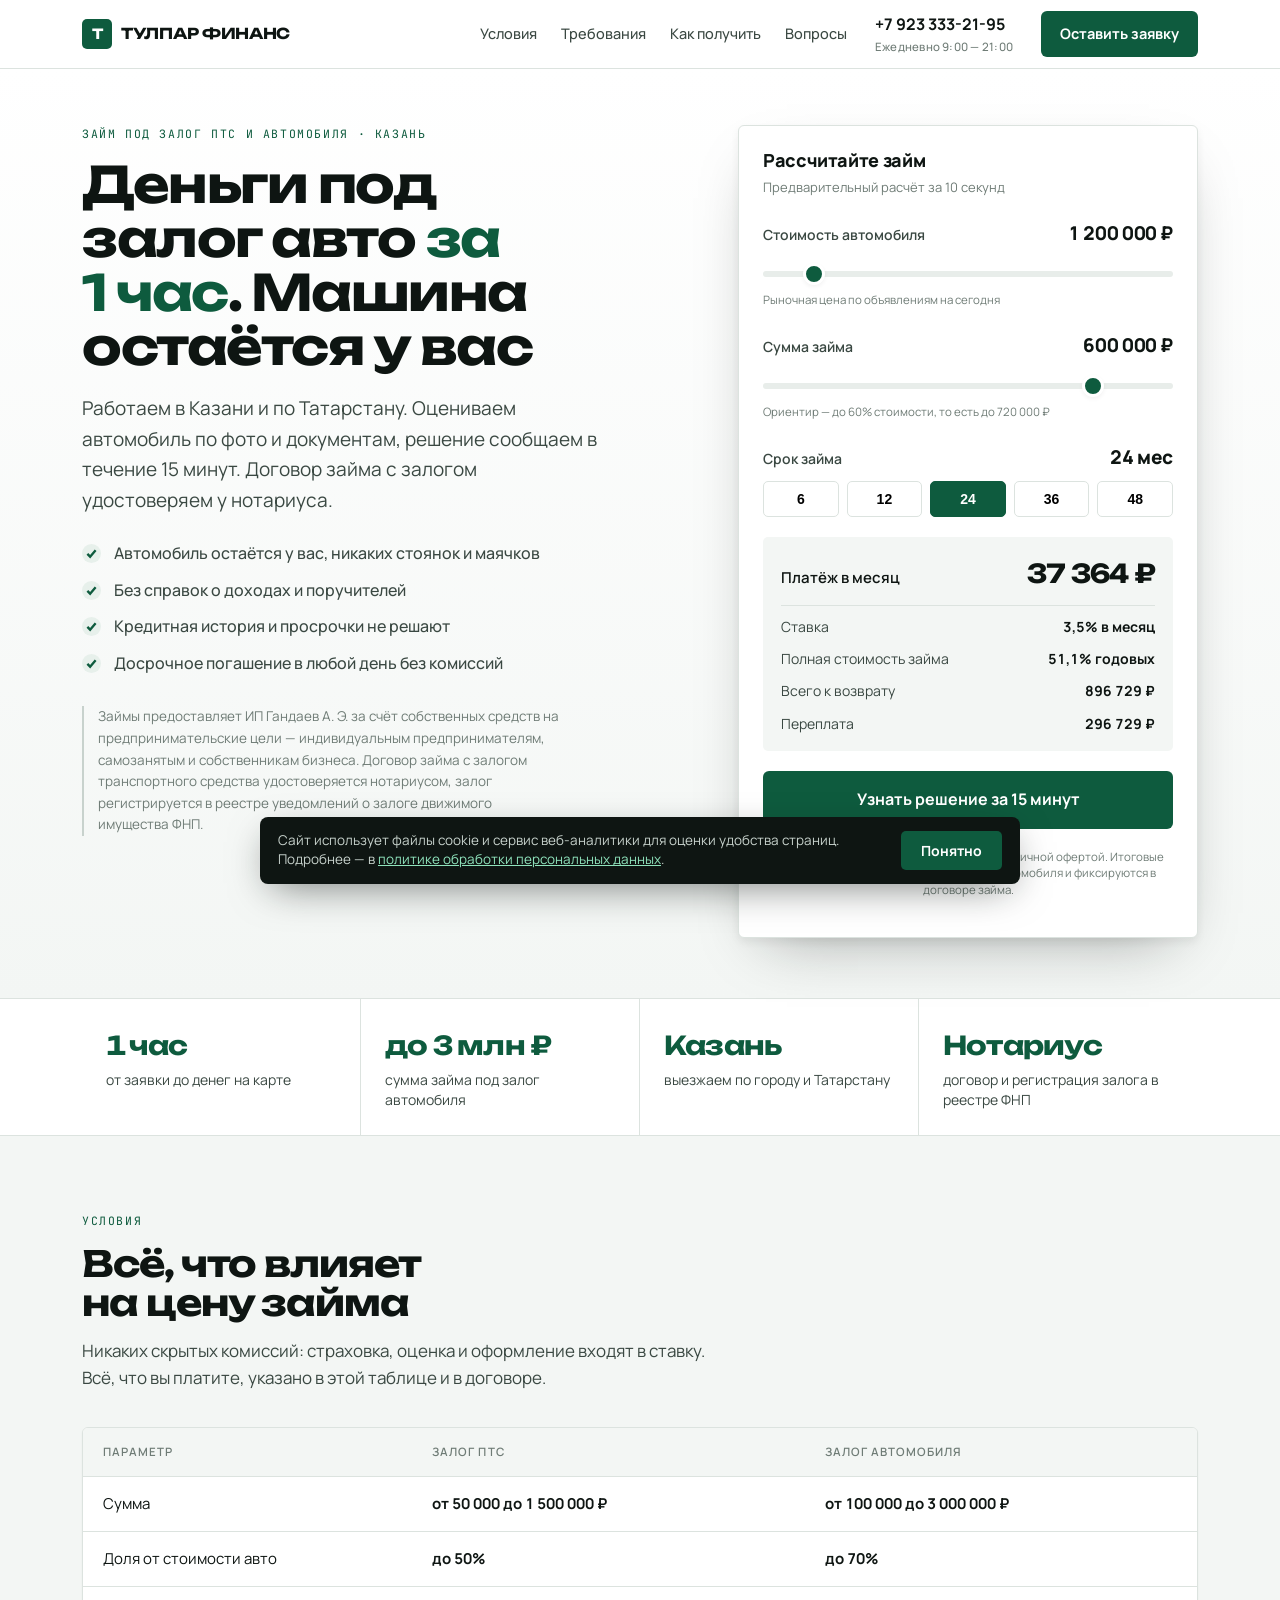
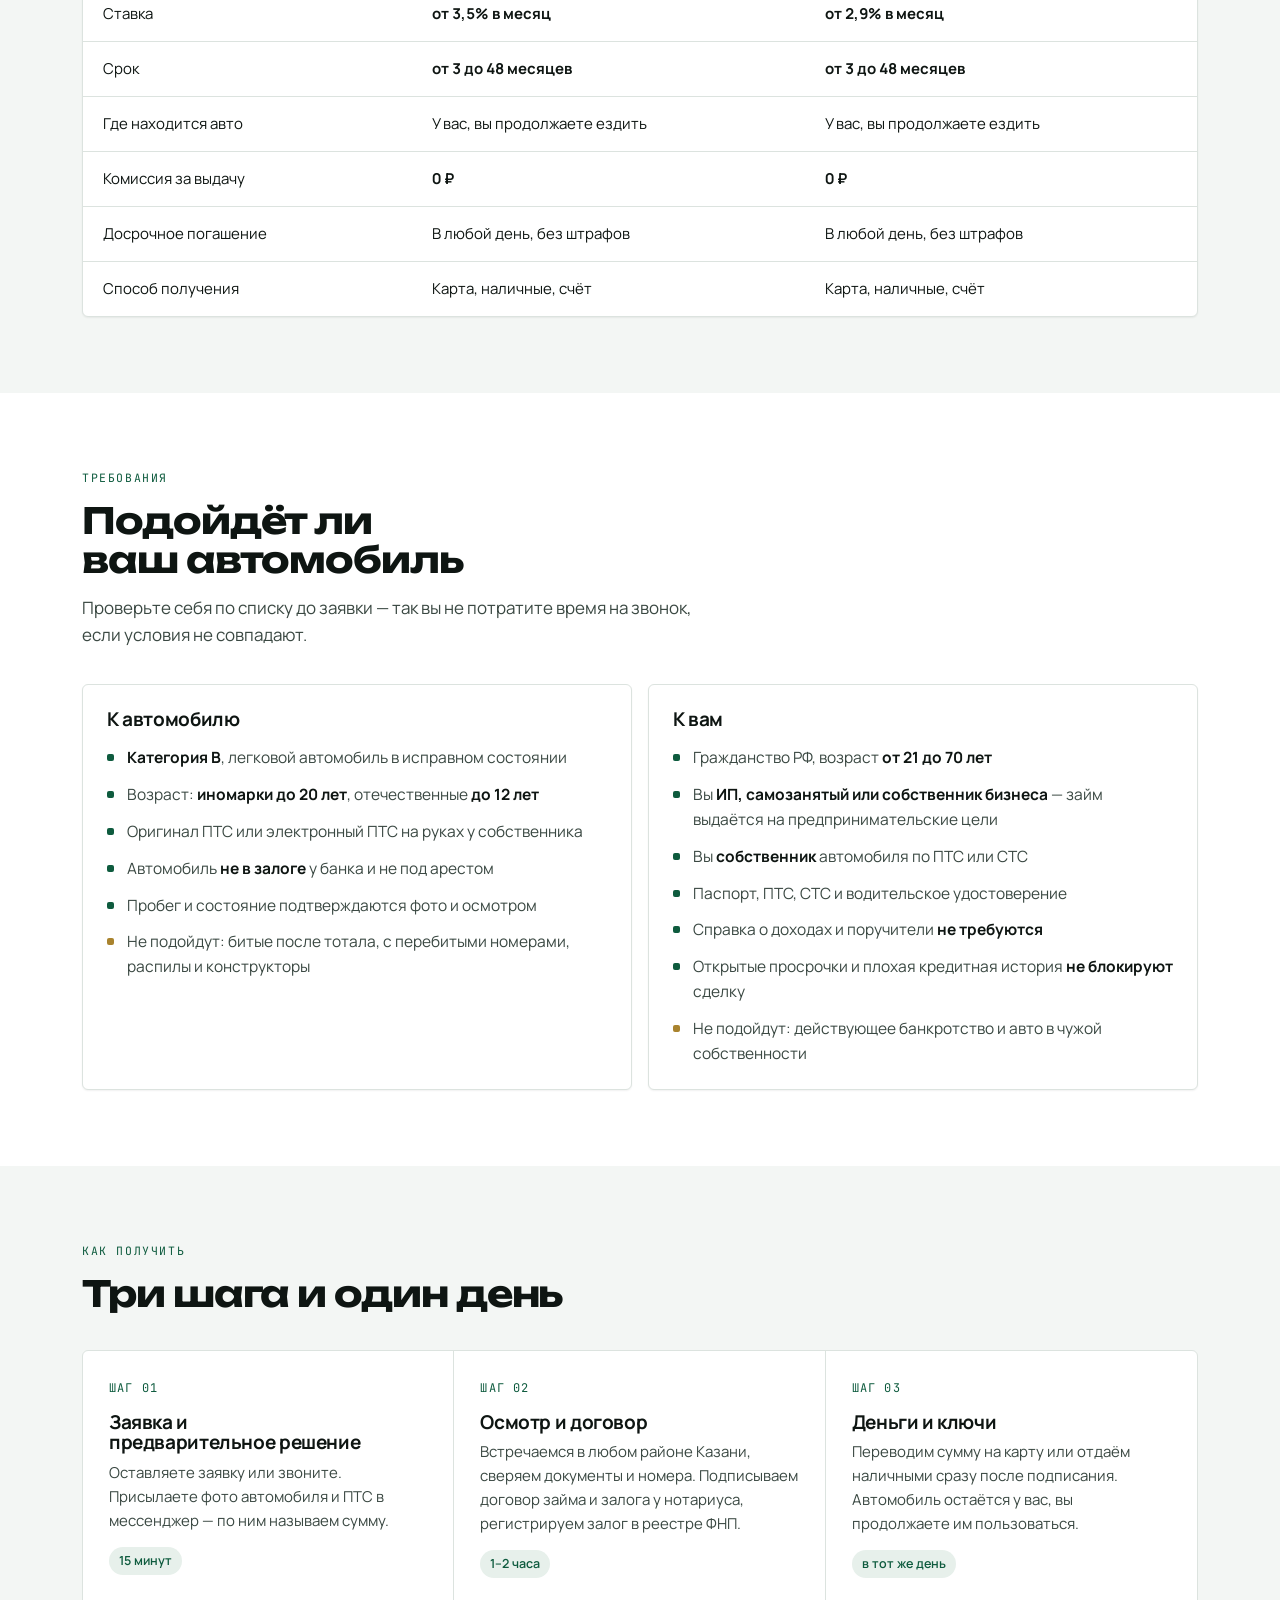
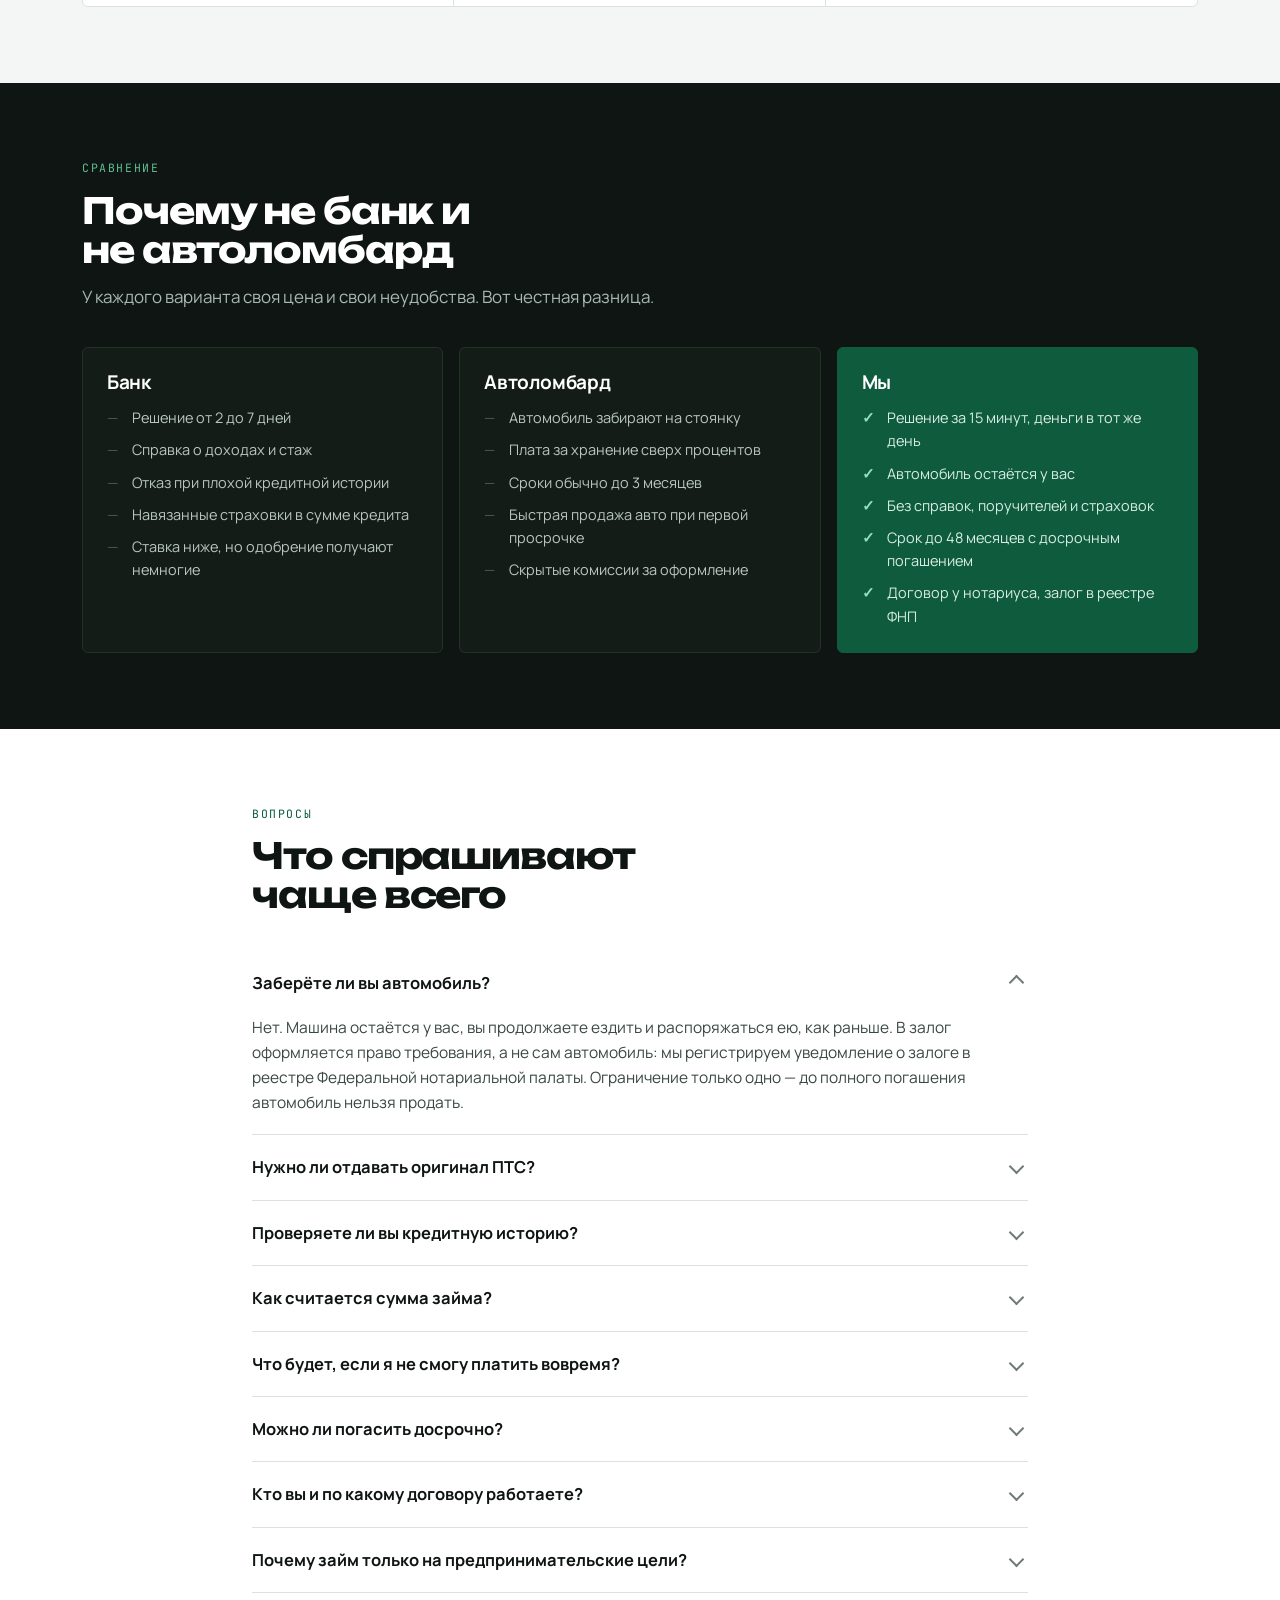
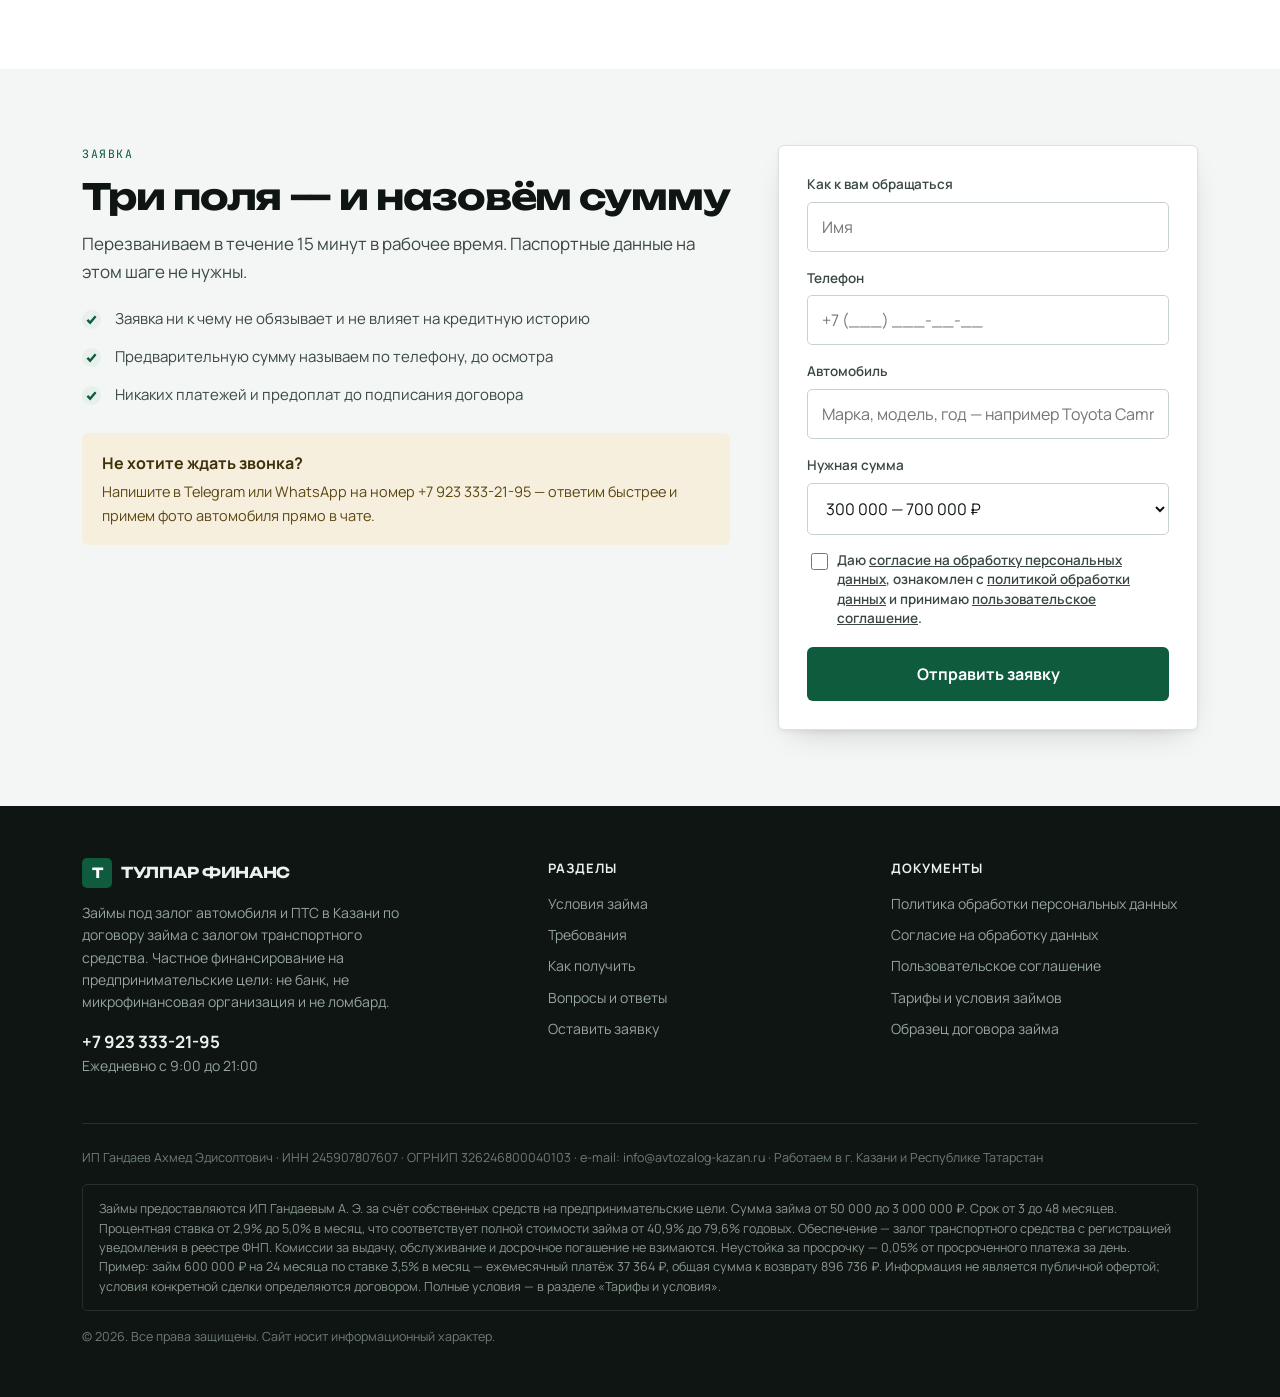
==== index.html @ 2bebad7e "Обновить форму обратного звонка" ====
<!DOCTYPE html>
<html lang="ru">
<head>
<meta charset="utf-8">
<meta name="viewport" content="width=device-width, initial-scale=1">
<title>Займ под залог авто и ПТС в Казани — деньги за 1 час | Тулпар Финанс</title>
<meta name="description" content="Займ под залог автомобиля и ПТС в Казани до 3 000 000 ₽ за 1 час. Машина остаётся у вас, без справок и поручителей, договор у нотариуса, залог в реестре ФНП.">
<meta property="og:title" content="Займ под залог авто и ПТС в Казани — деньги за 1 час">
<meta property="og:description" content="До 3 000 000 ₽ за час под залог автомобиля. Машина остаётся у вас. Договор у нотариуса, залог в реестре ФНП.">
<meta property="og:type" content="website">
<meta property="og:locale" content="ru_RU">
<meta property="og:url" content="https://avtozalog-kazan.ru/">
<link rel="canonical" href="https://avtozalog-kazan.ru/">
<link rel="icon" href="/favicon.ico" sizes="32x32">
<link rel="icon" href="/favicon.svg" type="image/svg+xml">
<link rel="apple-touch-icon" href="/apple-touch-icon.png">
<meta name="theme-color" content="#0E5B3E">
<meta property="og:site_name" content="Тулпар Финанс">
<meta property="og:image" content="https://avtozalog-kazan.ru/og.png">
<meta property="og:image:width" content="1200">
<meta property="og:image:height" content="630">
<meta property="og:image:alt" content="Займ под залог авто в Казани за 1 час">
<meta name="twitter:card" content="summary_large_image">
<link rel="preconnect" href="https://fonts.googleapis.com">
<link rel="preconnect" href="https://fonts.gstatic.com" crossorigin>
<link rel="stylesheet" href="https://fonts.googleapis.com/css2?family=Unbounded:wght@600;700&family=Manrope:wght@400;500;600;700;800&family=JetBrains+Mono:wght@400;500&display=swap">

<!-- Yandex.Metrika counter: считаем только боевой домен, демо на GitHub Pages статистику не портит -->
<script type="text/javascript">
  var METRIKA_ID = 112739731;
  if (/(^|\.)avtozalog-kazan\.ru$/.test(location.hostname)) {
    (function(m,e,t,r,i,k,a){
        m[i]=m[i]||function(){(m[i].a=m[i].a||[]).push(arguments)};
        m[i].l=1*new Date();
        for (var j = 0; j < document.scripts.length; j++) {if (document.scripts[j].src === r) { return; }}
        k=e.createElement(t),a=e.getElementsByTagName(t)[0],k.async=1,k.src=r,a.parentNode.insertBefore(k,a)
    })(window, document,'script','https://mc.yandex.ru/metrika/tag.js?id=112739731', 'ym');

    ym(112739731, 'init', {ssr:true, webvisor:true, clickmap:true, ecommerce:"dataLayer", referrer: document.referrer, url: location.href, accurateTrackBounce:true, trackLinks:true});
  }
</script>
<!-- /Yandex.Metrika counter -->

<style>
:root{
  --white:#FFFFFF;
  --paper:#F3F6F4;
  --paper-2:#E8EDEA;
  --ink:#0E1512;
  --ink-2:#3A4842;
  --muted:#6F7C76;
  --line:#DCE3DF;
  --line-2:#C8D2CD;
  --green:#0E5B3E;
  --green-hi:#12764F;
  --green-wash:#E7F0EB;
  --brass:#A9832E;
  --brass-wash:#F6EFDD;
  --radius:6px;
  --shadow-s:0 1px 2px rgba(14,21,18,.06);
  --shadow-m:0 2px 4px rgba(14,21,18,.05),0 12px 32px -16px rgba(14,21,18,.25);
  --shadow-l:0 4px 8px rgba(14,21,18,.06),0 24px 60px -28px rgba(14,21,18,.4);
}
*{box-sizing:border-box}
html{scroll-behavior:smooth}
body{
  margin:0;background:var(--white);color:var(--ink);
  font-family:"Manrope",-apple-system,"Segoe UI",Roboto,sans-serif;
  font-size:17px;line-height:1.6;-webkit-font-smoothing:antialiased;
}
h1,h2,h3{font-family:"Unbounded","Manrope",sans-serif;font-weight:700;letter-spacing:-.03em;line-height:1.08;margin:0;text-wrap:balance}
h1{font-size:clamp(30px,4.6vw,50px)}
h2{font-size:clamp(24px,3.2vw,36px)}
h3{font-size:19px;letter-spacing:-.02em;font-family:"Manrope",sans-serif;font-weight:700}
p{margin:0 0 14px}
a{color:inherit}
img{max-width:100%}
.wrap{max-width:1160px;margin:0 auto;padding:0 22px}
.num{font-variant-numeric:tabular-nums}
.eyebrow{
  font-family:"JetBrains Mono",monospace;font-size:11.5px;letter-spacing:.14em;
  text-transform:uppercase;color:var(--green);display:block;margin-bottom:14px;
}
.btn{
  display:inline-flex;align-items:center;justify-content:center;gap:8px;
  font-family:"Manrope",sans-serif;font-weight:700;font-size:16px;
  padding:15px 26px;border-radius:var(--radius);border:1px solid transparent;
  cursor:pointer;text-decoration:none;transition:background .16s,transform .12s,border-color .16s;
}
.btn-primary{background:var(--green);color:#fff}
.btn-primary:hover{background:var(--green-hi)}
.btn-primary:active{transform:translateY(1px)}
.btn-ghost{background:transparent;color:var(--ink);border-color:var(--line-2)}
.btn-ghost:hover{border-color:var(--ink);background:var(--paper)}
.btn-sm{padding:10px 18px;font-size:14.5px}
:focus-visible{outline:2px solid var(--green);outline-offset:3px;border-radius:3px}

/* ---------- header ---------- */
header{
  position:sticky;top:0;z-index:50;background:rgba(255,255,255,.92);
  backdrop-filter:blur(10px);border-bottom:1px solid var(--line);
}
.nav{display:flex;align-items:center;gap:28px;height:68px}
.logo{display:flex;align-items:center;gap:9px;margin-right:auto;text-decoration:none}
.logo-mark{
  width:30px;height:30px;border-radius:5px;background:var(--green);
  display:grid;place-items:center;color:#fff;font-family:"Unbounded",sans-serif;
  font-size:14px;font-weight:700;
}
.logo-text{font-family:"Unbounded",sans-serif;font-size:15px;font-weight:700;letter-spacing:-.02em}
.nav-links{display:flex;gap:24px;font-size:14.5px;font-weight:500;color:var(--ink-2)}
.nav-links a{text-decoration:none}
.nav-links a:hover{color:var(--green)}
.nav-phone{font-weight:700;font-size:16px;text-decoration:none;white-space:nowrap}
.nav-phone small{display:block;font-weight:500;font-size:11.5px;color:var(--muted);letter-spacing:.02em}

/* ---------- hero ---------- */
.hero{padding:56px 0 60px;background:linear-gradient(180deg,var(--white) 0%,var(--paper) 100%)}
.hero-grid{display:grid;grid-template-columns:1fr 460px;gap:56px;align-items:start}
.hero h1{margin-bottom:20px}
.hero h1 em{font-style:normal;color:var(--green)}
.hero-lede{font-size:19px;color:var(--ink-2);max-width:520px;margin-bottom:26px}
.hero-points{list-style:none;padding:0;margin:0 0 30px;display:flex;flex-direction:column;gap:11px}
.hero-points li{display:grid;grid-template-columns:22px 1fr;gap:10px;font-size:16px;font-weight:500;color:var(--ink-2)}
.check{
  width:19px;height:19px;border-radius:50%;background:var(--green-wash);
  display:grid;place-items:center;margin-top:3px;
}
.check svg{width:11px;height:11px;stroke:var(--green);stroke-width:2.6;fill:none}
.hero-note{
  font-size:13.5px;color:var(--muted);border-left:2px solid var(--line-2);
  padding-left:14px;max-width:480px;
}

/* ---------- calculator ---------- */
.calc{
  background:var(--white);border:1px solid var(--line);border-radius:var(--radius);
  box-shadow:var(--shadow-l);overflow:hidden;
}
.calc-head{padding:20px 24px 0}
.calc-title{font-family:"Manrope",sans-serif;font-weight:800;font-size:18px;letter-spacing:-.02em}
.calc-sub{font-size:13px;color:var(--muted);margin:2px 0 0}
.calc-body{padding:20px 24px 24px;display:flex;flex-direction:column;gap:20px}
.field-top{display:flex;justify-content:space-between;align-items:baseline;margin-bottom:9px}
.field-label{font-size:14px;font-weight:600;color:var(--ink-2)}
.field-val{font-family:"Manrope",sans-serif;font-weight:800;font-size:19px;letter-spacing:-.02em}
.field-hint{font-size:11.5px;color:var(--muted);margin-top:7px;display:block}
input[type=range]{
  -webkit-appearance:none;appearance:none;width:100%;height:6px;border-radius:3px;
  background:var(--paper-2);outline:none;margin:0;cursor:pointer;
}
input[type=range]::-webkit-slider-thumb{
  -webkit-appearance:none;width:22px;height:22px;border-radius:50%;
  background:var(--green);border:3px solid #fff;box-shadow:var(--shadow-m);cursor:grab;
}
input[type=range]::-moz-range-thumb{
  width:22px;height:22px;border-radius:50%;background:var(--green);
  border:3px solid #fff;box-shadow:var(--shadow-m);cursor:grab;
}
.terms{display:flex;gap:8px}
.term{
  flex:1;padding:9px 4px;text-align:center;font-size:14px;font-weight:600;
  border:1px solid var(--line);border-radius:5px;background:var(--white);
  cursor:pointer;transition:.14s;font-variant-numeric:tabular-nums;
}
.term:hover{border-color:var(--line-2)}
.term[aria-pressed="true"]{background:var(--green);border-color:var(--green);color:#fff}
.calc-result{
  background:var(--paper);border-radius:5px;padding:16px 18px;
  display:flex;flex-direction:column;gap:10px;
}
.res-row{display:flex;justify-content:space-between;align-items:baseline;font-size:14px;color:var(--ink-2)}
.res-row b{font-weight:700;color:var(--ink);font-variant-numeric:tabular-nums}
.res-main{padding-bottom:10px;border-bottom:1px solid var(--line);font-size:15px;font-weight:600;color:var(--ink)}
.res-main b{font-family:"Unbounded",sans-serif;font-size:26px;letter-spacing:-.03em}
.calc .btn{width:100%}
.calc-legal{font-size:11.5px;line-height:1.45;color:var(--muted);text-align:center}
.calc-legal a{color:var(--muted)}

/* ---------- trust strip ---------- */
.trust{border-top:1px solid var(--line);border-bottom:1px solid var(--line);background:var(--white)}
.trust-grid{display:grid;grid-template-columns:repeat(4,1fr);}
.trust-item{padding:26px 24px;border-right:1px solid var(--line)}
.trust-item:last-child{border-right:none}
.trust-item b{
  display:block;font-family:"Unbounded",sans-serif;font-size:26px;font-weight:700;
  letter-spacing:-.03em;color:var(--green);margin-bottom:4px;font-variant-numeric:tabular-nums;
}
.trust-item span{font-size:14px;color:var(--ink-2);line-height:1.4;display:block}

/* ---------- sections ---------- */
section{padding:76px 0}
.sec-head{max-width:640px;margin-bottom:36px}
.sec-head p{font-size:17px;color:var(--ink-2);margin:14px 0 0}
.grid{display:grid;gap:16px}
.g3{grid-template-columns:repeat(3,1fr)}
.g2{grid-template-columns:repeat(2,1fr)}
.card{
  background:var(--white);border:1px solid var(--line);border-radius:var(--radius);
  padding:24px;box-shadow:var(--shadow-s);
}
.card p:last-child{margin-bottom:0}
.card p{font-size:15px;color:var(--ink-2)}

/* conditions table */
.cond{background:var(--paper)}
.table-wrap{overflow-x:auto;background:var(--white);border:1px solid var(--line);border-radius:var(--radius);box-shadow:var(--shadow-s)}
table{border-collapse:collapse;width:100%;min-width:600px;font-size:15px}
th,td{text-align:left;padding:15px 20px;border-bottom:1px solid var(--line)}
th{font-size:11.5px;letter-spacing:.09em;text-transform:uppercase;color:var(--muted);font-weight:600;background:var(--paper)}
tr:last-child td{border-bottom:none}
td b{font-weight:700;font-variant-numeric:tabular-nums}

/* requirements */
.req-list{list-style:none;padding:0;margin:0;display:flex;flex-direction:column;gap:12px;font-size:15.5px;color:var(--ink-2)}
.req-list li{position:relative;padding-left:20px}
.req-list li::before{content:"";position:absolute;left:0;top:9px;width:7px;height:7px;background:var(--green);border-radius:2px}
.req-list li.no::before{background:var(--brass)}
.req-list strong{color:var(--ink);font-weight:700}

/* steps */
.steps{display:grid;grid-template-columns:repeat(3,1fr);gap:0;border:1px solid var(--line);border-radius:var(--radius);overflow:hidden;background:var(--white)}
.step{padding:28px 26px;border-right:1px solid var(--line);position:relative}
.step:last-child{border-right:none}
.step-n{
  font-family:"JetBrains Mono",monospace;font-size:12px;color:var(--green);
  letter-spacing:.1em;margin-bottom:14px;display:block;
}
.step h3{margin-bottom:8px}
.step p{font-size:15px;color:var(--ink-2);margin:0}
.step-time{
  display:inline-block;margin-top:14px;font-size:12.5px;font-weight:600;
  background:var(--green-wash);color:var(--green);padding:4px 10px;border-radius:99px;
}

/* comparison */
.compare{background:var(--ink);color:#EAF0EC}
.compare h2{color:#fff}
.compare .sec-head p{color:#A9B8B1}
.compare .eyebrow{color:#5FBF92}
.cmp-grid{display:grid;grid-template-columns:repeat(3,1fr);gap:16px}
.cmp{border:1px solid #253029;border-radius:var(--radius);padding:24px;background:#141C18}
.cmp.us{background:var(--green);border-color:var(--green)}
.cmp h3{margin-bottom:14px;color:#fff}
.cmp ul{list-style:none;padding:0;margin:0;display:flex;flex-direction:column;gap:9px;font-size:14.5px;color:#B9C7C0}
.cmp.us ul{color:#D8EDE3}
.cmp li{display:grid;grid-template-columns:16px 1fr;gap:9px}
.cmp li::before{content:"—";color:#4A5A52}
.cmp.us li::before{content:"✓";color:#8FE3BC;font-weight:700}

/* faq */
details{border-bottom:1px solid var(--line);padding:0}
details summary{
  cursor:pointer;list-style:none;padding:19px 40px 19px 0;position:relative;
  font-weight:700;font-size:16.5px;
}
details summary::-webkit-details-marker{display:none}
details summary::after{
  content:"";position:absolute;right:6px;top:26px;width:9px;height:9px;
  border-right:2px solid var(--muted);border-bottom:2px solid var(--muted);
  transform:rotate(45deg);transition:transform .2s;
}
details[open] summary::after{transform:rotate(-135deg)}
details .answer{padding:0 40px 20px 0;font-size:15.5px;color:var(--ink-2)}
details .answer p:last-child{margin-bottom:0}

/* form */
.apply{background:var(--paper)}
.form-grid{display:grid;grid-template-columns:1fr 420px;gap:48px;align-items:start}
.form-card{background:var(--white);border:1px solid var(--line);border-radius:var(--radius);padding:28px;box-shadow:var(--shadow-m)}
.form-card .row{display:flex;flex-direction:column;gap:6px;margin-bottom:16px}
.form-card label{font-size:13.5px;font-weight:600;color:var(--ink-2)}
.form-card input[type=text],.form-card input[type=tel],.form-card select{
  font-family:"Manrope",sans-serif;font-size:16px;padding:13px 14px;
  border:1px solid var(--line-2);border-radius:5px;background:var(--white);color:var(--ink);width:100%;
}
.form-card input:focus,.form-card select:focus{border-color:var(--green);outline:none;box-shadow:0 0 0 3px var(--green-wash)}
.consent{display:grid;grid-template-columns:20px 1fr;gap:10px;align-items:start;font-size:12.5px;color:var(--muted);line-height:1.45;margin:4px 0 18px}
.consent input{width:17px;height:17px;margin-top:2px;accent-color:var(--green)}
.consent a{color:var(--ink-2)}
.form-card .btn{width:100%}
.form-status{font-size:14px;font-weight:600;color:var(--green);margin-top:14px;display:none}
.form-side ul{list-style:none;padding:0;margin:22px 0 0;display:flex;flex-direction:column;gap:14px}
.form-side li{display:grid;grid-template-columns:22px 1fr;gap:11px;font-size:15px;color:var(--ink-2)}
.callback{
  margin-top:26px;padding:18px 20px;background:var(--brass-wash);
  border-radius:var(--radius);font-size:14.5px;color:#5C4611;
}
.callback b{display:block;font-size:16px;color:#3F3009;margin-bottom:4px}

/* footer */
footer{background:var(--ink);color:#96A59D;padding:52px 0 40px;font-size:14px}
.foot-grid{display:grid;grid-template-columns:1.4fr 1fr 1fr;gap:36px;padding-bottom:32px;border-bottom:1px solid #253029}
footer h4{font-family:"Manrope",sans-serif;font-size:13px;text-transform:uppercase;letter-spacing:.08em;color:#EAF0EC;margin:0 0 14px;font-weight:700}
footer a{color:#96A59D;text-decoration:none}
footer a:hover{color:#fff}
.foot-links{display:flex;flex-direction:column;gap:9px}
.foot-legal{padding-top:24px;font-size:12.5px;line-height:1.6;color:#6E7D76}
.foot-legal p{margin:0 0 10px}
.psk{
  margin-top:16px;padding:14px 16px;border:1px solid #253029;border-radius:5px;
  font-size:12.5px;color:#8A998F;line-height:1.55;
}

/* cookie notice */
.cookie{
  position:fixed;left:16px;right:16px;bottom:16px;z-index:70;display:none;
  gap:16px;align-items:center;background:var(--ink);color:#C7D2CC;
  padding:14px 18px;border-radius:8px;font-size:13.5px;line-height:1.45;
  box-shadow:0 12px 40px -12px rgba(14,21,18,.6);max-width:760px;margin:0 auto;
}
.cookie.show{display:flex}
.cookie a{color:#8FE3BC}
.cookie button{
  flex-shrink:0;background:var(--green);color:#fff;border:none;border-radius:5px;
  padding:10px 20px;font-family:"Manrope",sans-serif;font-weight:700;font-size:14px;cursor:pointer;
}
.cookie button:hover{background:var(--green-hi)}

/* mobile sticky bar */
.mobile-bar{
  position:fixed;left:0;right:0;bottom:0;z-index:60;display:none;
  gap:10px;padding:10px 14px calc(10px + env(safe-area-inset-bottom));
  background:rgba(255,255,255,.96);backdrop-filter:blur(10px);border-top:1px solid var(--line);
}
.mobile-bar .btn{flex:1;padding:14px 10px;font-size:15px}

/* reveal */
.rv{opacity:0;transform:translateY(14px);transition:opacity .5s ease,transform .5s ease}
.rv.in{opacity:1;transform:none}
@media (prefers-reduced-motion:reduce){
  .rv{opacity:1;transform:none;transition:none}
  html{scroll-behavior:auto}
}

@media (max-width:1000px){
  .hero-grid{grid-template-columns:1fr;gap:36px}
  .calc{max-width:520px}
  .form-grid{grid-template-columns:1fr;gap:32px}
  .trust-grid{grid-template-columns:repeat(2,1fr)}
  .trust-item:nth-child(2){border-right:none}
  .trust-item:nth-child(-n+2){border-bottom:1px solid var(--line)}
  .g3,.cmp-grid,.steps{grid-template-columns:1fr}
  .step{border-right:none;border-bottom:1px solid var(--line)}
  .step:last-child{border-bottom:none}
  .foot-grid{grid-template-columns:1fr;gap:26px}
}
@media (max-width:760px){
  body{font-size:16px;padding-bottom:74px}
  .nav-links{display:none}
  .nav .btn{display:none}
  section{padding:52px 0}
  .hero{padding:36px 0 44px}
  .g2{grid-template-columns:1fr}
  .mobile-bar{display:flex}
  .cookie{flex-direction:column;align-items:flex-start;gap:12px;bottom:88px;font-size:13px}
  .cookie button{width:100%}
  .nav-phone small{display:none}
  .res-main b{font-size:21px}
  .res-row{font-size:13.5px;gap:12px}
  .res-row b{white-space:nowrap}
  .res-main{font-size:14px}
  .field-val{font-size:17px}
  .calc-body{padding:18px 18px 22px}
}
</style>
</head>
<body>
<noscript><div><img src="https://mc.yandex.ru/watch/112739731" style="position:absolute; left:-9999px;" alt="" /></div></noscript>

<header>
  <div class="wrap nav">
    <a class="logo" href="#top">
      <span class="logo-mark">Т</span>
      <span class="logo-text">ТУЛПАР ФИНАНС</span>
    </a>
    <nav class="nav-links">
      <a href="#conditions">Условия</a>
      <a href="#requirements">Требования</a>
      <a href="#how">Как получить</a>
      <a href="#faq">Вопросы</a>
    </nav>
    <a class="nav-phone" href="tel:+79233332195">
      +7 923 333-21-95
      <small>Ежедневно 9:00 — 21:00</small>
    </a>
    <a class="btn btn-primary btn-sm" href="#apply">Оставить заявку</a>
  </div>
</header>

<main id="top">

<!-- ================= HERO + CALC ================= -->
<div class="hero">
  <div class="wrap hero-grid">
    <div>
      <span class="eyebrow">Займ под залог ПТС и автомобиля · Казань</span>
      <h1>Деньги под залог авто <em>за 1 час</em>. Машина остаётся у вас</h1>
      <p class="hero-lede">Работаем в Казани и по Татарстану. Оцениваем автомобиль по фото и документам, решение сообщаем в течение 15 минут. Договор займа с залогом удостоверяем у нотариуса.</p>
      <ul class="hero-points">
        <li><span class="check"><svg viewBox="0 0 12 12"><path d="M1.5 6.5 4.5 9.5 10.5 2.5"/></svg></span> Автомобиль остаётся у вас, никаких стоянок и маячков</li>
        <li><span class="check"><svg viewBox="0 0 12 12"><path d="M1.5 6.5 4.5 9.5 10.5 2.5"/></svg></span> Без справок о доходах и поручителей</li>
        <li><span class="check"><svg viewBox="0 0 12 12"><path d="M1.5 6.5 4.5 9.5 10.5 2.5"/></svg></span> Кредитная история и просрочки не решают</li>
        <li><span class="check"><svg viewBox="0 0 12 12"><path d="M1.5 6.5 4.5 9.5 10.5 2.5"/></svg></span> Досрочное погашение в любой день без комиссий</li>
      </ul>
      <p class="hero-note">Займы предоставляет ИП Гандаев А. Э. за счёт собственных средств на предпринимательские цели — индивидуальным предпринимателям, самозанятым и собственникам бизнеса. Договор займа с залогом транспортного средства удостоверяется нотариусом, залог регистрируется в реестре уведомлений о залоге движимого имущества ФНП.</p>
    </div>

    <!-- CALCULATOR -->
    <div class="calc" id="calc">
      <div class="calc-head">
        <div class="calc-title">Рассчитайте займ</div>
        <p class="calc-sub">Предварительный расчёт за 10 секунд</p>
      </div>
      <div class="calc-body">
        <div>
          <div class="field-top">
            <span class="field-label">Стоимость автомобиля</span>
            <span class="field-val num" id="carVal">1 200 000 ₽</span>
          </div>
          <input type="range" id="car" min="200000" max="10000000" step="50000" value="1200000"
                 aria-label="Стоимость автомобиля">
          <span class="field-hint">Рыночная цена по объявлениям на сегодня</span>
        </div>

        <div>
          <div class="field-top">
            <span class="field-label">Сумма займа</span>
            <span class="field-val num" id="sumVal">600 000 ₽</span>
          </div>
          <input type="range" id="sum" min="50000" max="720000" step="10000" value="600000"
                 aria-label="Сумма займа">
          <span class="field-hint" id="ltvHint">Ориентир — до 60% стоимости, то есть до 720 000 ₽</span>
        </div>

        <div>
          <div class="field-top">
            <span class="field-label">Срок займа</span>
            <span class="field-val num" id="termVal">24 мес</span>
          </div>
          <div class="terms" id="terms" role="group" aria-label="Срок займа">
            <button class="term" type="button" data-t="6" aria-pressed="false">6</button>
            <button class="term" type="button" data-t="12" aria-pressed="false">12</button>
            <button class="term" type="button" data-t="24" aria-pressed="true">24</button>
            <button class="term" type="button" data-t="36" aria-pressed="false">36</button>
            <button class="term" type="button" data-t="48" aria-pressed="false">48</button>
          </div>
        </div>

        <div class="calc-result">
          <div class="res-row res-main">
            <span>Платёж в месяц</span>
            <b class="num" id="payVal">— ₽</b>
          </div>
          <div class="res-row"><span>Ставка</span><b class="num" id="rateVal">— % в месяц</b></div>
          <div class="res-row"><span>Полная стоимость займа</span><b class="num" id="pskVal">— % годовых</b></div>
          <div class="res-row"><span>Всего к возврату</span><b class="num" id="totalVal">— ₽</b></div>
          <div class="res-row"><span>Переплата</span><b class="num" id="overVal">— ₽</b></div>
        </div>

        <a class="btn btn-primary" href="#apply">Узнать решение за 15 минут</a>
        <p class="calc-legal">Расчёт предварительный и не является публичной офертой. Итоговые условия определяются после осмотра автомобиля и фиксируются в договоре займа.</p>
      </div>
    </div>
  </div>
</div>

<!-- ================= TRUST ================= -->
<div class="trust">
  <div class="wrap">
    <div class="trust-grid">
      <div class="trust-item"><b>1 час</b><span>от заявки до денег на карте</span></div>
      <div class="trust-item"><b>до 3 млн ₽</b><span>сумма займа под залог автомобиля</span></div>
      <div class="trust-item"><b>Казань</b><span>выезжаем по городу и Татарстану</span></div>
      <div class="trust-item"><b>Нотариус</b><span>договор и регистрация залога в реестре ФНП</span></div>
    </div>
  </div>
</div>

<!-- ================= CONDITIONS ================= -->
<section class="cond" id="conditions">
  <div class="wrap">
    <div class="sec-head rv">
      <span class="eyebrow">Условия</span>
      <h2>Всё, что влияет на цену займа</h2>
      <p>Никаких скрытых комиссий: страховка, оценка и оформление входят в ставку. Всё, что вы платите, указано в этой таблице и в договоре.</p>
    </div>
    <div class="table-wrap rv">
      <table>
        <thead>
          <tr><th>Параметр</th><th>Залог ПТС</th><th>Залог автомобиля</th></tr>
        </thead>
        <tbody>
          <tr><td>Сумма</td><td><b>от 50 000 до 1 500 000 ₽</b></td><td><b>от 100 000 до 3 000 000 ₽</b></td></tr>
          <tr><td>Доля от стоимости авто</td><td><b>до 50%</b></td><td><b>до 70%</b></td></tr>
          <tr><td>Ставка</td><td><b>от 3,5% в месяц</b></td><td><b>от 2,9% в месяц</b></td></tr>
          <tr><td>Срок</td><td><b>от 3 до 48 месяцев</b></td><td><b>от 3 до 48 месяцев</b></td></tr>
          <tr><td>Где находится авто</td><td>У вас, вы продолжаете ездить</td><td>У вас, вы продолжаете ездить</td></tr>
          <tr><td>Комиссия за выдачу</td><td><b>0 ₽</b></td><td><b>0 ₽</b></td></tr>
          <tr><td>Досрочное погашение</td><td>В любой день, без штрафов</td><td>В любой день, без штрафов</td></tr>
          <tr><td>Способ получения</td><td>Карта, наличные, счёт</td><td>Карта, наличные, счёт</td></tr>
        </tbody>
      </table>
    </div>
  </div>
</section>

<!-- ================= REQUIREMENTS ================= -->
<section id="requirements">
  <div class="wrap">
    <div class="sec-head rv">
      <span class="eyebrow">Требования</span>
      <h2>Подойдёт ли ваш автомобиль</h2>
      <p>Проверьте себя по списку до заявки — так вы не потратите время на звонок, если условия не совпадают.</p>
    </div>
    <div class="grid g2">
      <div class="card rv">
        <h3 style="margin-bottom:16px">К автомобилю</h3>
        <ul class="req-list">
          <li><strong>Категория B</strong>, легковой автомобиль в исправном состоянии</li>
          <li>Возраст: <strong>иномарки до 20 лет</strong>, отечественные <strong>до 12 лет</strong></li>
          <li>Оригинал ПТС или электронный ПТС на руках у собственника</li>
          <li>Автомобиль <strong>не в залоге</strong> у банка и не под арестом</li>
          <li>Пробег и состояние подтверждаются фото и осмотром</li>
          <li class="no">Не подойдут: битые после тотала, с перебитыми номерами, распилы и конструкторы</li>
        </ul>
      </div>
      <div class="card rv">
        <h3 style="margin-bottom:16px">К вам</h3>
        <ul class="req-list">
          <li>Гражданство РФ, возраст <strong>от 21 до 70 лет</strong></li>
          <li>Вы <strong>ИП, самозанятый или собственник бизнеса</strong> — займ выдаётся на предпринимательские цели</li>
          <li>Вы <strong>собственник</strong> автомобиля по ПТС или СТС</li>
          <li>Паспорт, ПТС, СТС и водительское удостоверение</li>
          <li>Справка о доходах и поручители <strong>не требуются</strong></li>
          <li>Открытые просрочки и плохая кредитная история <strong>не блокируют</strong> сделку</li>
          <li class="no">Не подойдут: действующее банкротство и авто в чужой собственности</li>
        </ul>
      </div>
    </div>
  </div>
</section>

<!-- ================= HOW ================= -->
<section id="how" style="background:var(--paper)">
  <div class="wrap">
    <div class="sec-head rv">
      <span class="eyebrow">Как получить</span>
      <h2>Три шага и один день</h2>
    </div>
    <div class="steps rv">
      <div class="step">
        <span class="step-n">ШАГ 01</span>
        <h3>Заявка и предварительное решение</h3>
        <p>Оставляете заявку или звоните. Присылаете фото автомобиля и ПТС в мессенджер — по ним называем сумму.</p>
        <span class="step-time">15 минут</span>
      </div>
      <div class="step">
        <span class="step-n">ШАГ 02</span>
        <h3>Осмотр и договор</h3>
        <p>Встречаемся в любом районе Казани, сверяем документы и номера. Подписываем договор займа и залога у нотариуса, регистрируем залог в реестре ФНП.</p>
        <span class="step-time">1–2 часа</span>
      </div>
      <div class="step">
        <span class="step-n">ШАГ 03</span>
        <h3>Деньги и ключи</h3>
        <p>Переводим сумму на карту или отдаём наличными сразу после подписания. Автомобиль остаётся у вас, вы продолжаете им пользоваться.</p>
        <span class="step-time">в тот же день</span>
      </div>
    </div>
  </div>
</section>

<!-- ================= COMPARE ================= -->
<section class="compare">
  <div class="wrap">
    <div class="sec-head rv">
      <span class="eyebrow">Сравнение</span>
      <h2>Почему не банк и не автоломбард</h2>
      <p>У каждого варианта своя цена и свои неудобства. Вот честная разница.</p>
    </div>
    <div class="cmp-grid">
      <div class="cmp rv">
        <h3>Банк</h3>
        <ul>
          <li>Решение от 2 до 7 дней</li>
          <li>Справка о доходах и стаж</li>
          <li>Отказ при плохой кредитной истории</li>
          <li>Навязанные страховки в сумме кредита</li>
          <li>Ставка ниже, но одобрение получают немногие</li>
        </ul>
      </div>
      <div class="cmp rv">
        <h3>Автоломбард</h3>
        <ul>
          <li>Автомобиль забирают на стоянку</li>
          <li>Плата за хранение сверх процентов</li>
          <li>Сроки обычно до 3 месяцев</li>
          <li>Быстрая продажа авто при первой просрочке</li>
          <li>Скрытые комиссии за оформление</li>
        </ul>
      </div>
      <div class="cmp us rv">
        <h3>Мы</h3>
        <ul>
          <li>Решение за 15 минут, деньги в тот же день</li>
          <li>Автомобиль остаётся у вас</li>
          <li>Без справок, поручителей и страховок</li>
          <li>Срок до 48 месяцев с досрочным погашением</li>
          <li>Договор у нотариуса, залог в реестре ФНП</li>
        </ul>
      </div>
    </div>
  </div>
</section>

<!-- ================= FAQ ================= -->
<section id="faq">
  <div class="wrap" style="max-width:820px">
    <div class="sec-head rv">
      <span class="eyebrow">Вопросы</span>
      <h2>Что спрашивают чаще всего</h2>
    </div>
    <div class="rv">
      <details open>
        <summary>Заберёте ли вы автомобиль?</summary>
        <div class="answer"><p>Нет. Машина остаётся у вас, вы продолжаете ездить и распоряжаться ею, как раньше. В залог оформляется право требования, а не сам автомобиль: мы регистрируем уведомление о залоге в реестре Федеральной нотариальной палаты. Ограничение только одно — до полного погашения автомобиль нельзя продать.</p></div>
      </details>
      <details>
        <summary>Нужно ли отдавать оригинал ПТС?</summary>
        <div class="answer"><p>При займе под залог автомобиля ПТС остаётся у вас. При отдельном продукте «займ под залог ПТС» оригинал документа хранится у нас до погашения — это снижает ставку, но не мешает пользоваться машиной. Для электронного ПТС оригинал передавать не нужно вовсе.</p></div>
      </details>
      <details>
        <summary>Проверяете ли вы кредитную историю?</summary>
        <div class="answer"><p>Смотрим, но решение принимает не история, а автомобиль. Действующие просрочки, отказы банков и закрытое банкротство не мешают получить займ. Отказываем только при текущей процедуре банкротства и при обременениях на самой машине.</p></div>
      </details>
      <details>
        <summary>Как считается сумма займа?</summary>
        <div class="answer"><p>От рыночной стоимости автомобиля: до 70% при залоге авто и до 50% при залоге ПТС. Стоимость определяем по объявлениям на аналогичные машины с поправкой на пробег, состояние и ликвидность модели. Итоговую сумму называем после осмотра.</p></div>
      </details>
      <details>
        <summary>Что будет, если я не смогу платить вовремя?</summary>
        <div class="answer"><p>Позвоните до даты платежа — мы отсрочим платёж или пересоберём график. Изъятие и продажа автомобиля — крайняя мера, к которой мы переходим только через суд и только при полном отказе от общения. Все условия по просрочке прописаны в договоре, скрытых штрафов нет.</p></div>
      </details>
      <details>
        <summary>Можно ли погасить досрочно?</summary>
        <div class="answer"><p>Да, в любой день и без комиссий. Проценты пересчитываются на фактическое количество дней пользования деньгами, переплата уменьшается. После погашения снимаем залог из реестра ФНП в течение трёх рабочих дней.</p></div>
      </details>
      <details>
        <summary>Кто вы и по какому договору работаете?</summary>
        <div class="answer"><p>Займы выдаёт ИП Гандаев Ахмед Эдисолтович, ИНН 245907807607, за счёт собственных средств. Мы не банк, не микрофинансовая организация и не ломбард. Сделка оформляется договором займа с залогом транспортного средства по Гражданскому кодексу, удостоверяется нотариусом, залог вносится в открытый реестр ФНП. <a href="dogovor.html">Образец договора</a> выложен на сайте — прочитайте его до заявки.</p></div>
      </details>
      <details>
        <summary>Почему займ только на предпринимательские цели?</summary>
        <div class="answer"><p>Потребительские займы вправе выдавать только банки, МФО, ломбарды и кредитные кооперативы — это требование 353-ФЗ. Мы работаем как частный инвестор в статусе ИП и финансируем предпринимательские нужды: пополнение оборотных средств, закупку товара, кассовый разрыв. Поэтому заёмщик должен быть ИП, самозанятым или собственником бизнеса, а цель займа указывается в договоре.</p></div>
      </details>
    </div>
  </div>
</section>

<!-- ================= APPLY ================= -->
<section class="apply" id="apply">
  <div class="wrap">
    <div class="form-grid">
      <div class="form-side rv">
        <span class="eyebrow">Заявка</span>
        <h2>Три поля — и назовём сумму</h2>
        <p style="font-size:17px;color:var(--ink-2);margin-top:14px">Перезваниваем в течение 15 минут в рабочее время. Паспортные данные на этом шаге не нужны.</p>
        <ul>
          <li><span class="check"><svg viewBox="0 0 12 12"><path d="M1.5 6.5 4.5 9.5 10.5 2.5"/></svg></span> Заявка ни к чему не обязывает и не влияет на кредитную историю</li>
          <li><span class="check"><svg viewBox="0 0 12 12"><path d="M1.5 6.5 4.5 9.5 10.5 2.5"/></svg></span> Предварительную сумму называем по телефону, до осмотра</li>
          <li><span class="check"><svg viewBox="0 0 12 12"><path d="M1.5 6.5 4.5 9.5 10.5 2.5"/></svg></span> Никаких платежей и предоплат до подписания договора</li>
        </ul>
        <div class="callback">
          <b>Не хотите ждать звонка?</b>
          Напишите в Telegram или WhatsApp на номер +7 923 333-21-95 — ответим быстрее и примем фото автомобиля прямо в чате.
        </div>
      </div>

      <form class="form-card rv" id="leadForm" novalidate>
        <div class="row">
          <label for="fname">Как к вам обращаться</label>
          <input type="text" id="fname" name="name" placeholder="Имя" autocomplete="given-name" required>
        </div>
        <div class="row">
          <label for="fphone">Телефон</label>
          <input type="tel" id="fphone" name="phone" placeholder="+7 (___) ___-__-__" autocomplete="tel" required>
        </div>
        <div class="row">
          <label for="fcar">Автомобиль</label>
          <input type="text" id="fcar" name="car" placeholder="Марка, модель, год — например Toyota Camry 2018">
        </div>
        <div class="row">
          <label for="fsum">Нужная сумма</label>
          <select id="fsum" name="amount">
            <option>до 300 000 ₽</option>
            <option selected>300 000 — 700 000 ₽</option>
            <option>700 000 — 1 500 000 ₽</option>
            <option>свыше 1 500 000 ₽</option>
          </select>
        </div>
        <input type="text" name="company" tabindex="-1" autocomplete="off" aria-hidden="true"
               style="position:absolute;left:-9999px;opacity:0;height:0;width:0">
        <label class="consent">
          <input type="checkbox" id="fconsent" name="consent" value="1" required>
          <span>Даю <a href="consent.html" target="_blank" rel="noopener">согласие на обработку персональных данных</a>, ознакомлен с <a href="privacy.html" target="_blank" rel="noopener">политикой обработки данных</a> и принимаю <a href="terms.html" target="_blank" rel="noopener">пользовательское соглашение</a>.</span>
        </label>
        <button class="btn btn-primary" type="submit">Отправить заявку</button>
        <p class="form-status" id="formStatus">Заявка отправлена. Перезвоним в течение 15 минут в рабочее время.</p>
      </form>
    </div>
  </div>
</section>

</main>

<footer>
  <div class="wrap">
    <div class="foot-grid">
      <div>
        <a class="logo" href="#top" style="margin-bottom:14px">
          <span class="logo-mark">Т</span>
          <span class="logo-text" style="color:#EAF0EC">ТУЛПАР ФИНАНС</span>
        </a>
        <p style="max-width:320px;margin-top:12px">Займы под залог автомобиля и ПТС в Казани по договору займа с залогом транспортного средства. Частное финансирование на предпринимательские цели: не банк, не микрофинансовая организация и не ломбард.</p>
        <p style="margin-top:14px"><a href="tel:+79233332195" style="color:#EAF0EC;font-weight:700;font-size:17px">+7 923 333-21-95</a><br>Ежедневно с 9:00 до 21:00</p>
      </div>
      <div>
        <h4>Разделы</h4>
        <div class="foot-links">
          <a href="#conditions">Условия займа</a>
          <a href="#requirements">Требования</a>
          <a href="#how">Как получить</a>
          <a href="#faq">Вопросы и ответы</a>
          <a href="#apply">Оставить заявку</a>
        </div>
      </div>
      <div>
        <h4>Документы</h4>
        <div class="foot-links">
          <a href="privacy.html">Политика обработки персональных данных</a>
          <a href="consent.html">Согласие на обработку данных</a>
          <a href="terms.html">Пользовательское соглашение</a>
          <a href="tariffs.html">Тарифы и условия займов</a>
          <a href="dogovor.html">Образец договора займа</a>
        </div>
      </div>
    </div>

    <div class="foot-legal">
      <p>
        ИП Гандаев Ахмед Эдисолтович · ИНН 245907807607 · ОГРНИП 326246800040103 ·
        e-mail: info@avtozalog-kazan.ru · Работаем в г. Казани и Республике Татарстан
      </p>
      <div class="psk">
        Займы предоставляются ИП Гандаевым А. Э. за счёт собственных средств на предпринимательские цели. Сумма займа от 50 000 до 3 000 000 ₽. Срок от 3 до 48 месяцев. Процентная ставка от 2,9% до 5,0% в месяц, что соответствует полной стоимости займа от 40,9% до 79,6% годовых. Обеспечение — залог транспортного средства с регистрацией уведомления в реестре ФНП. Комиссии за выдачу, обслуживание и досрочное погашение не взимаются. Неустойка за просрочку — 0,05% от просроченного платежа за день. Пример: займ 600 000 ₽ на 24 месяца по ставке 3,5% в месяц — ежемесячный платёж 37 364 ₽, общая сумма к возврату 896 736 ₽. Информация не является публичной офертой; условия конкретной сделки определяются договором. Полные условия — в разделе <a href="tariffs.html" style="color:#8A998F">«Тарифы и условия»</a>.
      </div>
      <p style="margin-top:16px">© 2026. Все права защищены. Сайт носит информационный характер.</p>
    </div>
  </div>
</footer>

<div class="cookie" id="cookieBar">
  <span>Сайт использует файлы cookie и сервис веб-аналитики для оценки удобства страниц. Подробнее — в <a href="privacy.html">политике обработки персональных данных</a>.</span>
  <button type="button" id="cookieOk">Понятно</button>
</div>

<div class="mobile-bar">
  <a class="btn btn-ghost" href="tel:+79233332195">Позвонить</a>
  <a class="btn btn-primary" href="#apply">Заявка</a>
</div>

<script type="application/ld+json">
{
  "@context": "https://schema.org",
  "@type": "FAQPage",
  "mainEntity": [
    {
      "@type": "Question",
      "name": "Заберёте ли вы автомобиль?",
      "acceptedAnswer": {
        "@type": "Answer",
        "text": "Нет. Машина остаётся у вас, вы продолжаете ездить и распоряжаться ею, как раньше. В залог оформляется право требования, а не сам автомобиль: мы регистрируем уведомление о залоге в реестре Федеральной нотариальной палаты. Ограничение только одно — до полного погашения автомобиль нельзя продать."
      }
    },
    {
      "@type": "Question",
      "name": "Нужно ли отдавать оригинал ПТС?",
      "acceptedAnswer": {
        "@type": "Answer",
        "text": "При займе под залог автомобиля ПТС остаётся у вас. При отдельном продукте «займ под залог ПТС» оригинал документа хранится у нас до погашения — это снижает ставку, но не мешает пользоваться машиной. Для электронного ПТС оригинал передавать не нужно вовсе."
      }
    },
    {
      "@type": "Question",
      "name": "Проверяете ли вы кредитную историю?",
      "acceptedAnswer": {
        "@type": "Answer",
        "text": "Смотрим, но решение принимает не история, а автомобиль. Действующие просрочки, отказы банков и закрытое банкротство не мешают получить займ. Отказываем только при текущей процедуре банкротства и при обременениях на самой машине."
      }
    },
    {
      "@type": "Question",
      "name": "Как считается сумма займа?",
      "acceptedAnswer": {
        "@type": "Answer",
        "text": "От рыночной стоимости автомобиля: до 70% при залоге авто и до 50% при залоге ПТС. Стоимость определяем по объявлениям на аналогичные машины с поправкой на пробег, состояние и ликвидность модели. Итоговую сумму называем после осмотра."
      }
    },
    {
      "@type": "Question",
      "name": "Что будет, если я не смогу платить вовремя?",
      "acceptedAnswer": {
        "@type": "Answer",
        "text": "Позвоните до даты платежа — мы отсрочим платёж или пересоберём график. Изъятие и продажа автомобиля — крайняя мера, к которой мы переходим только через суд и только при полном отказе от общения. Все условия по просрочке прописаны в договоре, скрытых штрафов нет."
      }
    },
    {
      "@type": "Question",
      "name": "Можно ли погасить досрочно?",
      "acceptedAnswer": {
        "@type": "Answer",
        "text": "Да, в любой день и без комиссий. Проценты пересчитываются на фактическое количество дней пользования деньгами, переплата уменьшается. После погашения снимаем залог из реестра ФНП в течение трёх рабочих дней."
      }
    },
    {
      "@type": "Question",
      "name": "Кто вы и по какому договору работаете?",
      "acceptedAnswer": {
        "@type": "Answer",
        "text": "Займы выдаёт ИП Гандаев Ахмед Эдисолтович, ИНН 245907807607, за счёт собственных средств. Мы не банк, не микрофинансовая организация и не ломбард. Сделка оформляется договором займа с залогом транспортного средства по Гражданскому кодексу, удостоверяется нотариусом, залог вносится в открытый реестр ФНП. Образец договора выложен на сайте — прочитайте его до заявки."
      }
    },
    {
      "@type": "Question",
      "name": "Почему займ только на предпринимательские цели?",
      "acceptedAnswer": {
        "@type": "Answer",
        "text": "Потребительские займы вправе выдавать только банки, МФО, ломбарды и кредитные кооперативы — это требование 353-ФЗ. Мы работаем как частный инвестор в статусе ИП и финансируем предпринимательские нужды: пополнение оборотных средств, закупку товара, кассовый разрыв. Поэтому заёмщик должен быть ИП, самозанятым или собственником бизнеса, а цель займа указывается в договоре."
      }
    }
  ]
}
</script>
<script type="application/ld+json">
{
  "@context": "https://schema.org",
  "@type": "FinancialService",
  "name": "Тулпар Финанс",
  "description": "Займы под залог автомобиля и ПТС в Казани на предпринимательские цели",
  "url": "https://avtozalog-kazan.ru/",
  "telephone": "+7 923 333-21-95",
  "email": "info@avtozalog-kazan.ru",
  "areaServed": { "@type": "City", "name": "Казань" },
  "address": { "@type": "PostalAddress", "addressLocality": "Казань", "addressRegion": "Республика Татарстан", "addressCountry": "RU" },
  "openingHours": "Mo-Su 09:00-21:00",
  "priceRange": "от 2,9% в месяц"
}
</script>

<script>
(function(){
  var car   = document.getElementById('car');
  var sum   = document.getElementById('sum');
  var terms = document.getElementById('terms');
  var LTV   = 0.6, MAX = 3000000, MIN = 50000;
  var term  = 24;

  // неразрывный пробел перед знаком рубля, чтобы «₽» не уезжал на новую строку
  function fmt(n){ return Math.round(n).toLocaleString('ru-RU').replace(/,/g,' ') + ' ₽'; }

  // ставка зависит от суммы: чем крупнее займ, тем дешевле деньги
  function rateOf(s){
    if (s >= 1500000) return 2.9;
    if (s >= 700000)  return 3.2;
    if (s >= 300000)  return 3.5;
    return 3.9;
  }

  function annuity(s, i, n){
    if (i === 0) return s / n;
    var k = Math.pow(1 + i, n);
    return s * i * k / (k - 1);
  }

  function render(){
    var carPrice = +car.value;
    var cap = Math.min(MAX, Math.round(carPrice * LTV / 10000) * 10000);
    if (cap < MIN) cap = MIN;

    sum.max = cap;
    if (+sum.value > cap) sum.value = cap;

    var s = +sum.value;
    var r = rateOf(s);
    var i = r / 100;
    var pay = annuity(s, i, term);
    var total = pay * term;
    var psk = (Math.pow(1 + i, 12) - 1) * 100;

    document.getElementById('carVal').textContent  = fmt(carPrice);
    document.getElementById('sumVal').textContent  = fmt(s);
    document.getElementById('termVal').textContent = term + ' мес';
    document.getElementById('ltvHint').textContent = 'Ориентир — до 60% стоимости, то есть до ' + fmt(cap);
    document.getElementById('payVal').textContent  = fmt(pay);
    document.getElementById('rateVal').textContent = r.toFixed(1).replace('.', ',') + '% в месяц';
    document.getElementById('pskVal').textContent  = psk.toFixed(1).replace('.', ',') + '% годовых';
    document.getElementById('totalVal').textContent = fmt(total);
    document.getElementById('overVal').textContent  = fmt(total - s);
  }

  car.addEventListener('input', render);
  sum.addEventListener('input', render);

  terms.addEventListener('click', function(e){
    var b = e.target.closest('.term');
    if (!b) return;
    term = +b.dataset.t;
    terms.querySelectorAll('.term').forEach(function(x){
      x.setAttribute('aria-pressed', x === b ? 'true' : 'false');
    });
    render();
  });

  render();

  // ---- форма ----
  function goal(name){
    if (window.ym) ym(METRIKA_ID, 'reachGoal', name);
  }

  // звонок — отдельная цель: в нише половина обращений идёт по телефону
  document.addEventListener('click', function(e){
    if (e.target.closest('a[href^="tel:"]')) goal('phone');
  });

  var form = document.getElementById('leadForm');
  var status = document.getElementById('formStatus');

  form.addEventListener('submit', function(e){
    e.preventDefault();
    var phone = document.getElementById('fphone');
    var ok = document.getElementById('fconsent');
    if (!phone.value.trim()){ phone.focus(); phone.style.borderColor = '#A9832E'; return; }
    if (!ok.checked){ ok.focus(); return; }

    var btn = form.querySelector('button[type=submit]');
    btn.disabled = true;
    btn.textContent = 'Отправляем…';

    // Демо-режим: на GitHub Pages и при открытии файла с диска PHP нет,
    // поэтому заявка не отправляется — показываем это честно.
    var isDemo = location.protocol === 'file:' || /github\.io$/.test(location.hostname);
    if (isDemo) {
      status.style.color = '';
      status.textContent = 'Демо-версия: заявка никуда не отправлена. На рабочем сайте она уйдёт в Telegram за секунду.';
      status.style.display = 'block';
      btn.textContent = 'Проверено';
      return;
    }

    var data = new FormData(form);
    data.append('calc_sum',  document.getElementById('sumVal').textContent);
    data.append('calc_term', document.getElementById('termVal').textContent);
    data.append('calc_car',  document.getElementById('carVal').textContent);
    data.append('page', location.pathname + location.search);
    var qs = new URLSearchParams(location.search);
    ['utm_source','utm_medium','utm_campaign','utm_term','utm_content'].forEach(function(k){
      if (qs.get(k)) data.append(k, qs.get(k));
    });

    fetch('/send.php', {method:'POST', body:data})
      .then(function(r){ if(!r.ok) throw new Error(r.status); return r.json(); })
      .then(function(){
        status.style.color = '';
        status.textContent = 'Заявка отправлена. Перезвоним в течение 15 минут в рабочее время.';
        status.style.display = 'block';
        btn.textContent = 'Отправлено';
        goal('lead');
      })
      .catch(function(){
        status.style.color = '#A9832E';
        status.textContent = 'Не удалось отправить. Позвоните нам: +7 923 333-21-95';
        status.style.display = 'block';
        btn.disabled = false;
        btn.textContent = 'Отправить заявку';
      });
  });

  // маска телефона
  document.getElementById('fphone').addEventListener('input', function(e){
    var d = e.target.value.replace(/\D/g,'');
    if (!d.length){ e.target.value = ''; return; }
    // номер, набранный без +7 или 8 (сразу с 9), не теряет первую цифру
    d = (d[0] === '8' ? '7' + d.slice(1) : d[0] === '7' ? d : '7' + d).slice(0,11);
    var out = '+7';
    if (d.length > 1) out += ' (' + d.slice(1,4);
    if (d.length >= 5) out += ') ' + d.slice(4,7);
    if (d.length >= 8) out += '-' + d.slice(7,9);
    if (d.length >= 10) out += '-' + d.slice(9,11);
    e.target.value = out;
  });

  // ---- уведомление о cookie ----
  var bar = document.getElementById('cookieBar');
  try {
    if (!localStorage.getItem('cookieOk')) bar.classList.add('show');
  } catch(e) { bar.classList.add('show'); }
  document.getElementById('cookieOk').addEventListener('click', function(){
    bar.classList.remove('show');
    try { localStorage.setItem('cookieOk', '1'); } catch(e) {}
  });

  // ---- появление блоков ----
  if ('IntersectionObserver' in window){
    var io = new IntersectionObserver(function(entries){
      entries.forEach(function(en){
        if (en.isIntersecting){ en.target.classList.add('in'); io.unobserve(en.target); }
      });
    }, {rootMargin: '0px 0px -60px 0px'});
    document.querySelectorAll('.rv').forEach(function(el){ io.observe(el); });
  } else {
    document.querySelectorAll('.rv').forEach(function(el){ el.classList.add('in'); });
  }
})();
</script>
</body>
</html>
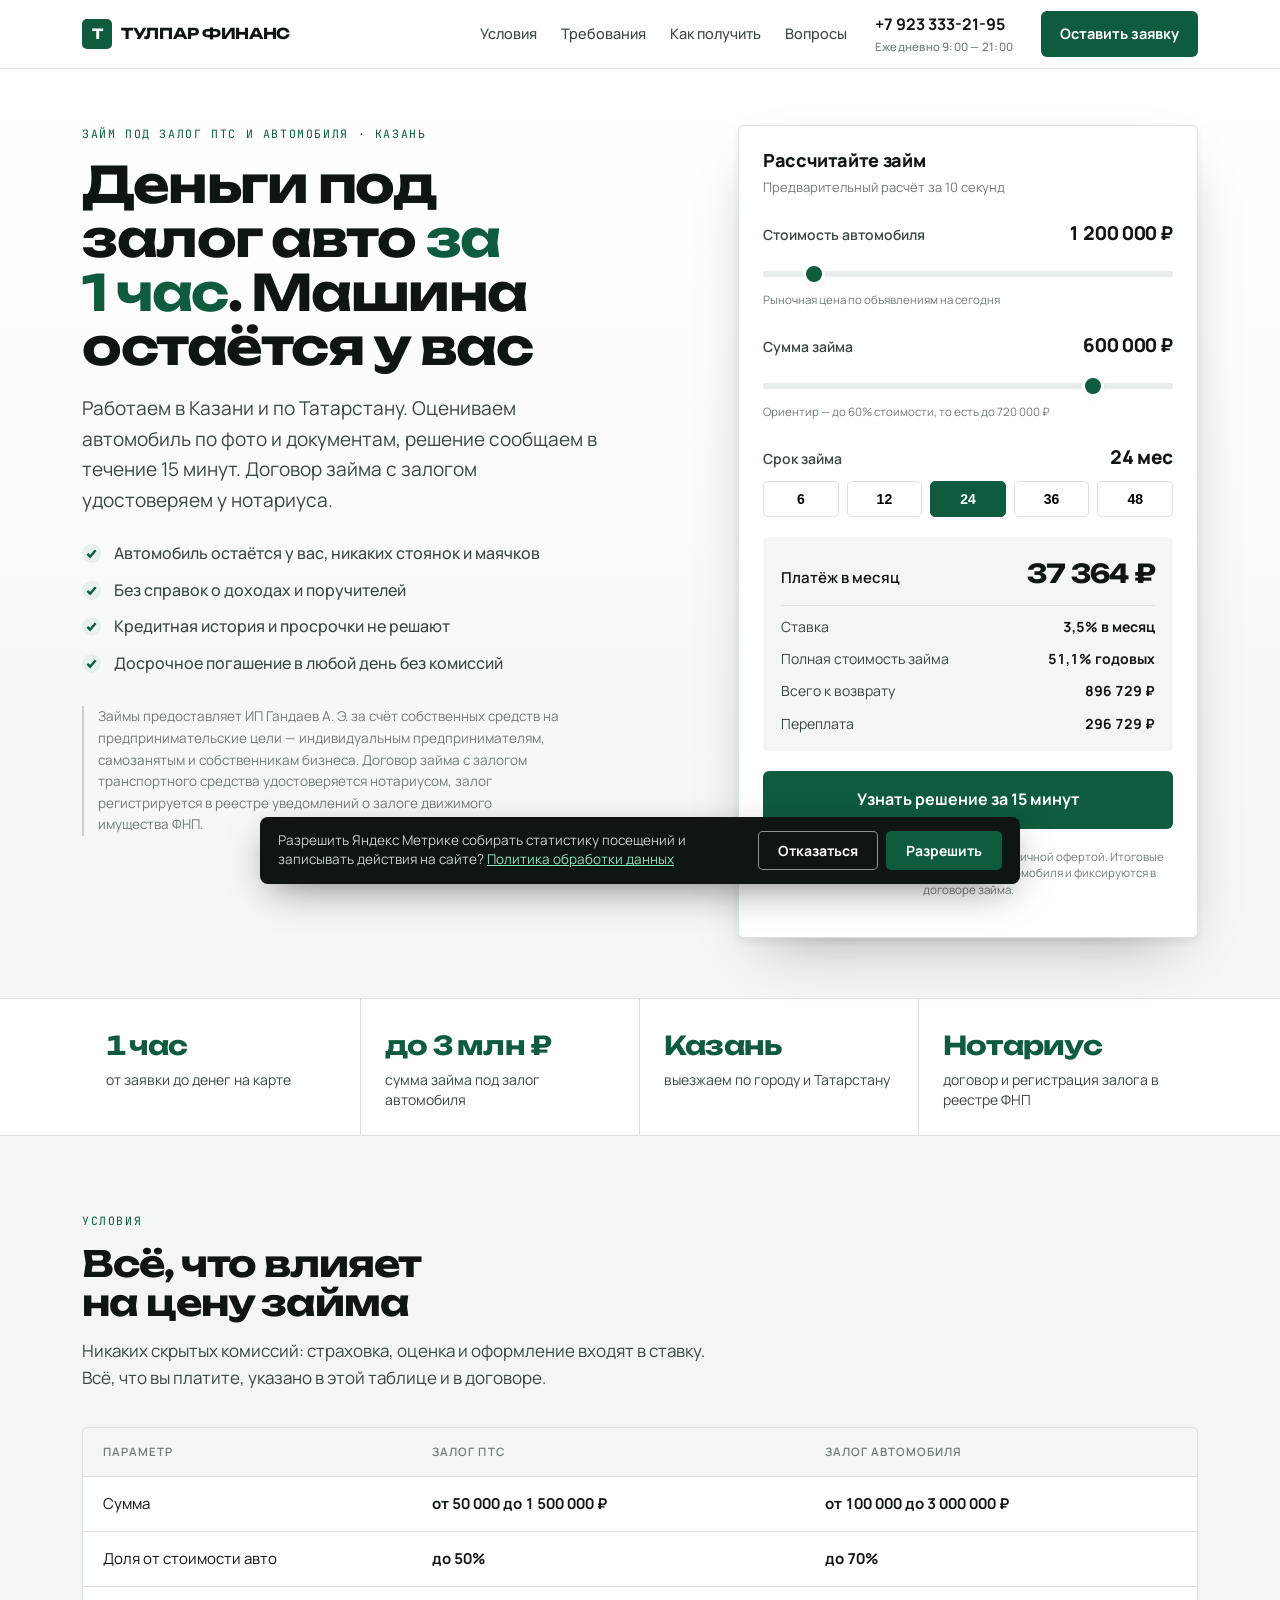
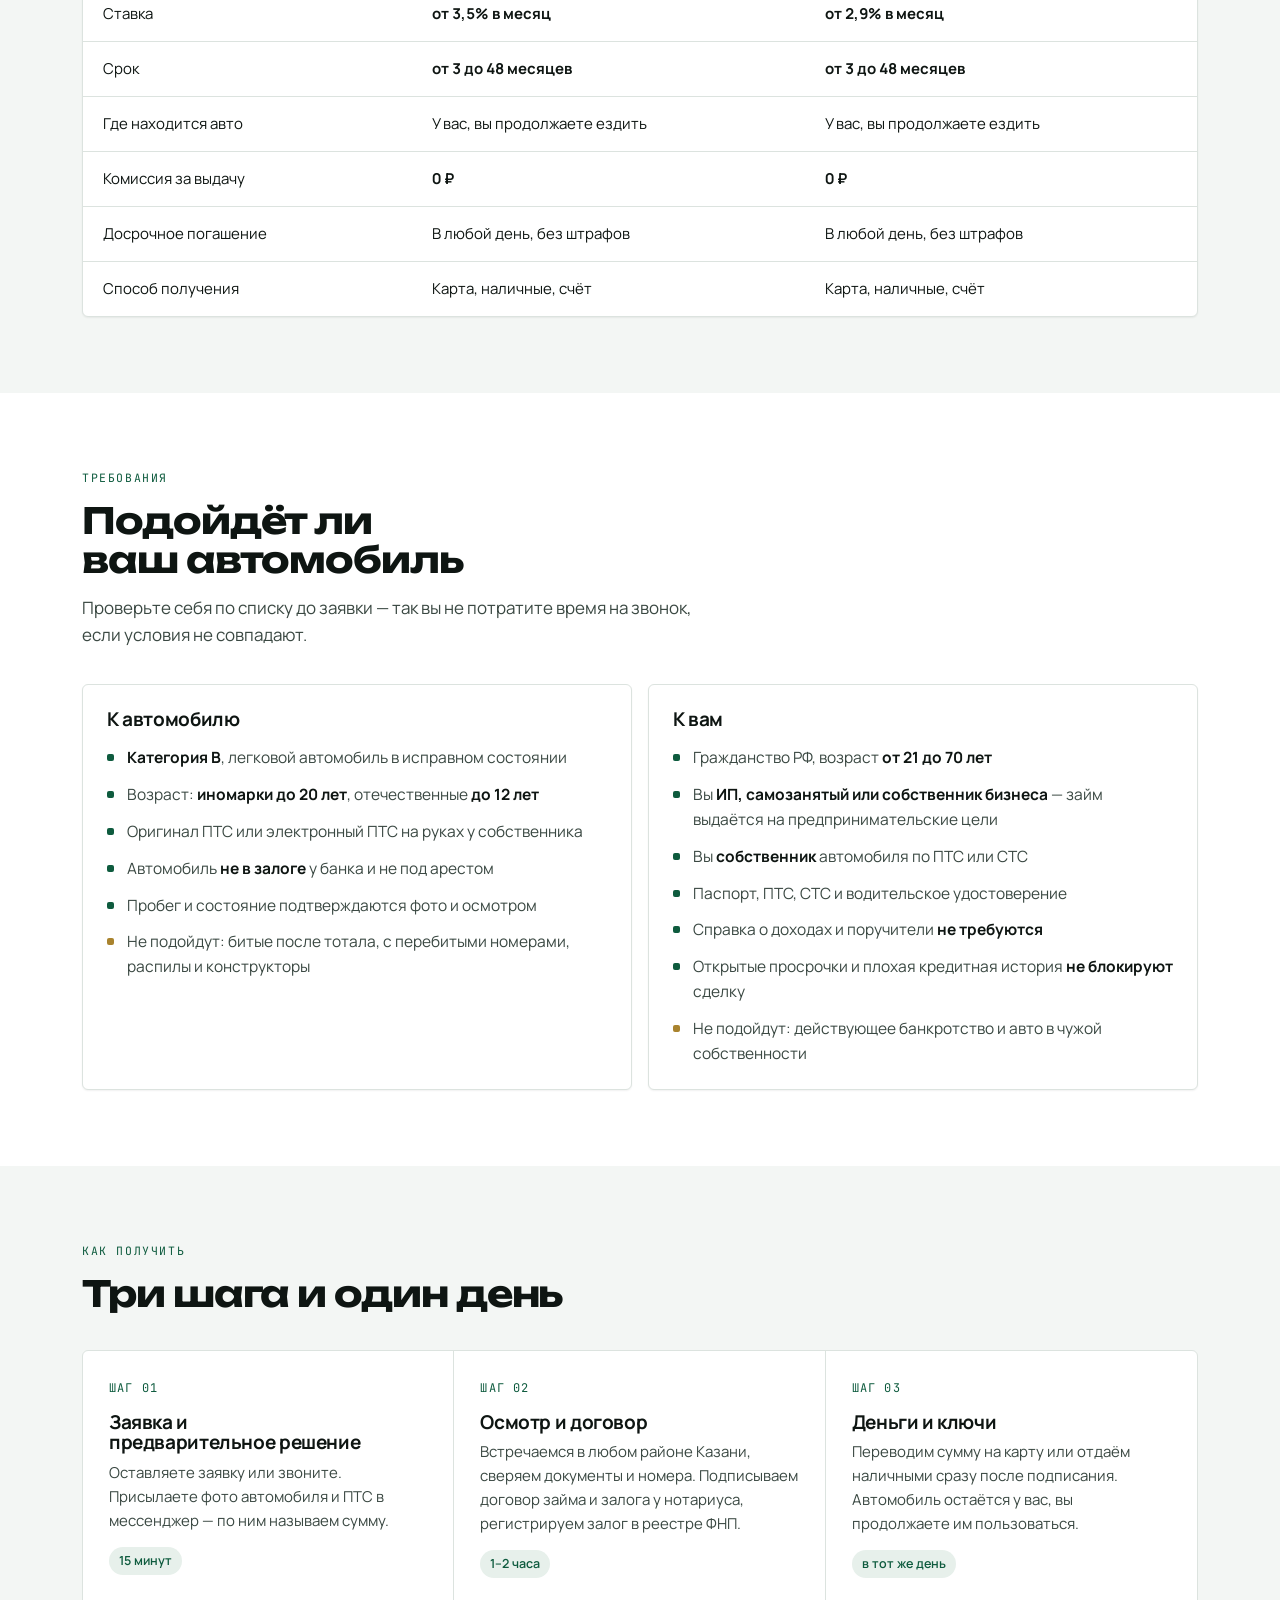
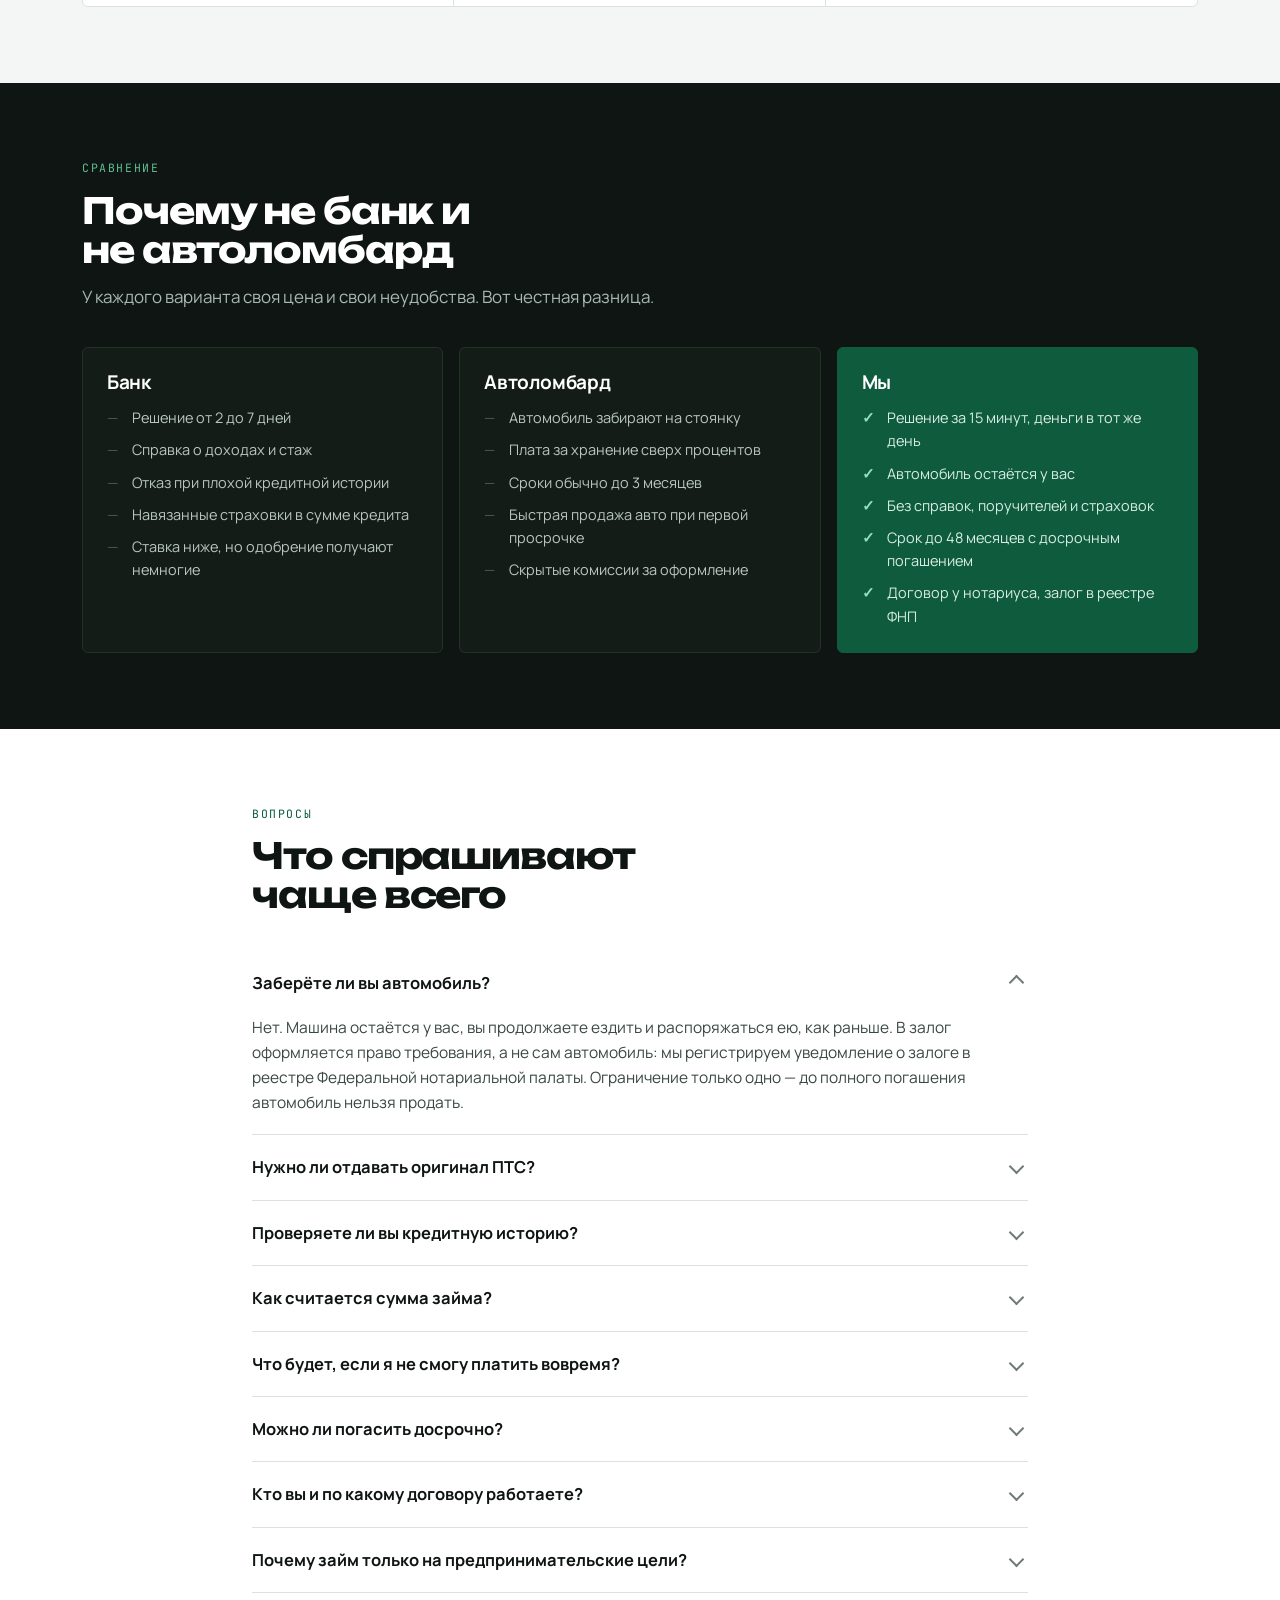
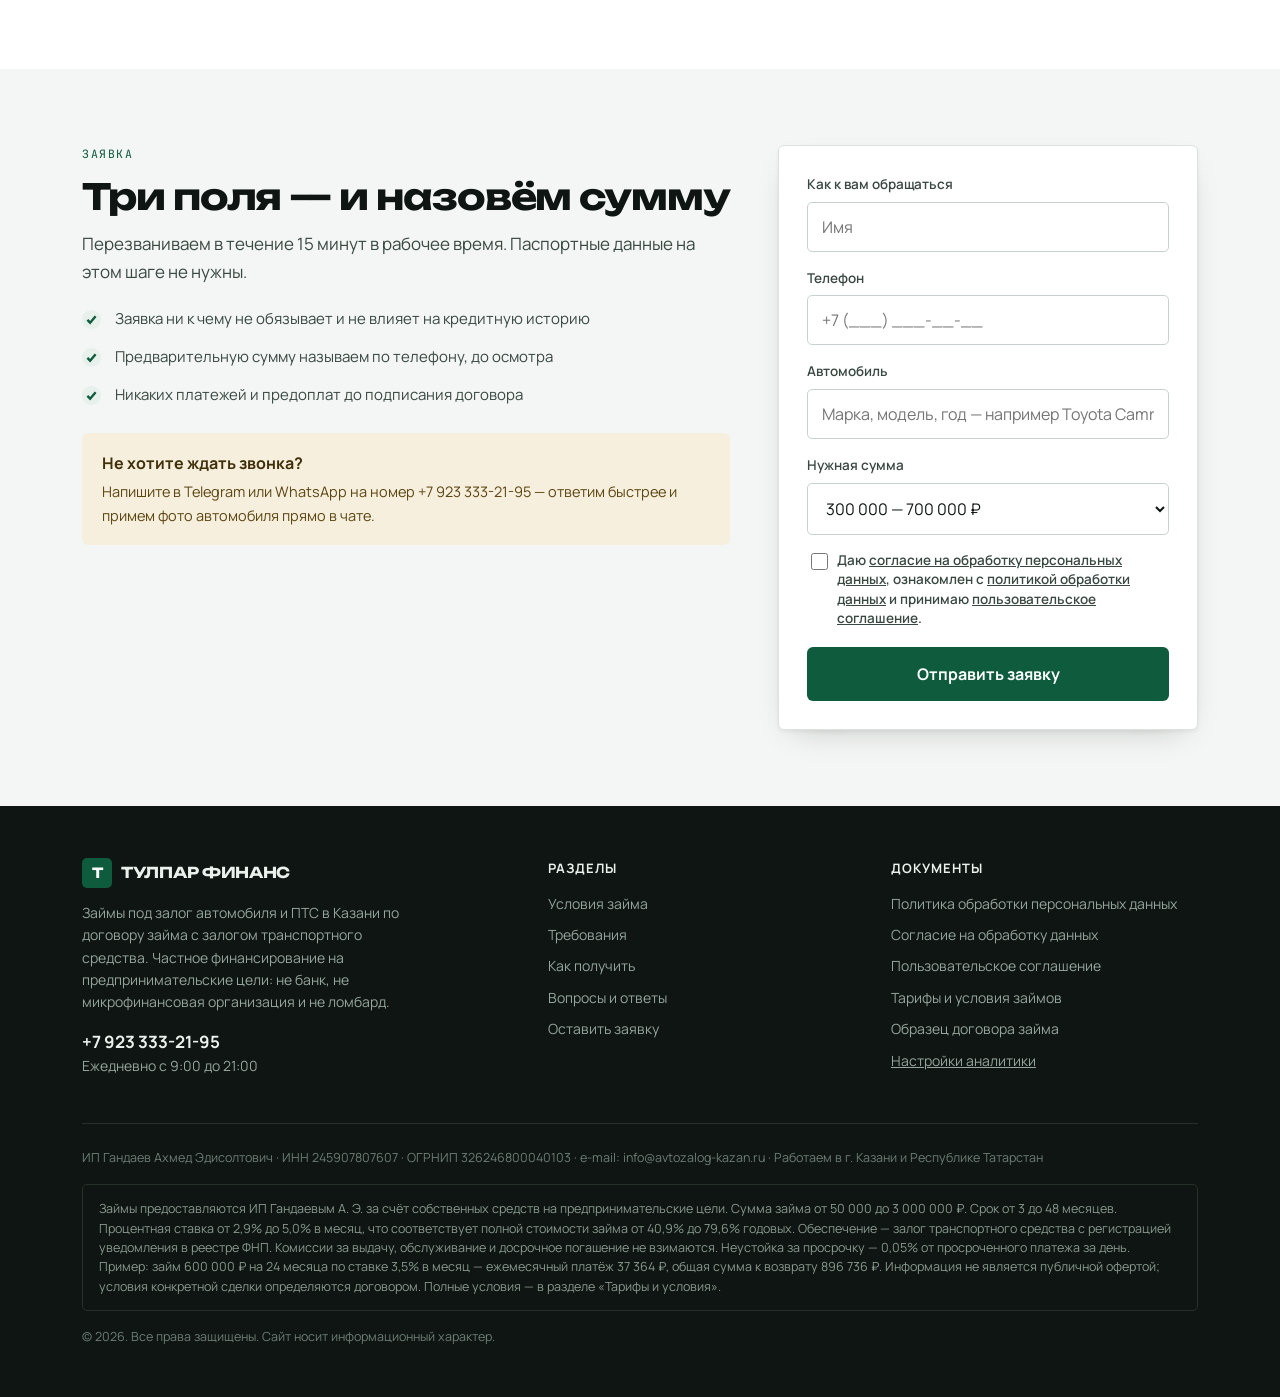
==== commit 3cae5061: "Настроить согласие на аналитику и резервную доставку заявок" ====
--- a/index.html
+++ b/index.html
@@ -1,6 +1,7 @@
 <!DOCTYPE html>
 <html lang="ru">
 <head>
+<!-- Timeweb: эта страница публикуется из ветки production. -->
 <meta charset="utf-8">
 <meta name="viewport" content="width=device-width, initial-scale=1">
 <title>Займ под залог авто и ПТС в Казани — деньги за 1 час | Тулпар Финанс</title>
@@ -25,22 +26,6 @@
 <link rel="preconnect" href="https://fonts.gstatic.com" crossorigin>
 <link rel="stylesheet" href="https://fonts.googleapis.com/css2?family=Unbounded:wght@600;700&family=Manrope:wght@400;500;600;700;800&family=JetBrains+Mono:wght@400;500&display=swap">
 
-<!-- Yandex.Metrika counter: считаем только боевой домен, демо на GitHub Pages статистику не портит -->
-<script type="text/javascript">
-  var METRIKA_ID = 112739731;
-  if (/(^|\.)avtozalog-kazan\.ru$/.test(location.hostname)) {
-    (function(m,e,t,r,i,k,a){
-        m[i]=m[i]||function(){(m[i].a=m[i].a||[]).push(arguments)};
-        m[i].l=1*new Date();
-        for (var j = 0; j < document.scripts.length; j++) {if (document.scripts[j].src === r) { return; }}
-        k=e.createElement(t),a=e.getElementsByTagName(t)[0],k.async=1,k.src=r,a.parentNode.insertBefore(k,a)
-    })(window, document,'script','https://mc.yandex.ru/metrika/tag.js?id=112739731', 'ym');
-
-    ym(112739731, 'init', {ssr:true, webvisor:true, clickmap:true, ecommerce:"dataLayer", referrer: document.referrer, url: location.href, accurateTrackBounce:true, trackLinks:true});
-  }
-</script>
-<!-- /Yandex.Metrika counter -->
-
 <style>
 :root{
   --white:#FFFFFF;
@@ -310,12 +295,21 @@
   box-shadow:0 12px 40px -12px rgba(14,21,18,.6);max-width:760px;margin:0 auto;
 }
 .cookie.show{display:flex}
+.cookie-actions{display:flex;gap:8px}
+.cookie-settings{
+  border:0;background:none;color:inherit;font:inherit;text-align:left;
+  padding:0;cursor:pointer;text-decoration:underline;
+}
+.cookie-settings:hover{color:#fff}
+.cookie-settings:focus-visible,.cookie button:focus-visible{outline-color:#fff}
 .cookie a{color:#8FE3BC}
 .cookie button{
   flex-shrink:0;background:var(--green);color:#fff;border:none;border-radius:5px;
   padding:10px 20px;font-family:"Manrope",sans-serif;font-weight:700;font-size:14px;cursor:pointer;
 }
 .cookie button:hover{background:var(--green-hi)}
+.cookie #cookieReject{background:transparent;box-shadow:inset 0 0 0 1px #8b9891}
+.cookie #cookieReject:hover{background:#ffffff14}
 
 /* mobile sticky bar */
 .mobile-bar{
@@ -354,7 +348,8 @@
   .g2{grid-template-columns:1fr}
   .mobile-bar{display:flex}
   .cookie{flex-direction:column;align-items:flex-start;gap:12px;bottom:88px;font-size:13px}
-  .cookie button{width:100%}
+  .cookie-actions{width:100%}
+  .cookie-actions button{flex:1;padding:10px 8px}
   .nav-phone small{display:none}
   .res-main b{font-size:21px}
   .res-row{font-size:13.5px;gap:12px}
@@ -366,7 +361,6 @@
 </style>
 </head>
 <body>
-<noscript><div><img src="https://mc.yandex.ru/watch/112739731" style="position:absolute; left:-9999px;" alt="" /></div></noscript>
 
 <header>
   <div class="wrap nav">
@@ -677,18 +671,18 @@
         </div>
       </div>
 
-      <form class="form-card rv" id="leadForm" novalidate>
+      <form class="form-card rv ym-hide-content" id="leadForm" novalidate>
         <div class="row">
           <label for="fname">Как к вам обращаться</label>
-          <input type="text" id="fname" name="name" placeholder="Имя" autocomplete="given-name" required>
+          <input class="ym-disable-keys" type="text" id="fname" name="name" placeholder="Имя" autocomplete="given-name" required>
         </div>
         <div class="row">
           <label for="fphone">Телефон</label>
-          <input type="tel" id="fphone" name="phone" placeholder="+7 (___) ___-__-__" autocomplete="tel" required>
+          <input class="ym-disable-keys" type="tel" id="fphone" name="phone" placeholder="+7 (___) ___-__-__" autocomplete="tel" required>
         </div>
         <div class="row">
           <label for="fcar">Автомобиль</label>
-          <input type="text" id="fcar" name="car" placeholder="Марка, модель, год — например Toyota Camry 2018">
+          <input class="ym-disable-keys" type="text" id="fcar" name="car" placeholder="Марка, модель, год — например Toyota Camry 2018">
         </div>
         <div class="row">
           <label for="fsum">Нужная сумма</label>
@@ -706,7 +700,7 @@
           <span>Даю <a href="consent.html" target="_blank" rel="noopener">согласие на обработку персональных данных</a>, ознакомлен с <a href="privacy.html" target="_blank" rel="noopener">политикой обработки данных</a> и принимаю <a href="terms.html" target="_blank" rel="noopener">пользовательское соглашение</a>.</span>
         </label>
         <button class="btn btn-primary" type="submit">Отправить заявку</button>
-        <p class="form-status" id="formStatus">Заявка отправлена. Перезвоним в течение 15 минут в рабочее время.</p>
+        <p class="form-status" id="formStatus" role="status">Заявка отправлена. Перезвоним в течение 15 минут в рабочее время.</p>
       </form>
     </div>
   </div>
@@ -743,6 +737,7 @@
           <a href="terms.html">Пользовательское соглашение</a>
           <a href="tariffs.html">Тарифы и условия займов</a>
           <a href="dogovor.html">Образец договора займа</a>
+          <button type="button" class="cookie-settings" id="cookieSettings" aria-controls="cookieBar" aria-expanded="false" hidden>Настройки аналитики</button>
         </div>
       </div>
     </div>
@@ -760,10 +755,13 @@
   </div>
 </footer>
 
-<div class="cookie" id="cookieBar">
-  <span>Сайт использует файлы cookie и сервис веб-аналитики для оценки удобства страниц. Подробнее — в <a href="privacy.html">политике обработки персональных данных</a>.</span>
-  <button type="button" id="cookieOk">Понятно</button>
-</div>
+<section class="cookie" id="cookieBar" aria-label="Настройки аналитики">
+  <span>Разрешить Яндекс Метрике собирать статистику посещений и записывать действия на сайте? <a href="privacy.html">Политика обработки данных</a></span>
+  <div class="cookie-actions">
+    <button type="button" id="cookieReject">Отказаться</button>
+    <button type="button" id="cookieAccept">Разрешить</button>
+  </div>
+</section>
 
 <div class="mobile-bar">
   <a class="btn btn-ghost" href="tel:+79233332195">Позвонить</a>
@@ -924,9 +922,67 @@
 
   render();
 
+  // ---- настройки аналитики ----
+  var consentKey = 'analyticsConsent';
+  var analyticsChoice;
+  try { analyticsChoice = localStorage.getItem(consentKey); } catch (e) {}
+  var metrikaId = 112739731;
+  var production = /(^|\.)avtozalog-kazan\.ru$/.test(location.hostname);
+  var metrikaActive = false;
+
+  function startMetrika(){
+    if (!production || metrikaActive) return;
+    metrikaActive = true;
+    if (!window.ym) {
+      window.ym = function(){ (window.ym.a = window.ym.a || []).push(arguments); };
+      window.ym.l = Date.now();
+      var tag = document.createElement('script');
+      tag.async = true;
+      tag.src = 'https://mc.yandex.ru/metrika/tag.js?id=' + metrikaId;
+      document.head.appendChild(tag);
+    }
+
+    window.ym(metrikaId, 'init', {
+      ssr:true, webvisor:true, clickmap:true, ecommerce:'dataLayer',
+      referrer:document.referrer, url:location.href, accurateTrackBounce:true, trackLinks:true
+    });
+  }
+
+  var cookieBar = document.getElementById('cookieBar');
+  var cookieSettings = document.getElementById('cookieSettings');
+  var openedSettings = false;
+  function showCookieBar(show){
+    cookieBar.classList.toggle('show', show);
+    cookieSettings.setAttribute('aria-expanded', String(show));
+  }
+  function setAnalytics(choice){
+    analyticsChoice = choice;
+    try { localStorage.setItem(consentKey, choice); } catch (e) {}
+    if (choice === 'accepted') {
+      startMetrika();
+    } else if (metrikaActive) {
+      metrikaActive = false;
+      window.ym(metrikaId, 'destruct');
+    }
+    showCookieBar(false);
+    if (openedSettings) cookieSettings.focus();
+    openedSettings = false;
+  }
+
+  cookieSettings.hidden = false;
+  if (analyticsChoice === 'accepted') startMetrika();
+  showCookieBar(analyticsChoice !== 'accepted' && analyticsChoice !== 'declined');
+  cookieSettings.addEventListener('click', function(){
+    openedSettings = true;
+    showCookieBar(true);
+    document.getElementById('cookieReject').focus();
+  });
+  document.getElementById('cookieAccept').addEventListener('click', function(){ setAnalytics('accepted'); });
+  document.getElementById('cookieReject').addEventListener('click', function(){ setAnalytics('declined'); });
+
   // ---- форма ----
   function goal(name){
-    if (window.ym) ym(METRIKA_ID, 'reachGoal', name);
+    if (metrikaActive) window.ym(metrikaId, 'reachGoal', name);
   }
 
   // звонок — отдельная цель: в нише половина обращений идёт по телефону
@@ -953,7 +1009,7 @@
     var isDemo = location.protocol === 'file:' || /github\.io$/.test(location.hostname);
     if (isDemo) {
       status.style.color = '';
-      status.textContent = 'Демо-версия: заявка никуда не отправлена. На рабочем сайте она уйдёт в Telegram за секунду.';
+      status.textContent = 'Демо-версия. Введённые данные остались в браузере.';
       status.style.display = 'block';
       btn.textContent = 'Проверено';
       return;
@@ -971,12 +1027,16 @@
 
     fetch('/send.php', {method:'POST', body:data})
       .then(function(r){ if(!r.ok) throw new Error(r.status); return r.json(); })
-      .then(function(){
+      .then(function(result){
+        if (!result || result.ok !== true) throw new Error('lead');
+        var notified = result.notified !== false;
         status.style.color = '';
-        status.textContent = 'Заявка отправлена. Перезвоним в течение 15 минут в рабочее время.';
+        status.textContent = notified
+          ? 'Заявка отправлена. Перезвоним в течение 15 минут в рабочее время.'
+          : 'Заявка сохранена. Если ответ нужен срочно, позвоните нам: +7 923 333-21-95.';
         status.style.display = 'block';
-        btn.textContent = 'Отправлено';
-        goal('lead');
+        btn.textContent = notified ? 'Отправлено' : 'Сохранено';
+        if (notified) goal('lead');
       })
       .catch(function(){
         status.style.color = '#A9832E';
@@ -999,16 +1059,6 @@
     if (d.length >= 8) out += '-' + d.slice(7,9);
     if (d.length >= 10) out += '-' + d.slice(9,11);
     e.target.value = out;
-  });
-
-  // ---- уведомление о cookie ----
-  var bar = document.getElementById('cookieBar');
-  try {
-    if (!localStorage.getItem('cookieOk')) bar.classList.add('show');
-  } catch(e) { bar.classList.add('show'); }
-  document.getElementById('cookieOk').addEventListener('click', function(){
-    bar.classList.remove('show');
-    try { localStorage.setItem('cookieOk', '1'); } catch(e) {}
   });
 
   // ---- появление блоков ----
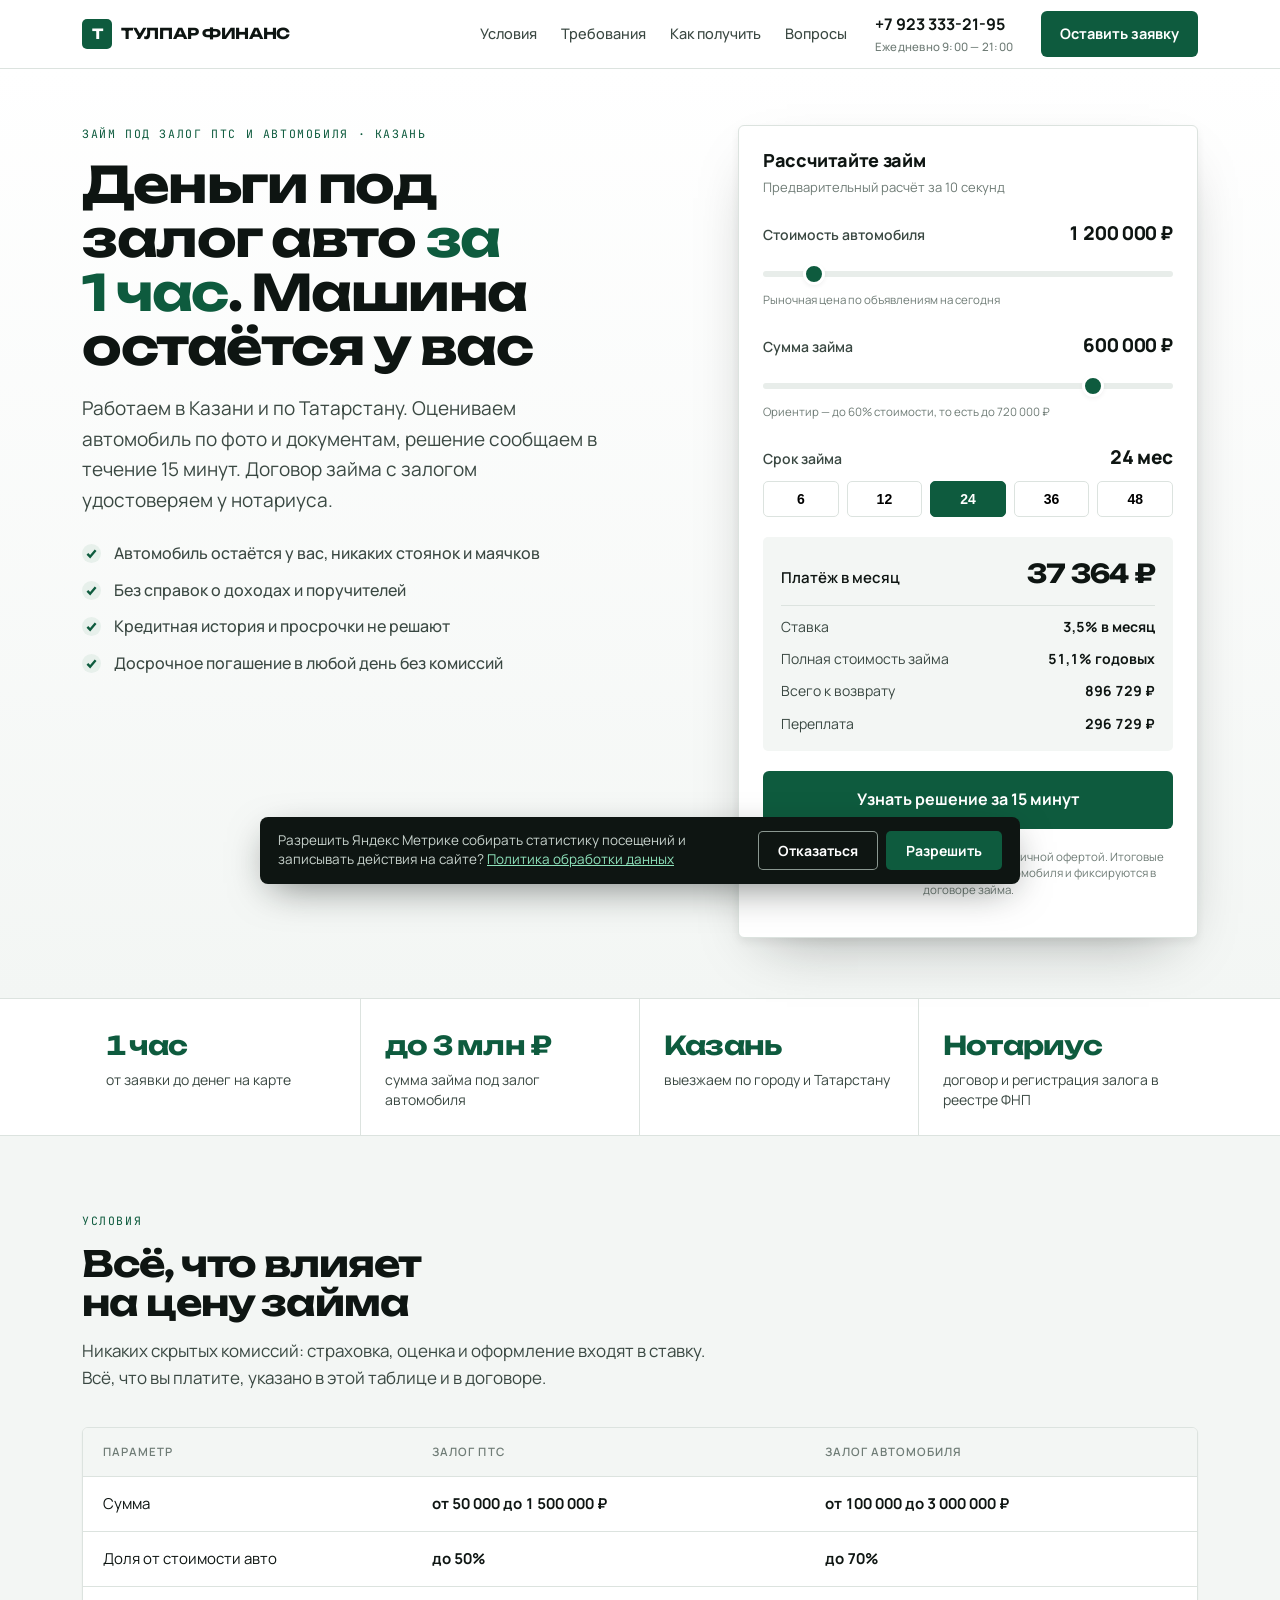
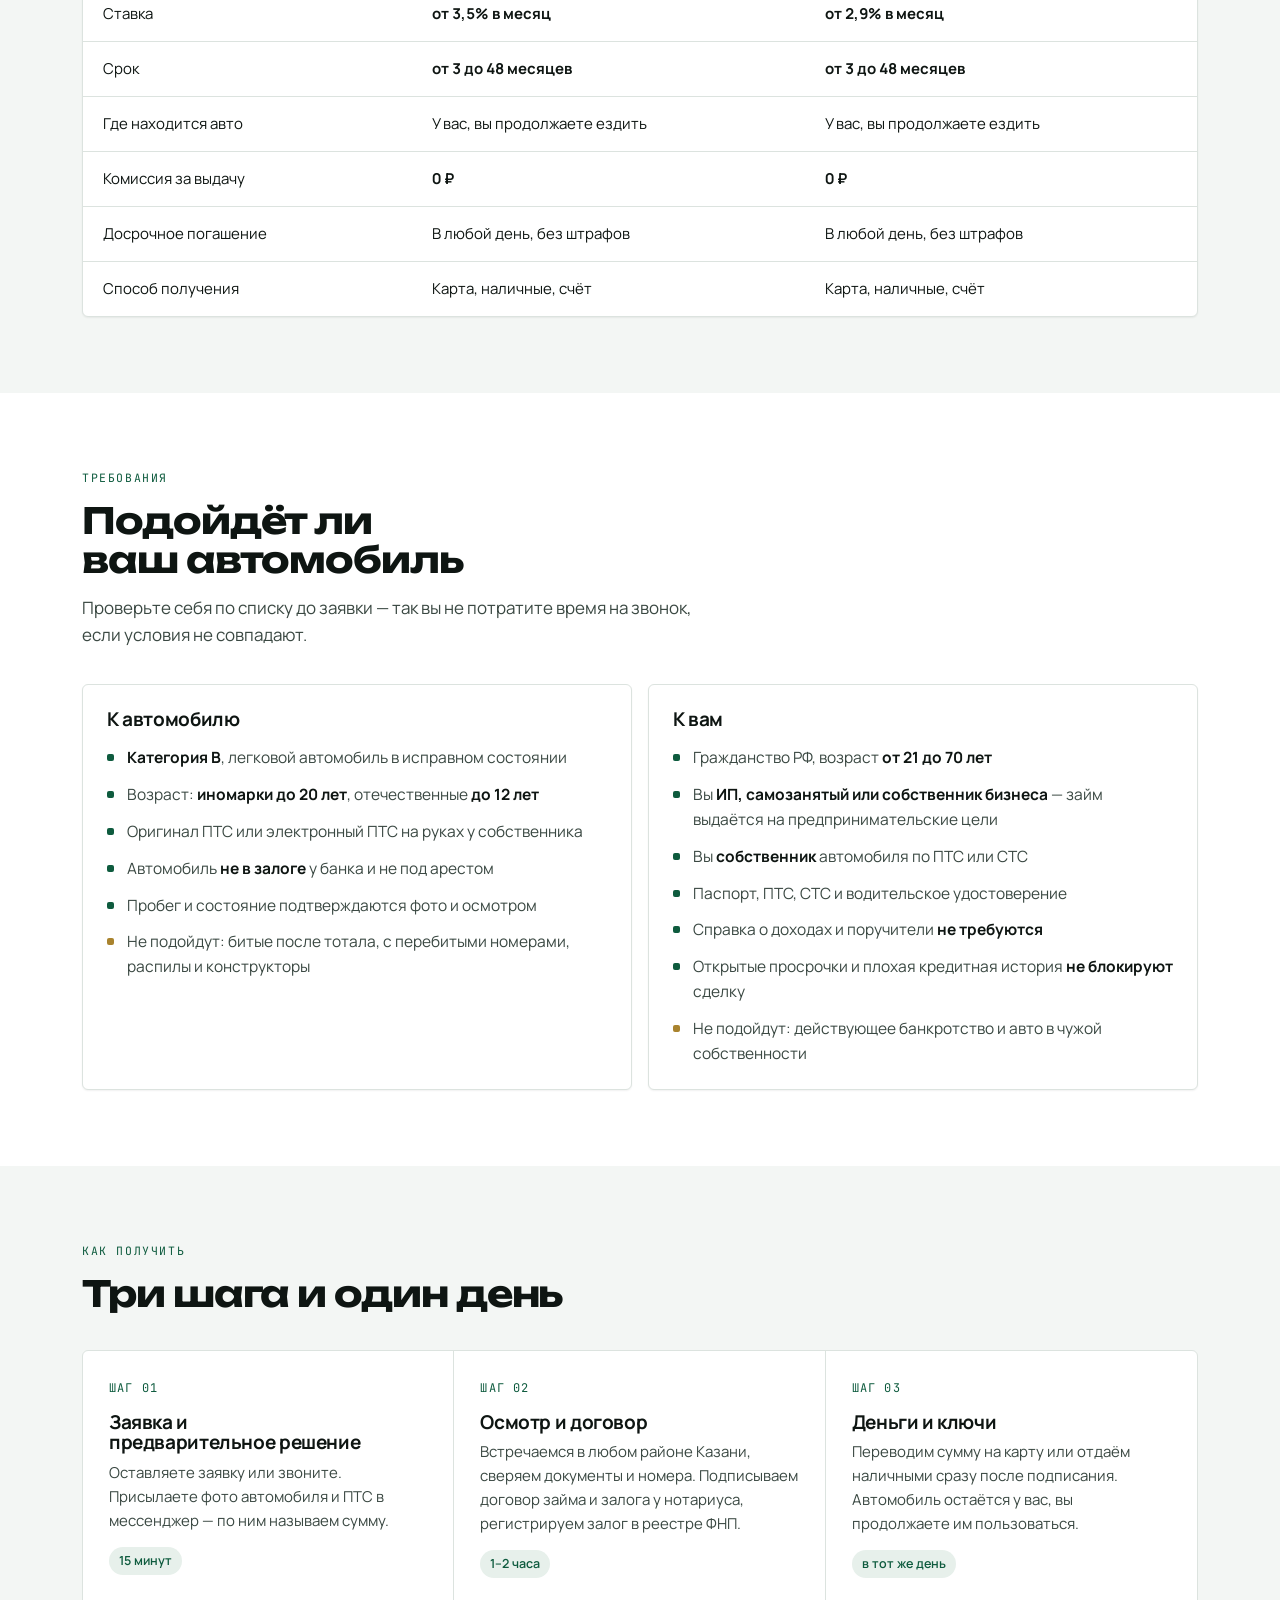
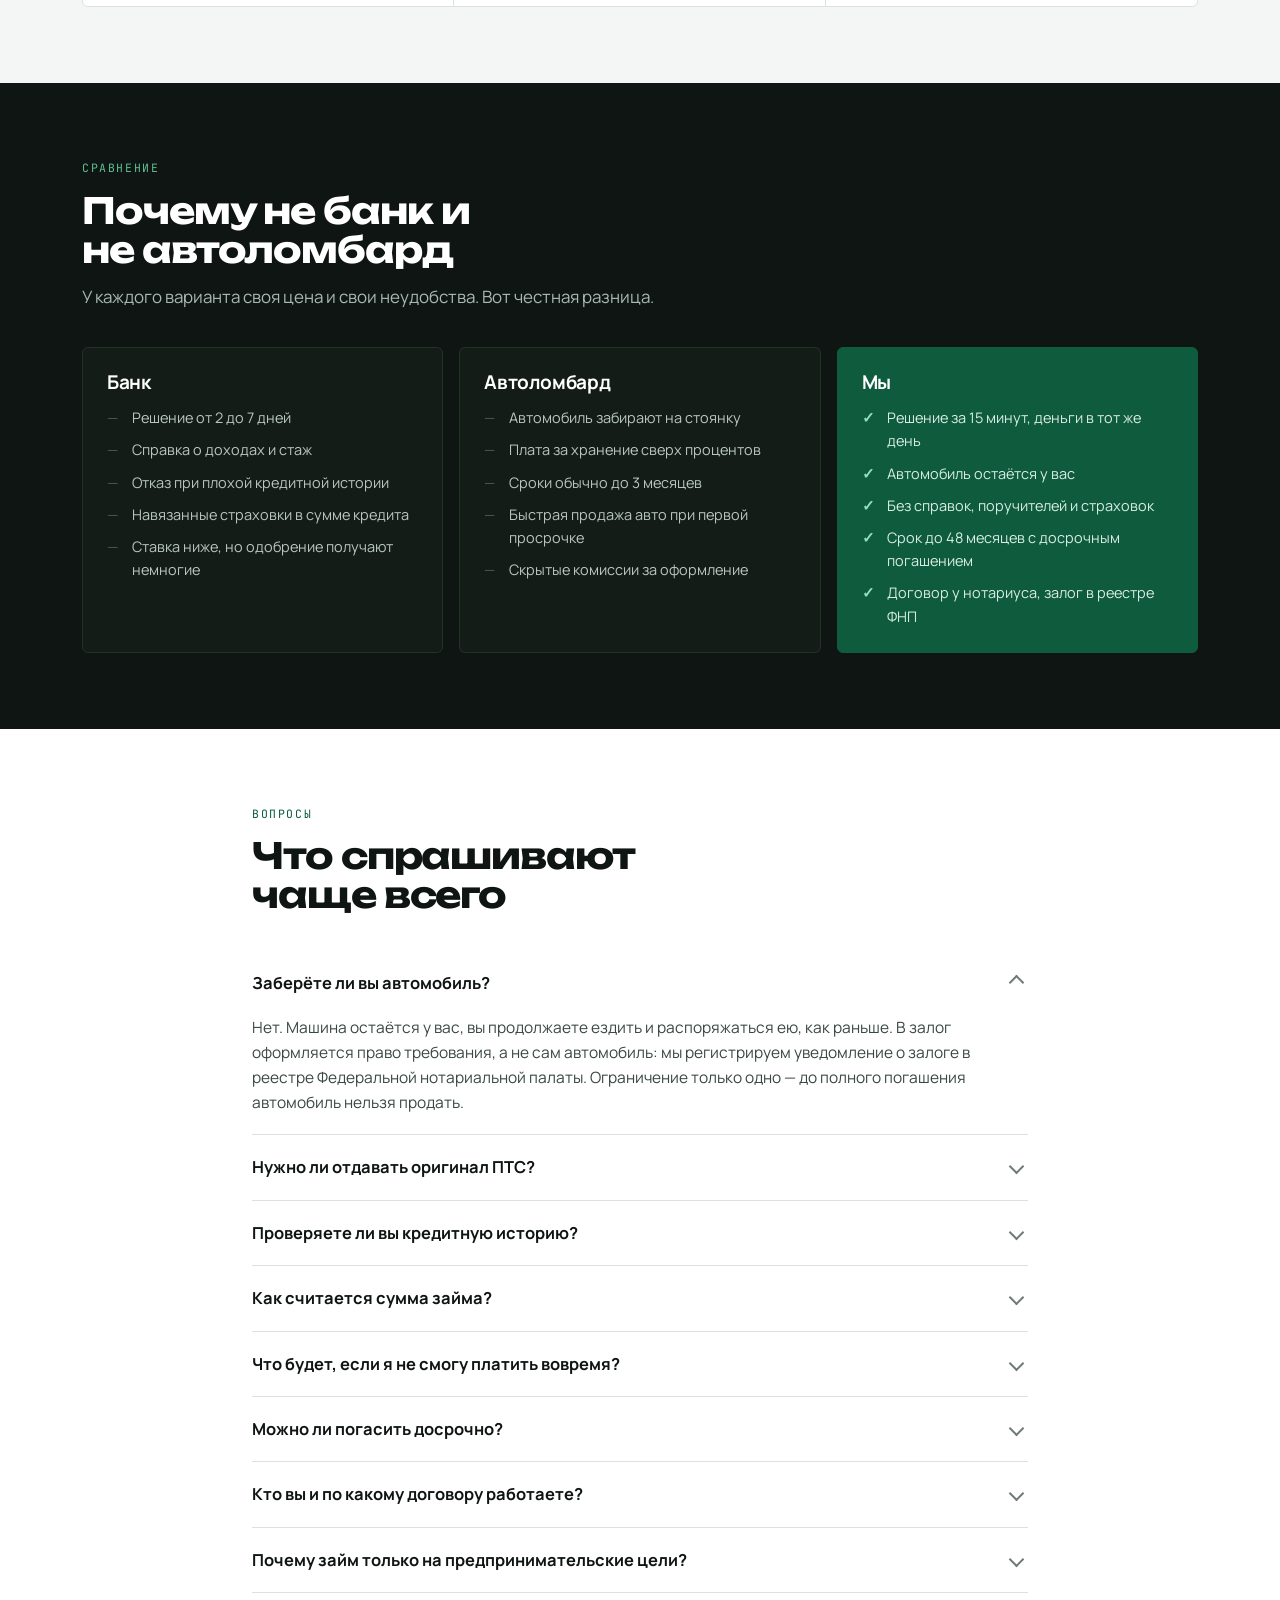
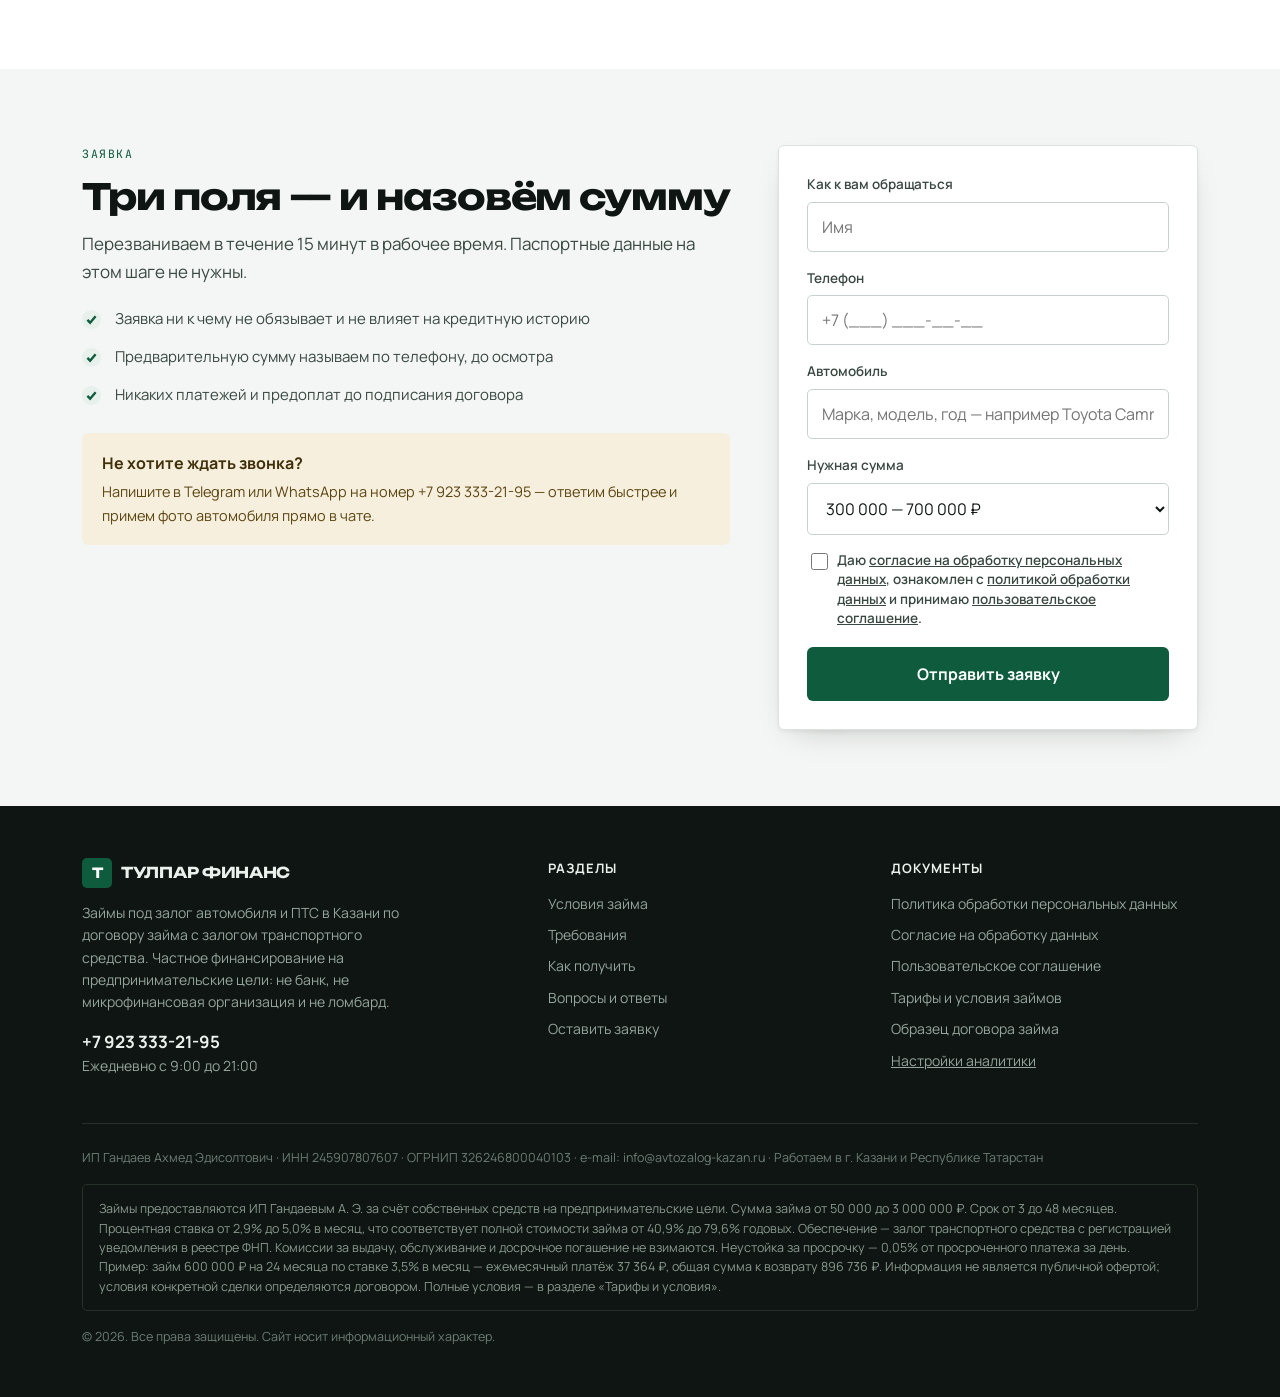
==== commit 47086dff: "Убрать дополнительный абзац с первого экрана" ====
--- a/index.html
+++ b/index.html
@@ -397,7 +397,6 @@
         <li><span class="check"><svg viewBox="0 0 12 12"><path d="M1.5 6.5 4.5 9.5 10.5 2.5"/></svg></span> Кредитная история и просрочки не решают</li>
         <li><span class="check"><svg viewBox="0 0 12 12"><path d="M1.5 6.5 4.5 9.5 10.5 2.5"/></svg></span> Досрочное погашение в любой день без комиссий</li>
       </ul>
-      <p class="hero-note">Займы предоставляет ИП Гандаев А. Э. за счёт собственных средств на предпринимательские цели — индивидуальным предпринимателям, самозанятым и собственникам бизнеса. Договор займа с залогом транспортного средства удостоверяется нотариусом, залог регистрируется в реестре уведомлений о залоге движимого имущества ФНП.</p>
     </div>
 
     <!-- CALCULATOR -->
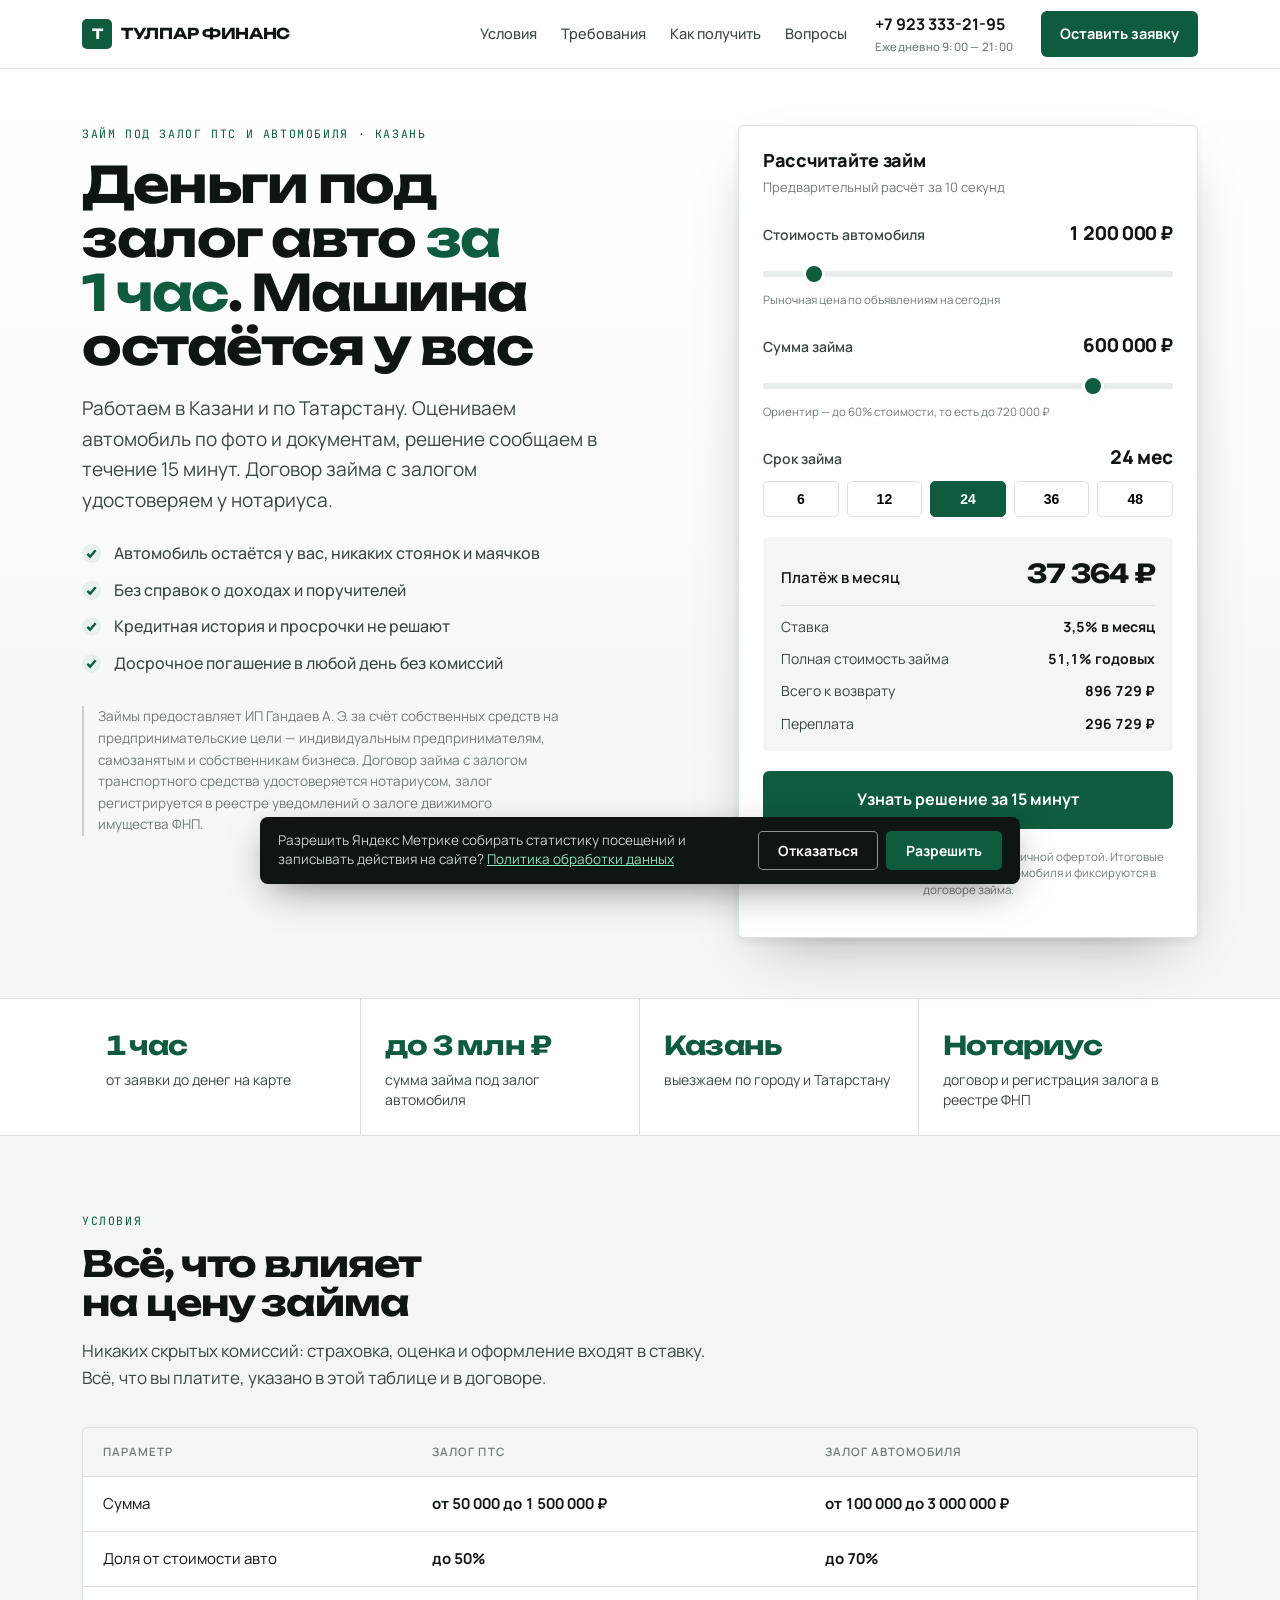
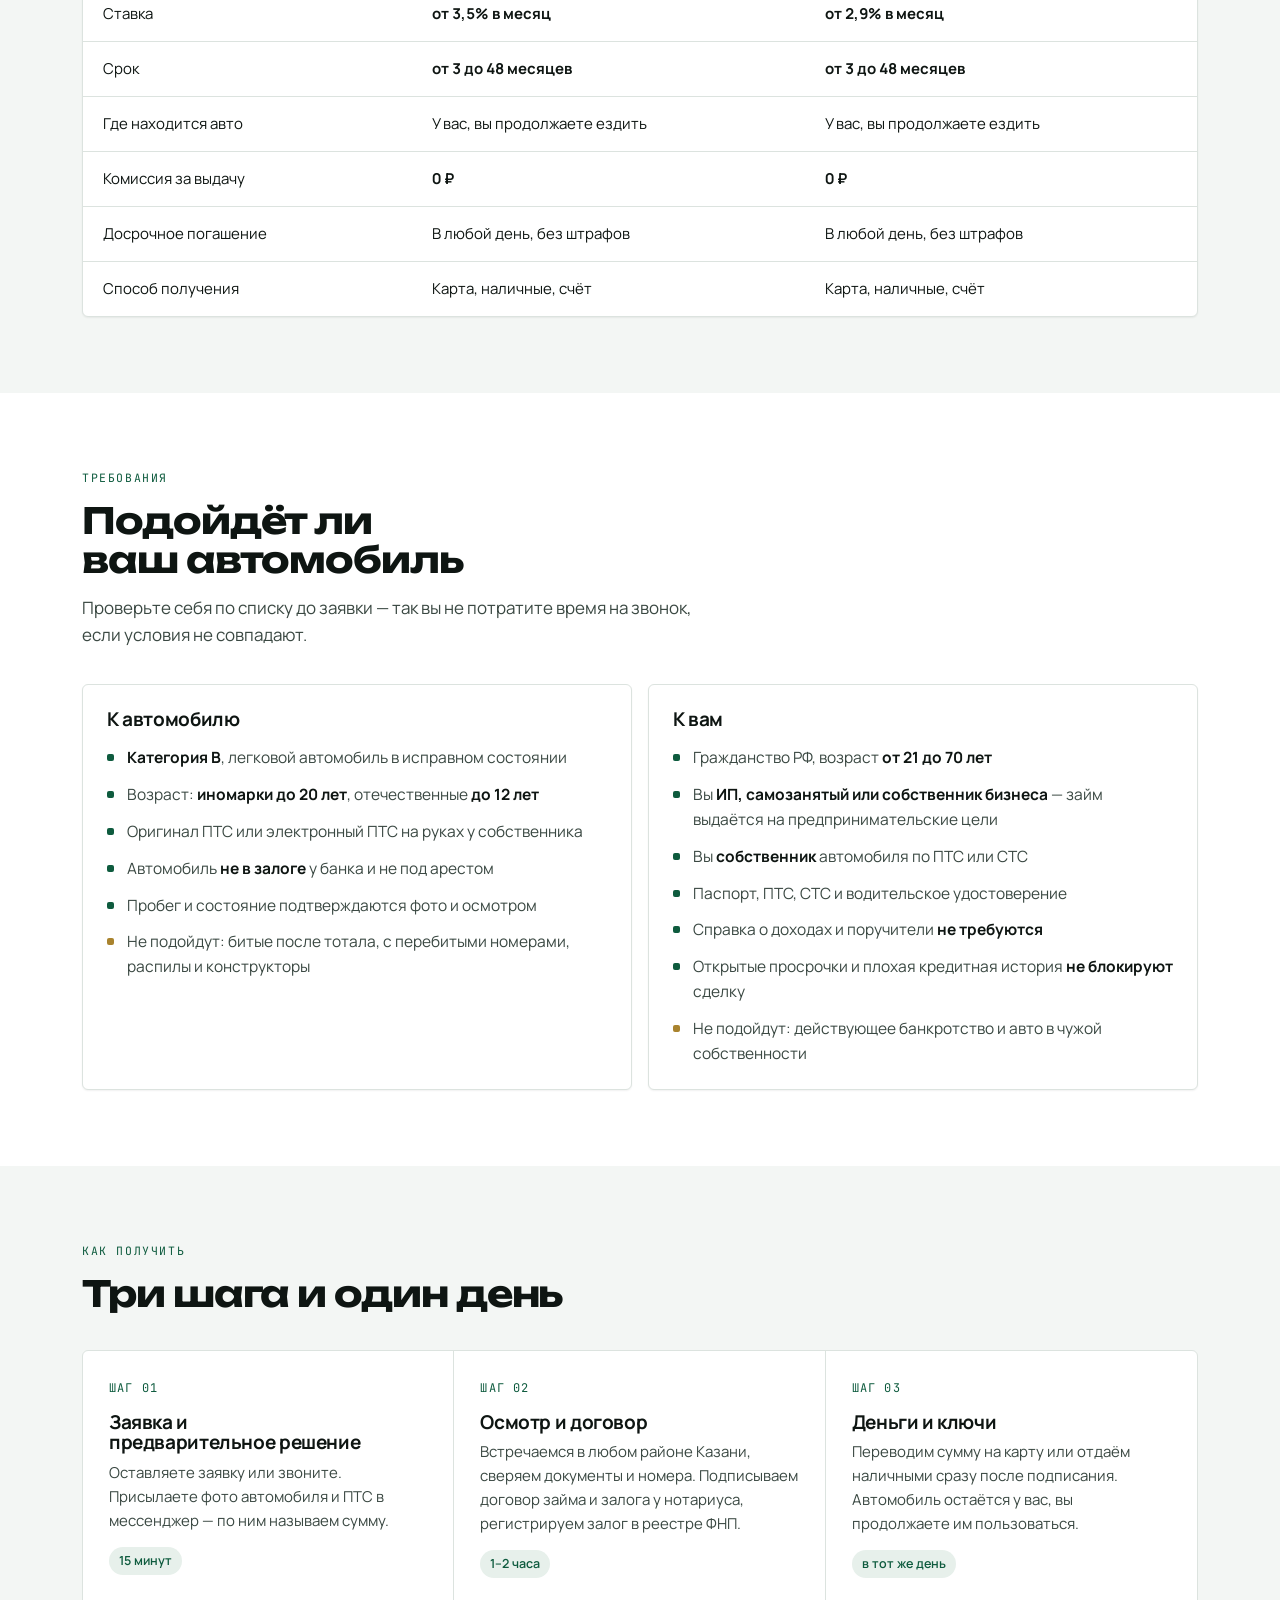
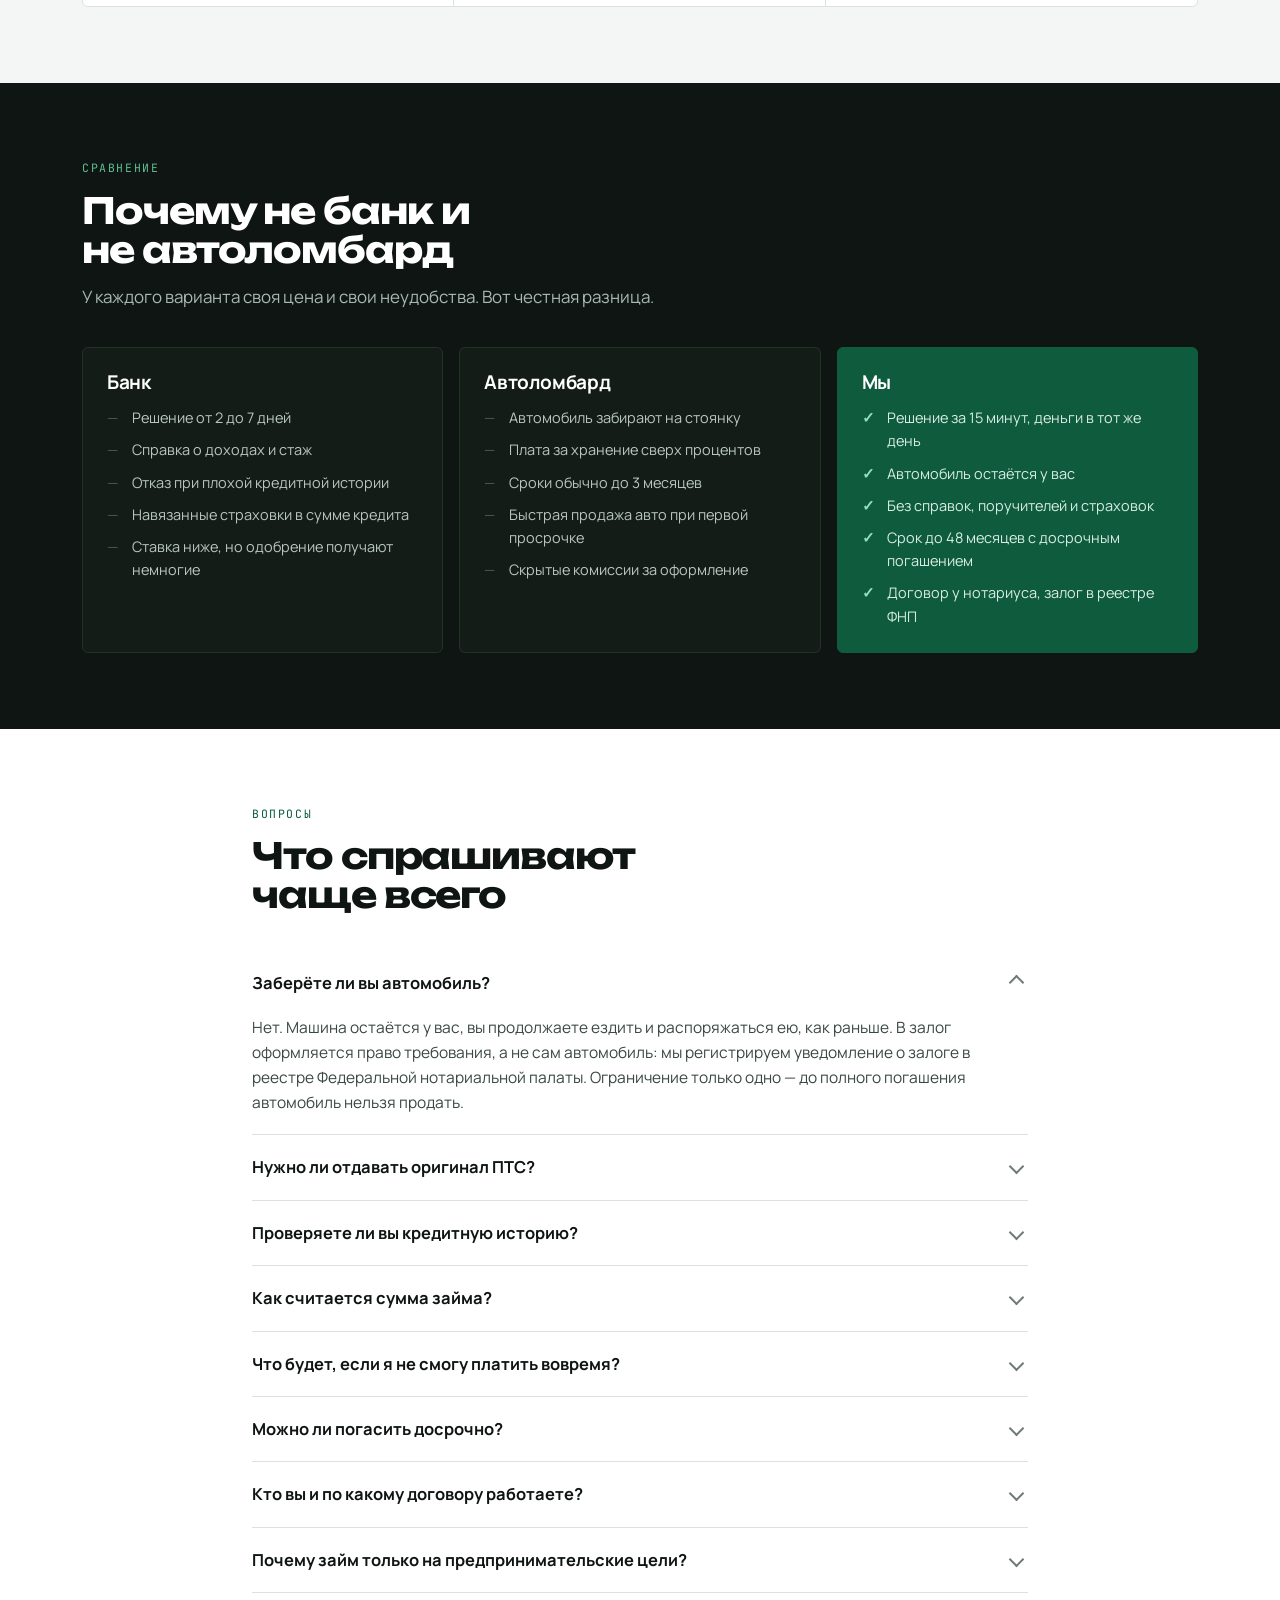
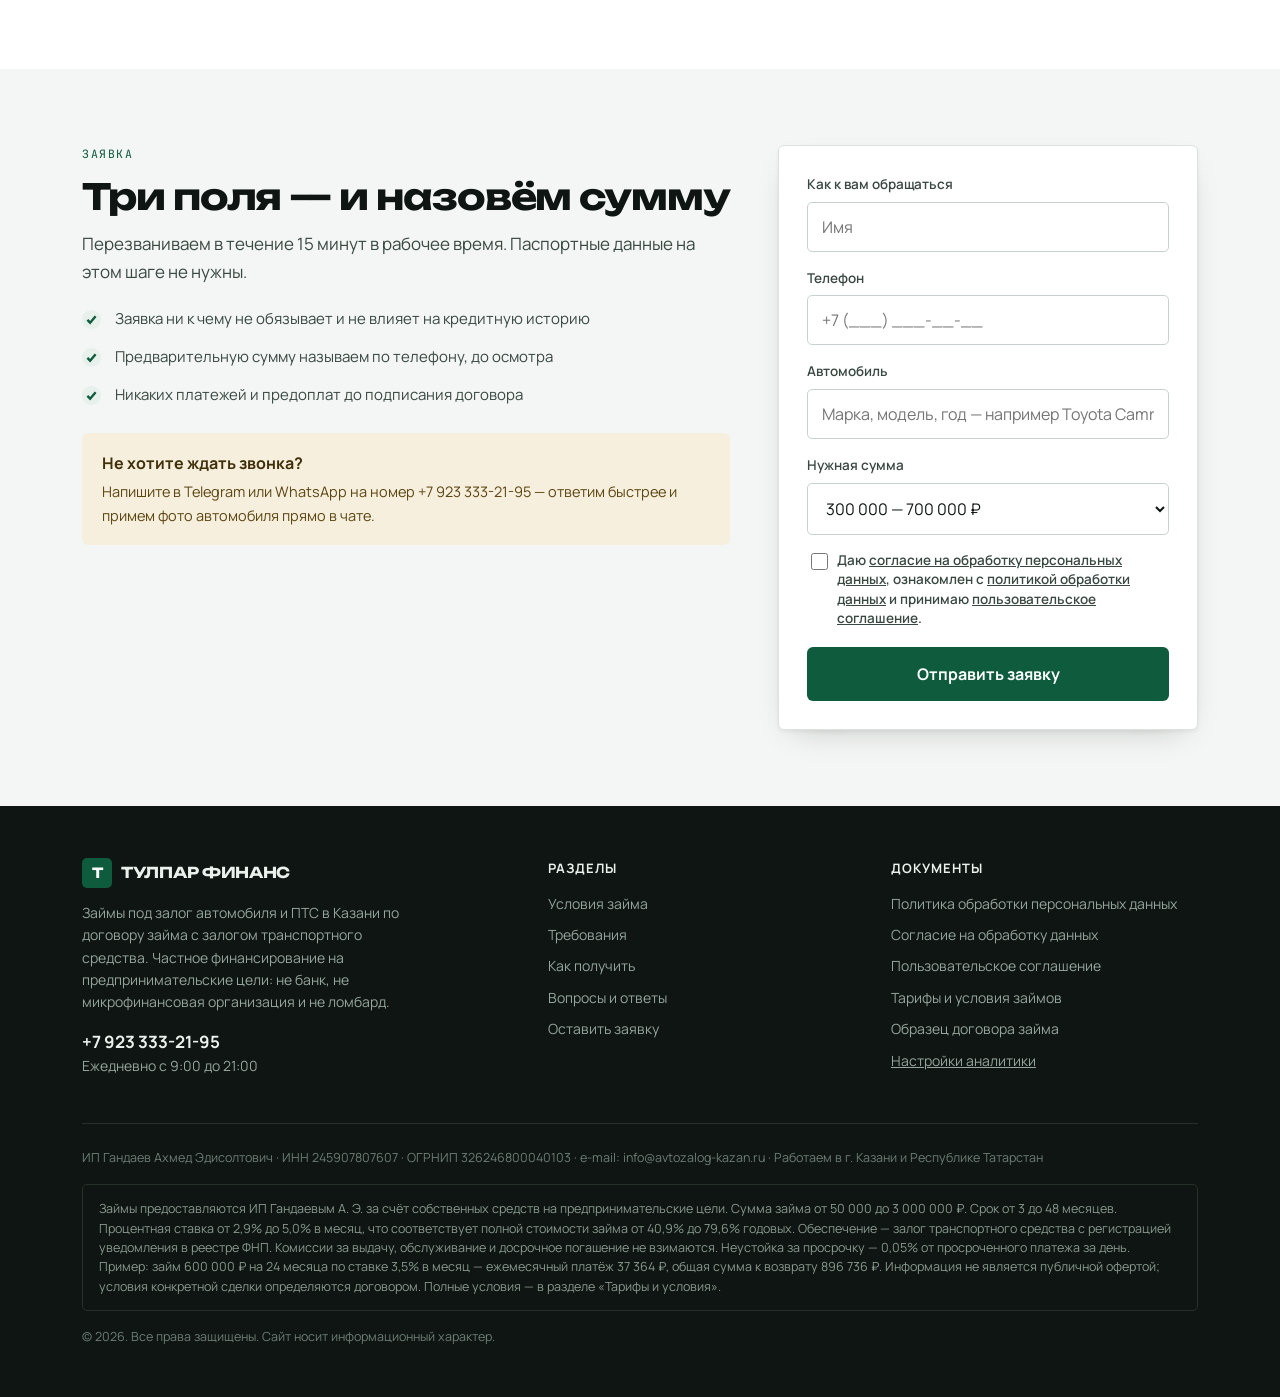
==== commit b446d2c4: "Сохранить текущий текст первого экрана" ====
--- a/index.html
+++ b/index.html
@@ -397,6 +397,7 @@
         <li><span class="check"><svg viewBox="0 0 12 12"><path d="M1.5 6.5 4.5 9.5 10.5 2.5"/></svg></span> Кредитная история и просрочки не решают</li>
         <li><span class="check"><svg viewBox="0 0 12 12"><path d="M1.5 6.5 4.5 9.5 10.5 2.5"/></svg></span> Досрочное погашение в любой день без комиссий</li>
       </ul>
+      <p class="hero-note">Займы предоставляет ИП Гандаев А. Э. за счёт собственных средств на предпринимательские цели — индивидуальным предпринимателям, самозанятым и собственникам бизнеса. Договор займа с залогом транспортного средства удостоверяется нотариусом, залог регистрируется в реестре уведомлений о залоге движимого имущества ФНП.</p>
     </div>
 
     <!-- CALCULATOR -->
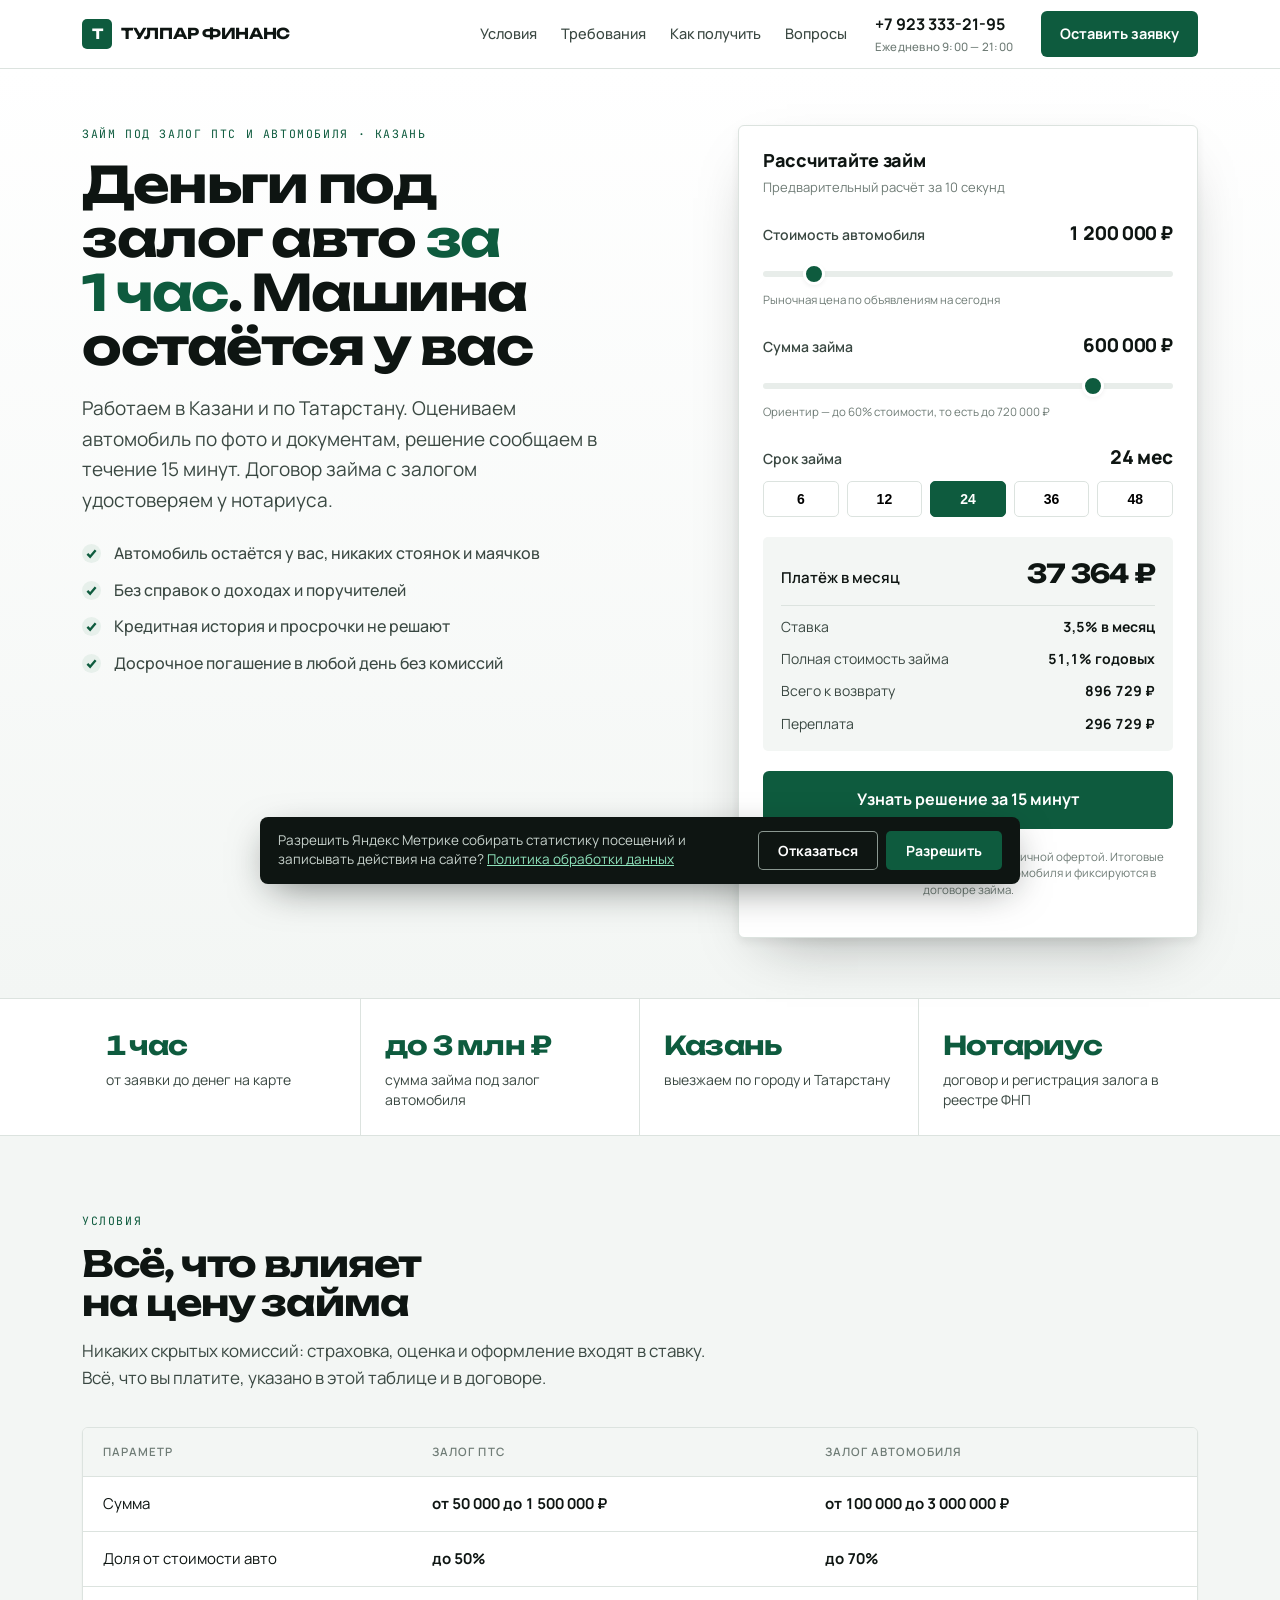
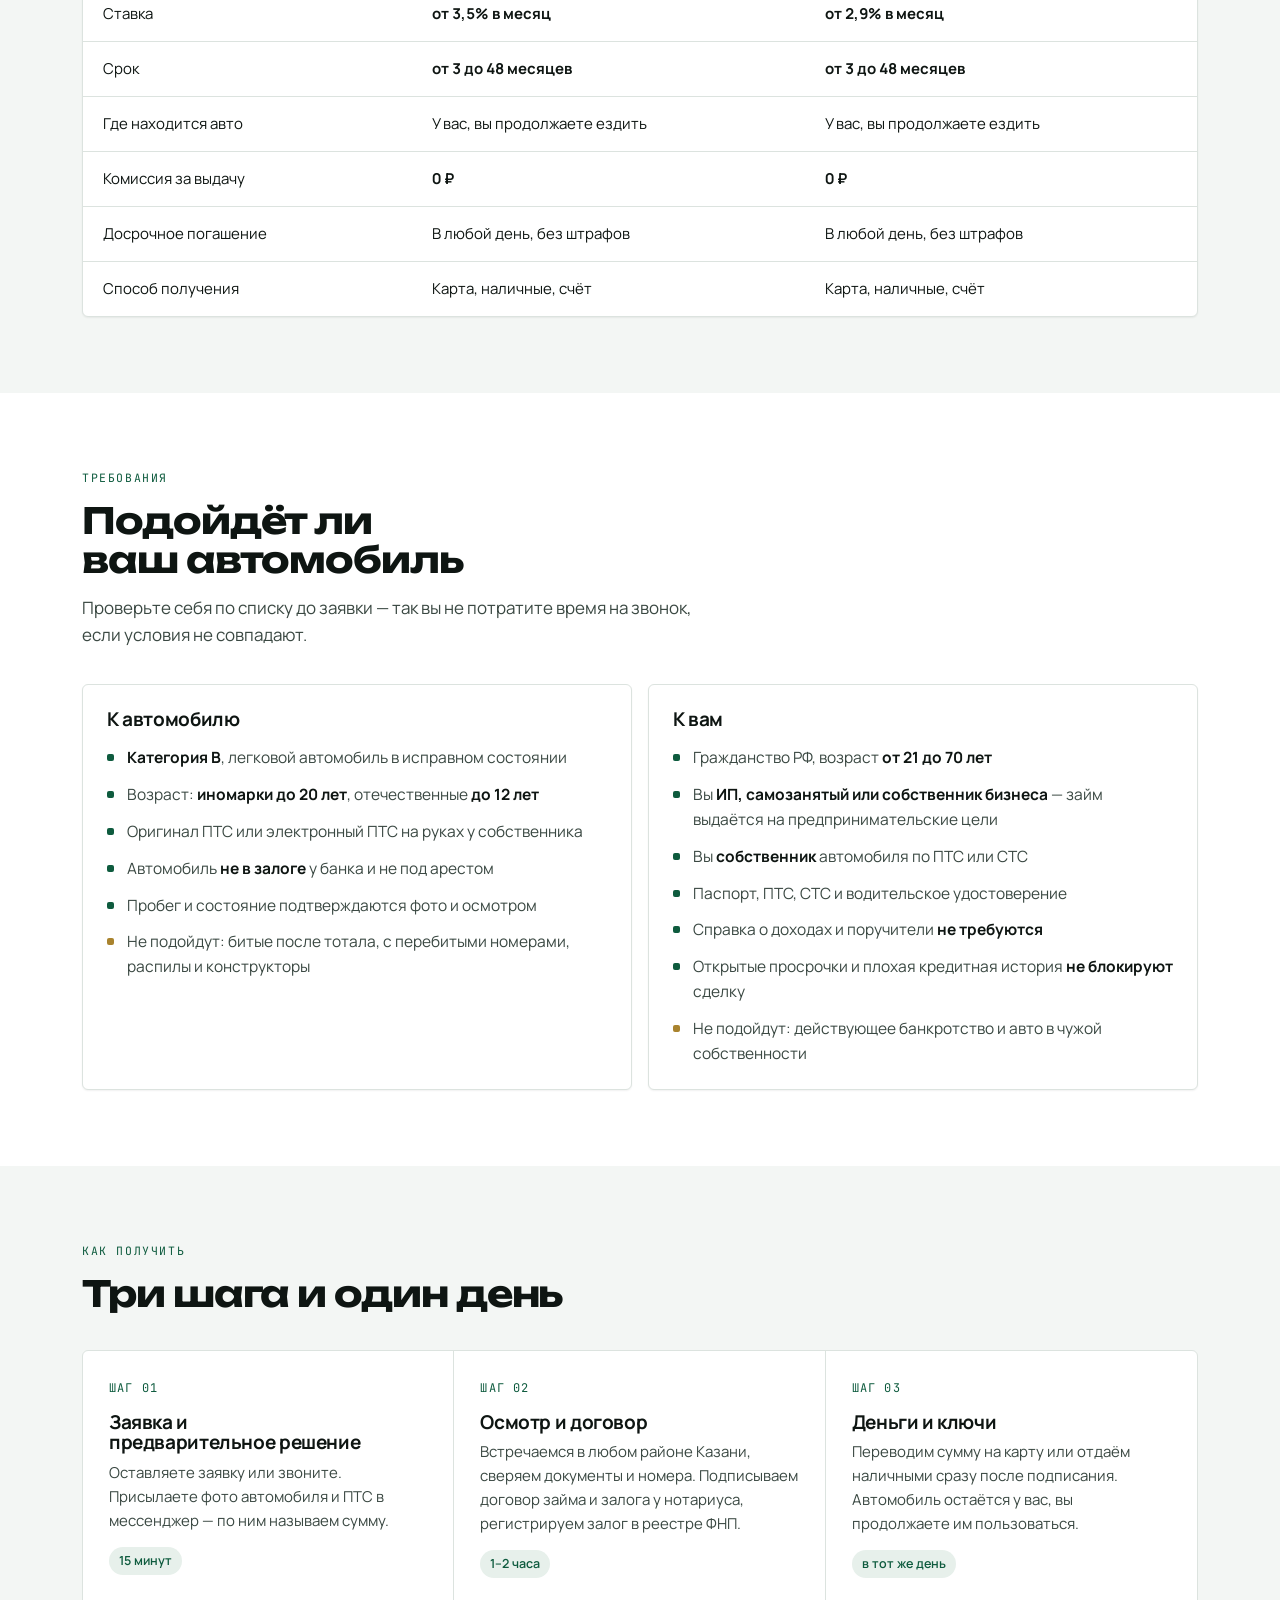
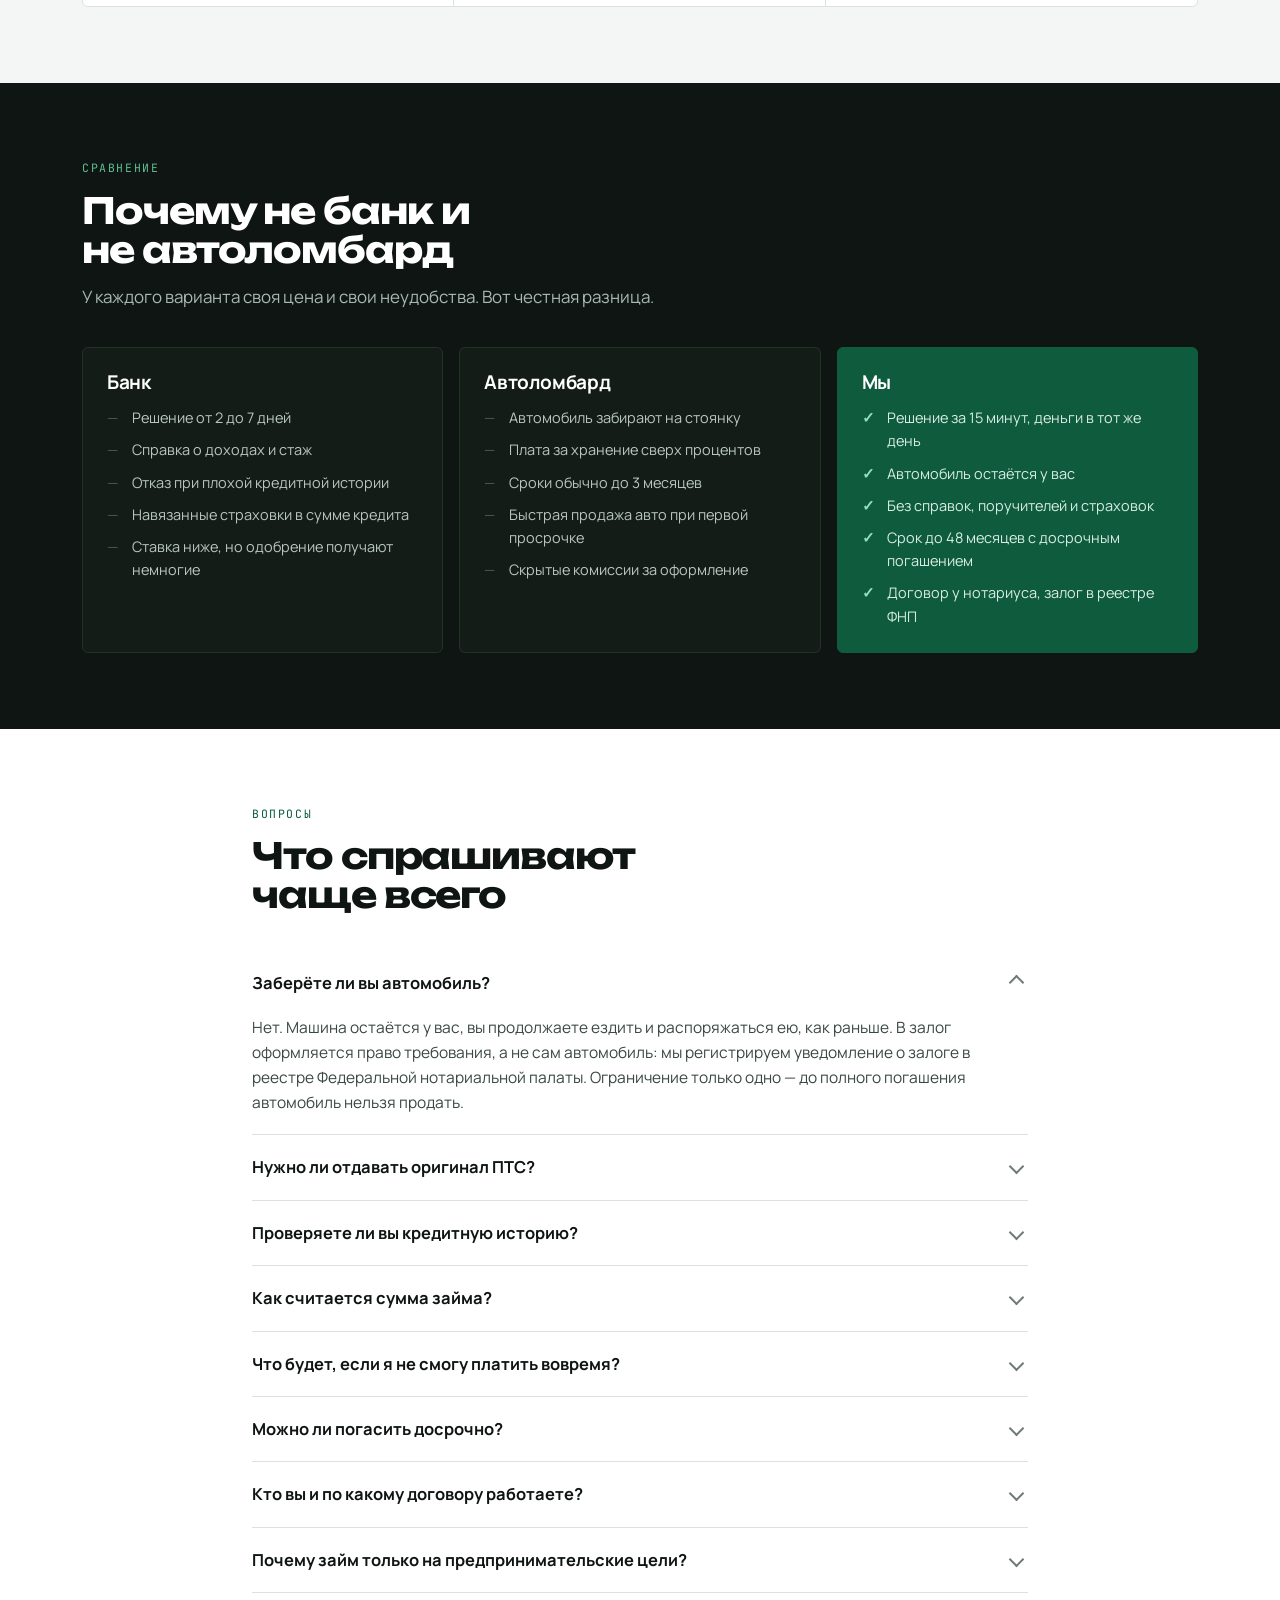
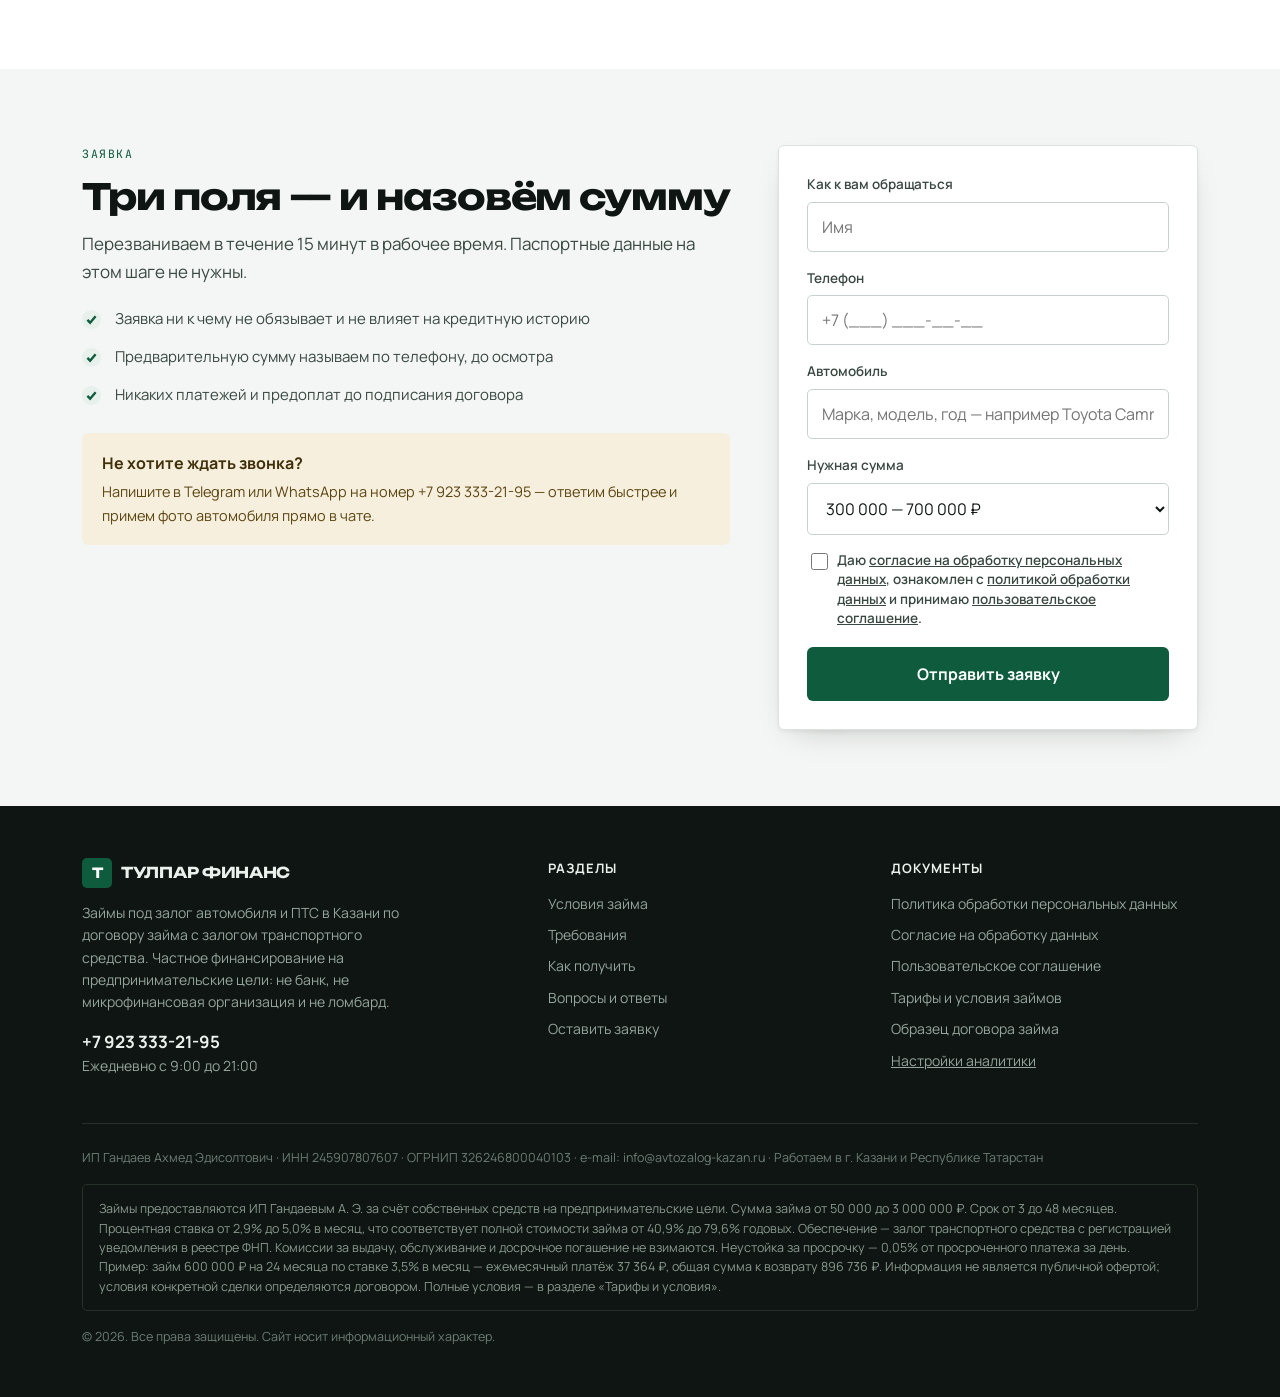
==== commit a9bef9cc: "Убрать длинное пояснение с первого экрана" ====
--- a/index.html
+++ b/index.html
@@ -397,7 +397,6 @@
         <li><span class="check"><svg viewBox="0 0 12 12"><path d="M1.5 6.5 4.5 9.5 10.5 2.5"/></svg></span> Кредитная история и просрочки не решают</li>
         <li><span class="check"><svg viewBox="0 0 12 12"><path d="M1.5 6.5 4.5 9.5 10.5 2.5"/></svg></span> Досрочное погашение в любой день без комиссий</li>
       </ul>
-      <p class="hero-note">Займы предоставляет ИП Гандаев А. Э. за счёт собственных средств на предпринимательские цели — индивидуальным предпринимателям, самозанятым и собственникам бизнеса. Договор займа с залогом транспортного средства удостоверяется нотариусом, залог регистрируется в реестре уведомлений о залоге движимого имущества ФНП.</p>
     </div>
 
     <!-- CALCULATOR -->
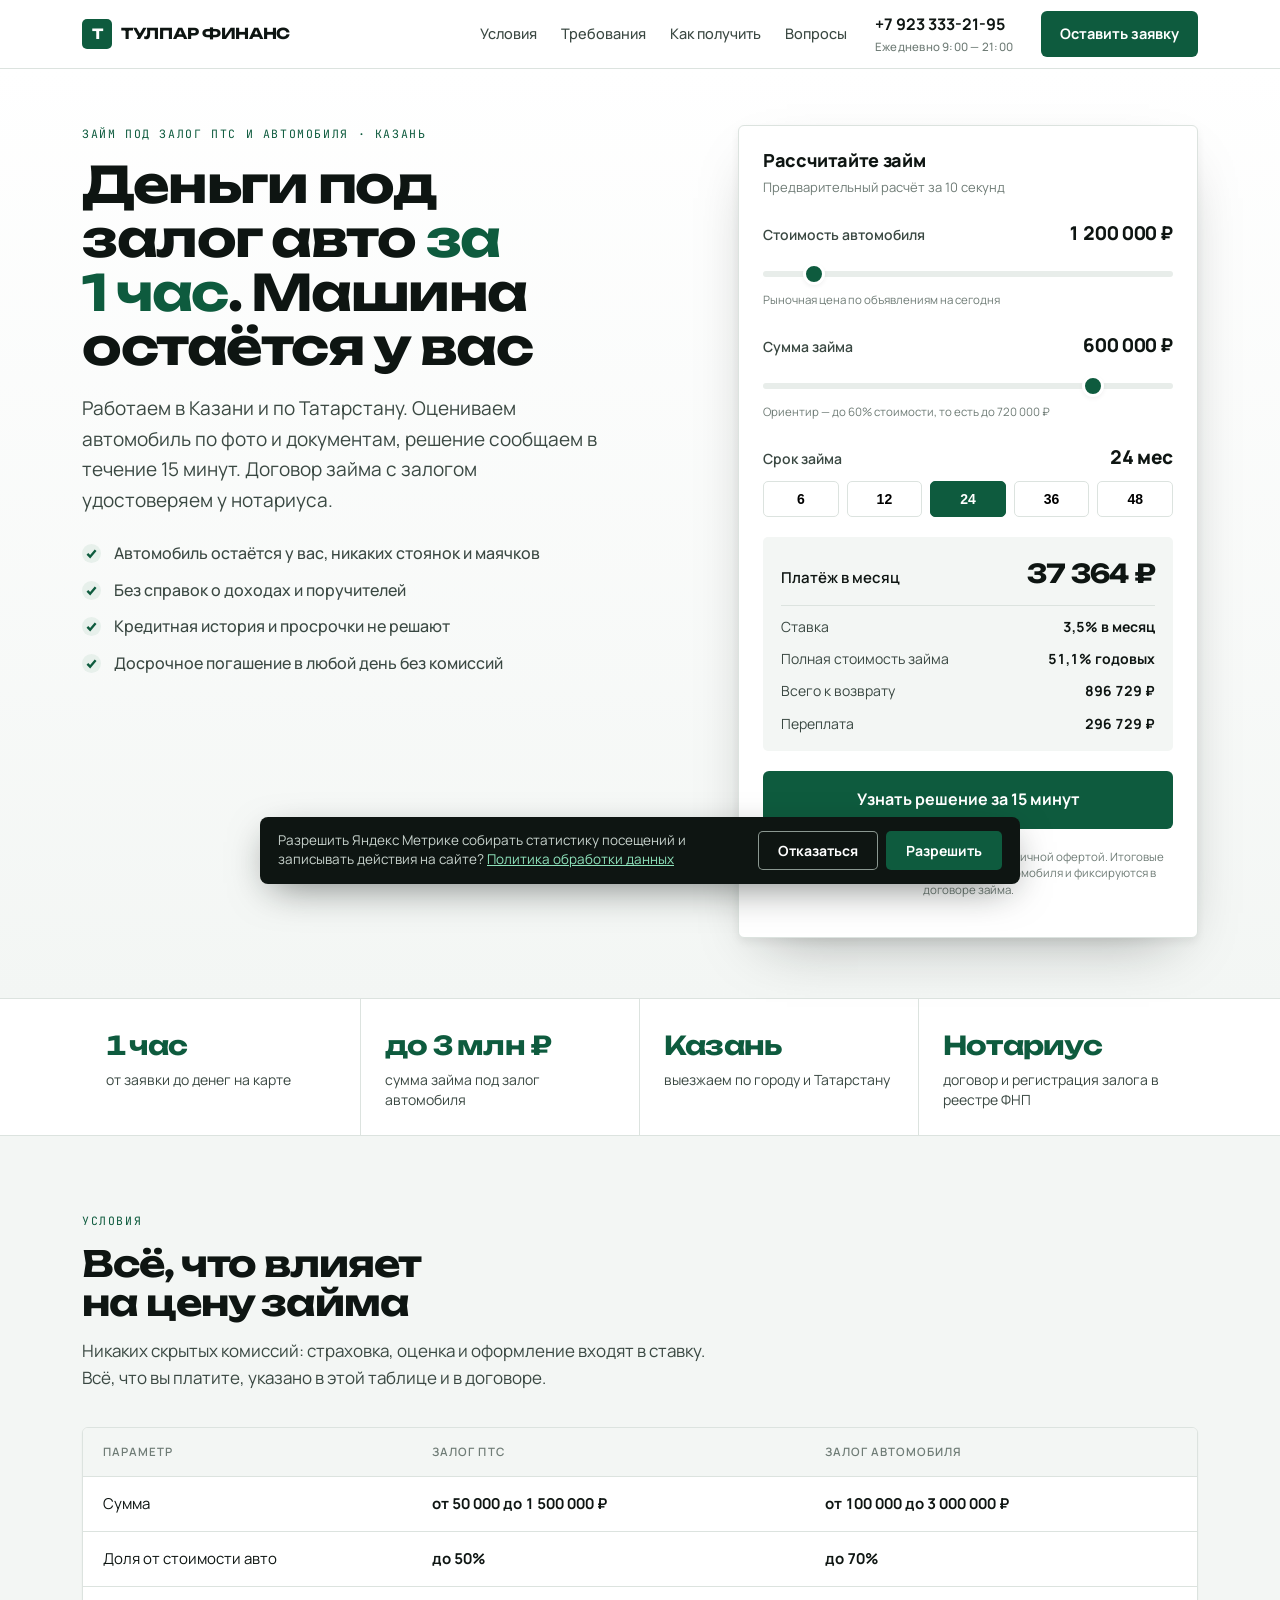
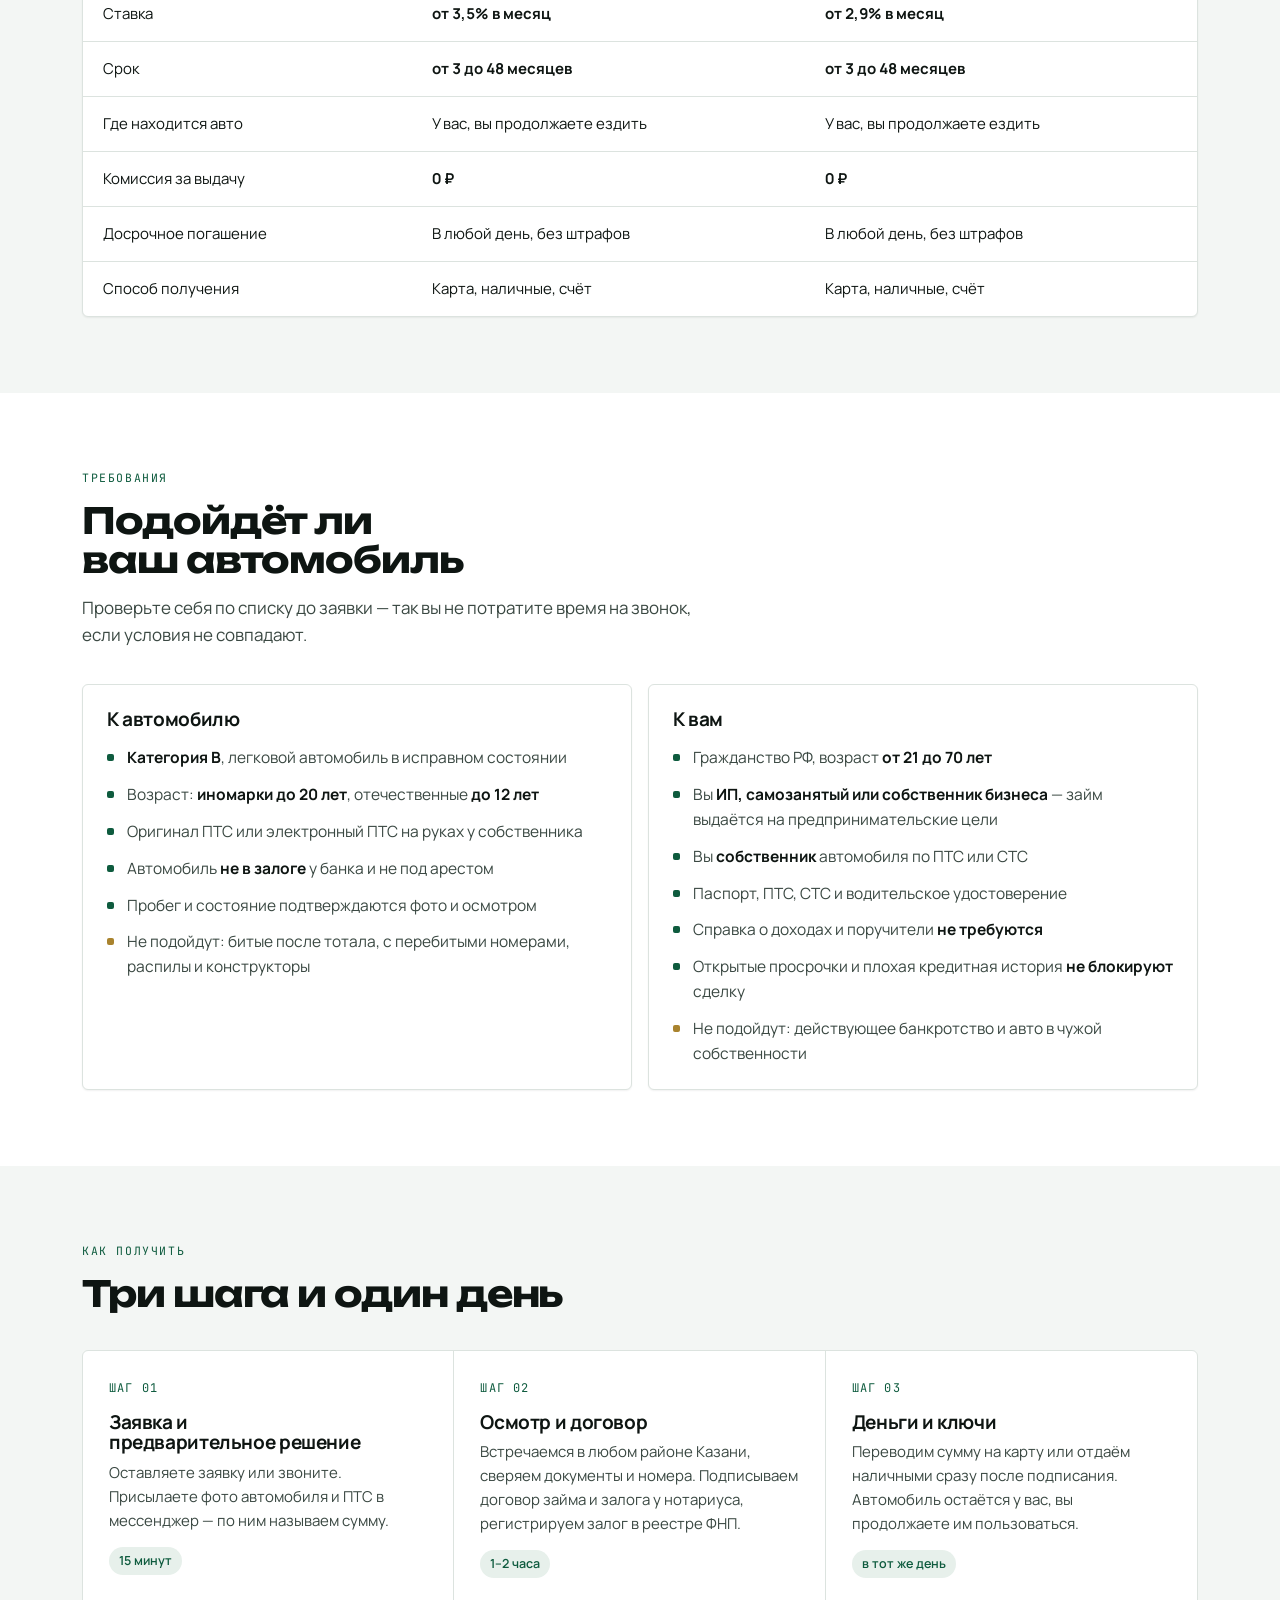
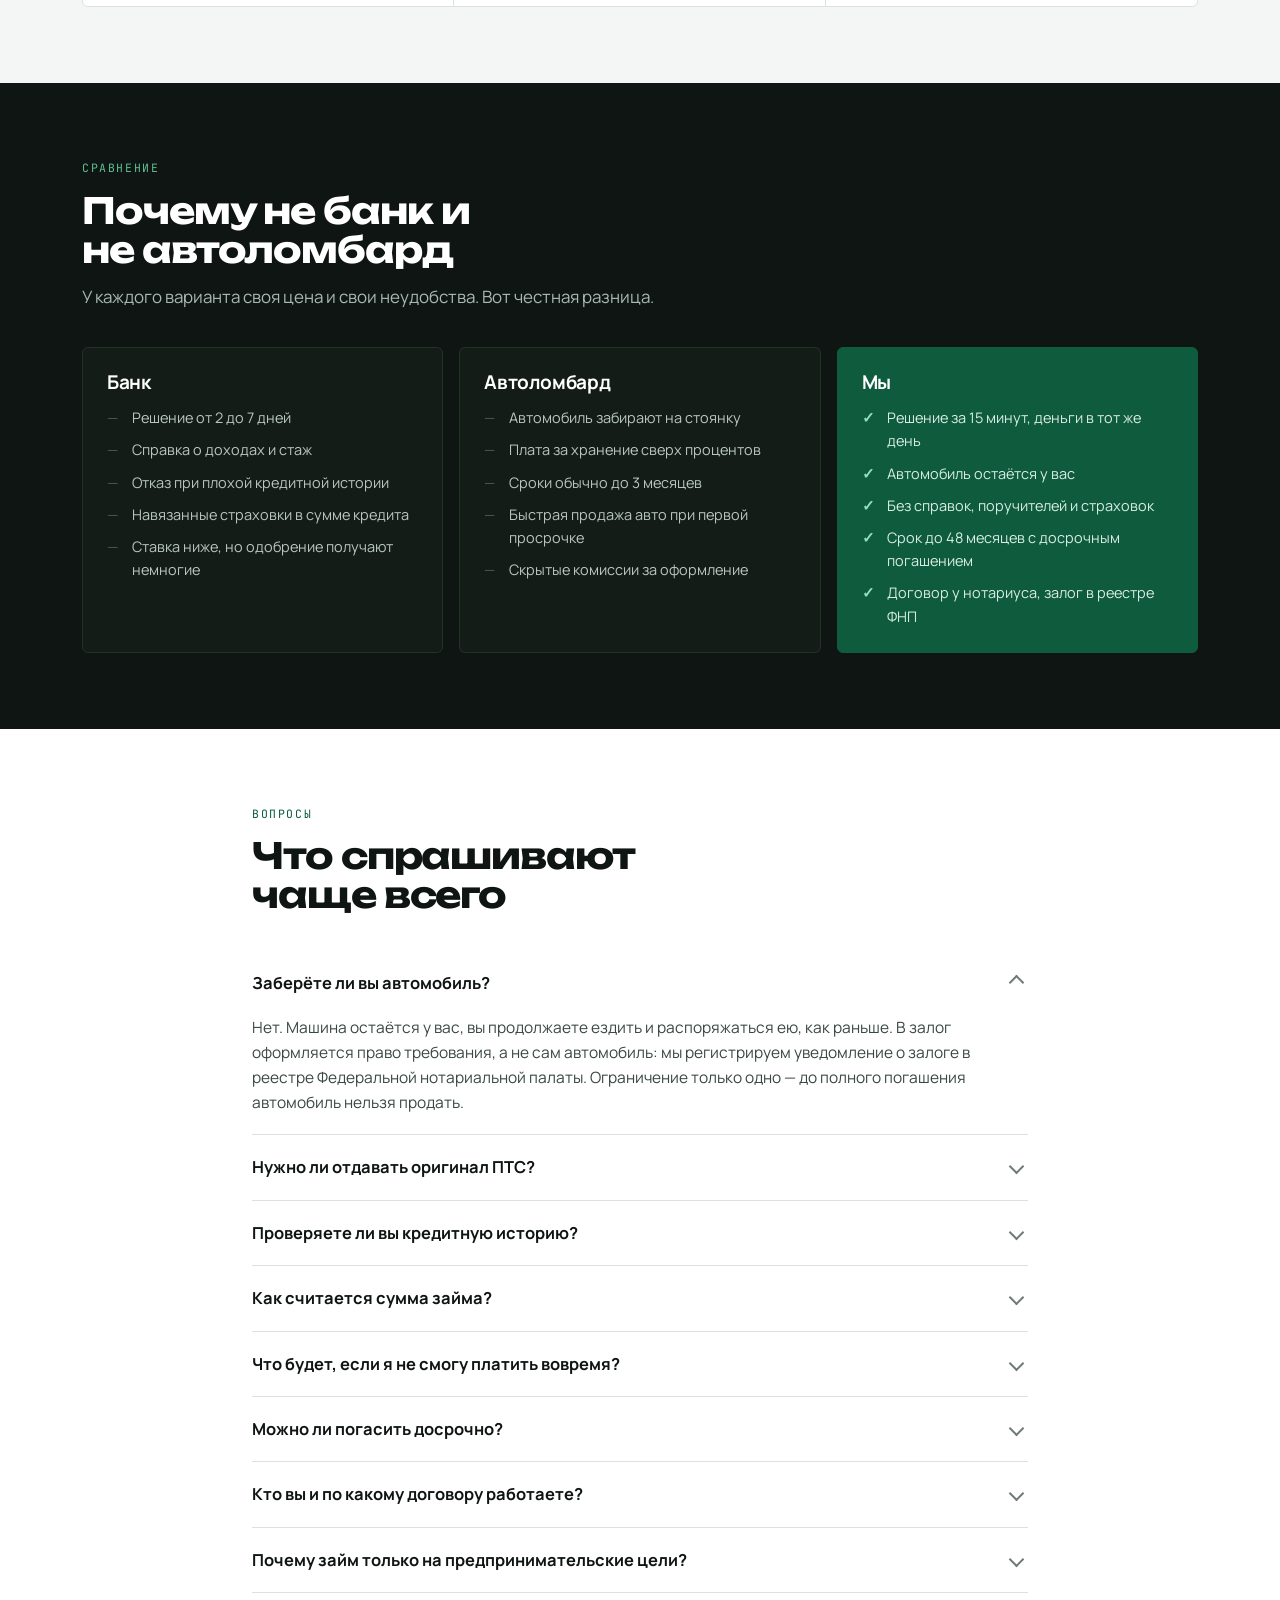
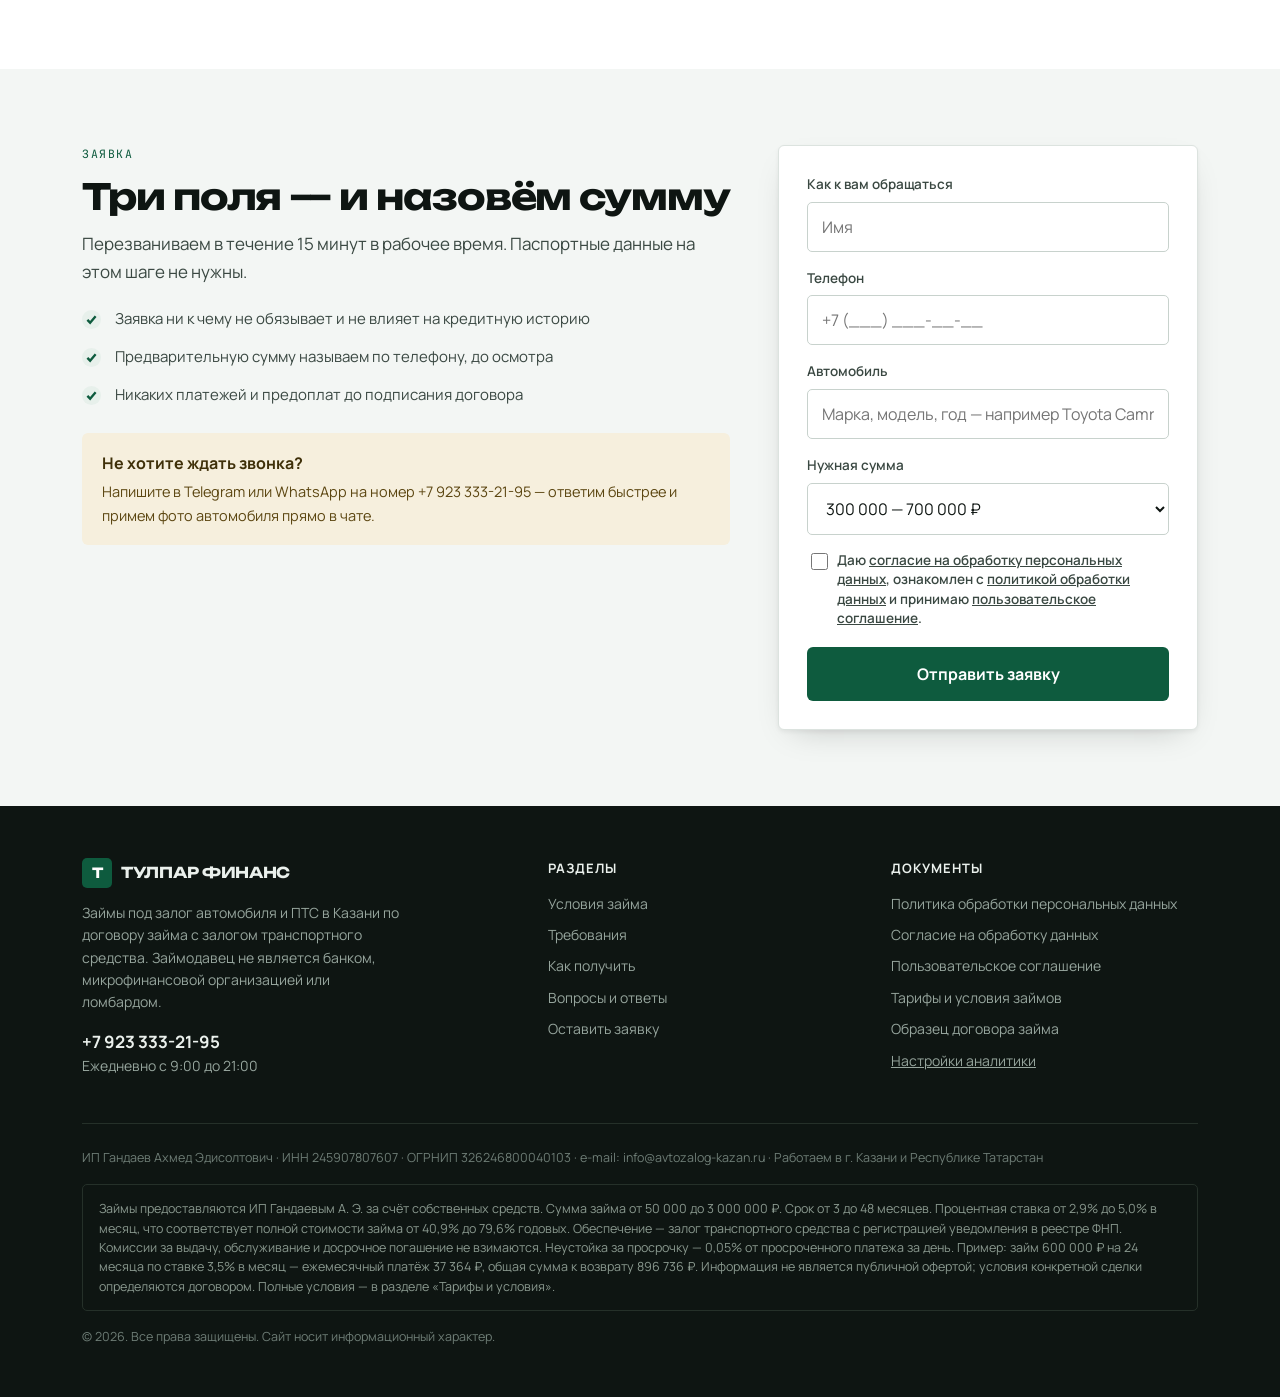
==== commit 67b3930c: "Убрать повтор условий выдачи из подвала" ====
--- a/index.html
+++ b/index.html
@@ -715,7 +715,7 @@
           <span class="logo-mark">Т</span>
           <span class="logo-text" style="color:#EAF0EC">ТУЛПАР ФИНАНС</span>
         </a>
-        <p style="max-width:320px;margin-top:12px">Займы под залог автомобиля и ПТС в Казани по договору займа с залогом транспортного средства. Частное финансирование на предпринимательские цели: не банк, не микрофинансовая организация и не ломбард.</p>
+        <p style="max-width:320px;margin-top:12px">Займы под залог автомобиля и ПТС в Казани по договору займа с залогом транспортного средства. Займодавец не является банком, микрофинансовой организацией или ломбардом.</p>
         <p style="margin-top:14px"><a href="tel:+79233332195" style="color:#EAF0EC;font-weight:700;font-size:17px">+7 923 333-21-95</a><br>Ежедневно с 9:00 до 21:00</p>
       </div>
       <div>
@@ -747,7 +747,7 @@
         e-mail: info@avtozalog-kazan.ru · Работаем в г. Казани и Республике Татарстан
       </p>
       <div class="psk">
-        Займы предоставляются ИП Гандаевым А. Э. за счёт собственных средств на предпринимательские цели. Сумма займа от 50 000 до 3 000 000 ₽. Срок от 3 до 48 месяцев. Процентная ставка от 2,9% до 5,0% в месяц, что соответствует полной стоимости займа от 40,9% до 79,6% годовых. Обеспечение — залог транспортного средства с регистрацией уведомления в реестре ФНП. Комиссии за выдачу, обслуживание и досрочное погашение не взимаются. Неустойка за просрочку — 0,05% от просроченного платежа за день. Пример: займ 600 000 ₽ на 24 месяца по ставке 3,5% в месяц — ежемесячный платёж 37 364 ₽, общая сумма к возврату 896 736 ₽. Информация не является публичной офертой; условия конкретной сделки определяются договором. Полные условия — в разделе <a href="tariffs.html" style="color:#8A998F">«Тарифы и условия»</a>.
+        Займы предоставляются ИП Гандаевым А. Э. за счёт собственных средств. Сумма займа от 50 000 до 3 000 000 ₽. Срок от 3 до 48 месяцев. Процентная ставка от 2,9% до 5,0% в месяц, что соответствует полной стоимости займа от 40,9% до 79,6% годовых. Обеспечение — залог транспортного средства с регистрацией уведомления в реестре ФНП. Комиссии за выдачу, обслуживание и досрочное погашение не взимаются. Неустойка за просрочку — 0,05% от просроченного платежа за день. Пример: займ 600 000 ₽ на 24 месяца по ставке 3,5% в месяц — ежемесячный платёж 37 364 ₽, общая сумма к возврату 896 736 ₽. Информация не является публичной офертой; условия конкретной сделки определяются договором. Полные условия — в разделе <a href="tariffs.html" style="color:#8A998F">«Тарифы и условия»</a>.
       </div>
       <p style="margin-top:16px">© 2026. Все права защищены. Сайт носит информационный характер.</p>
     </div>
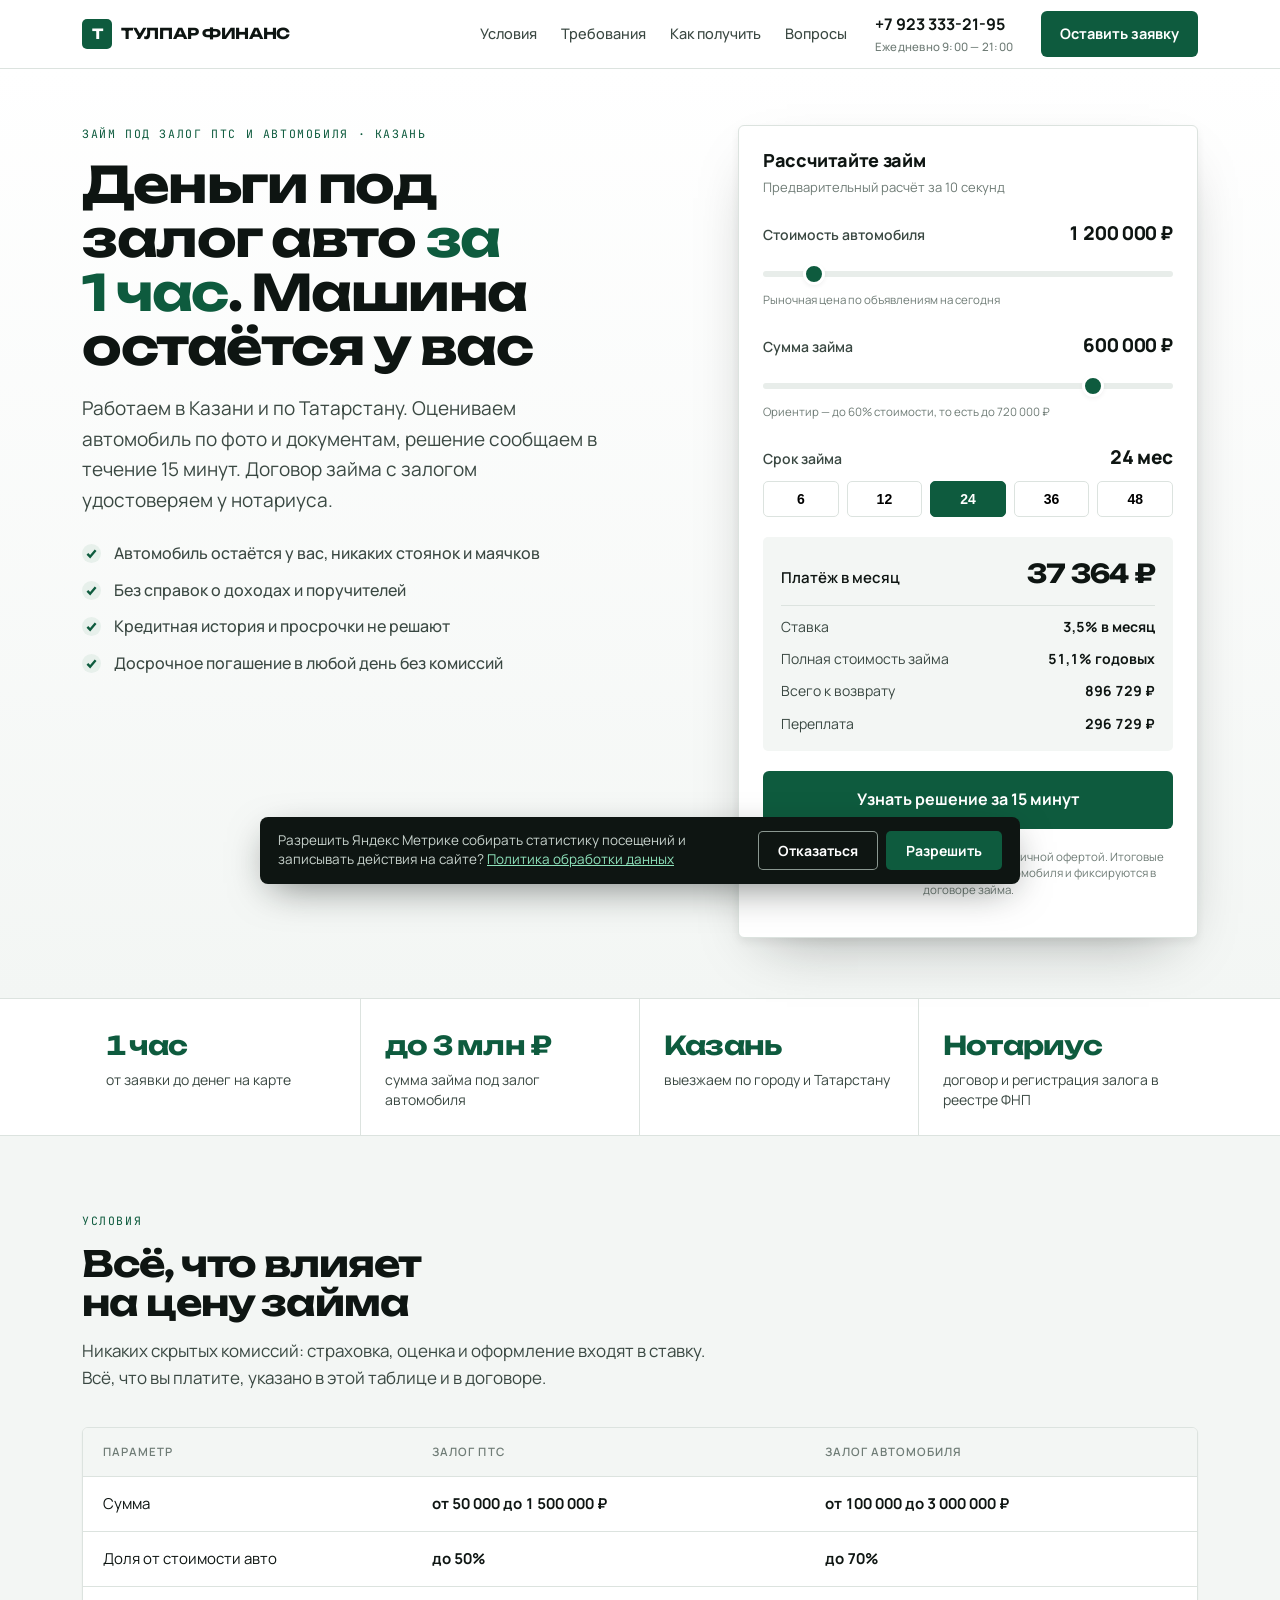
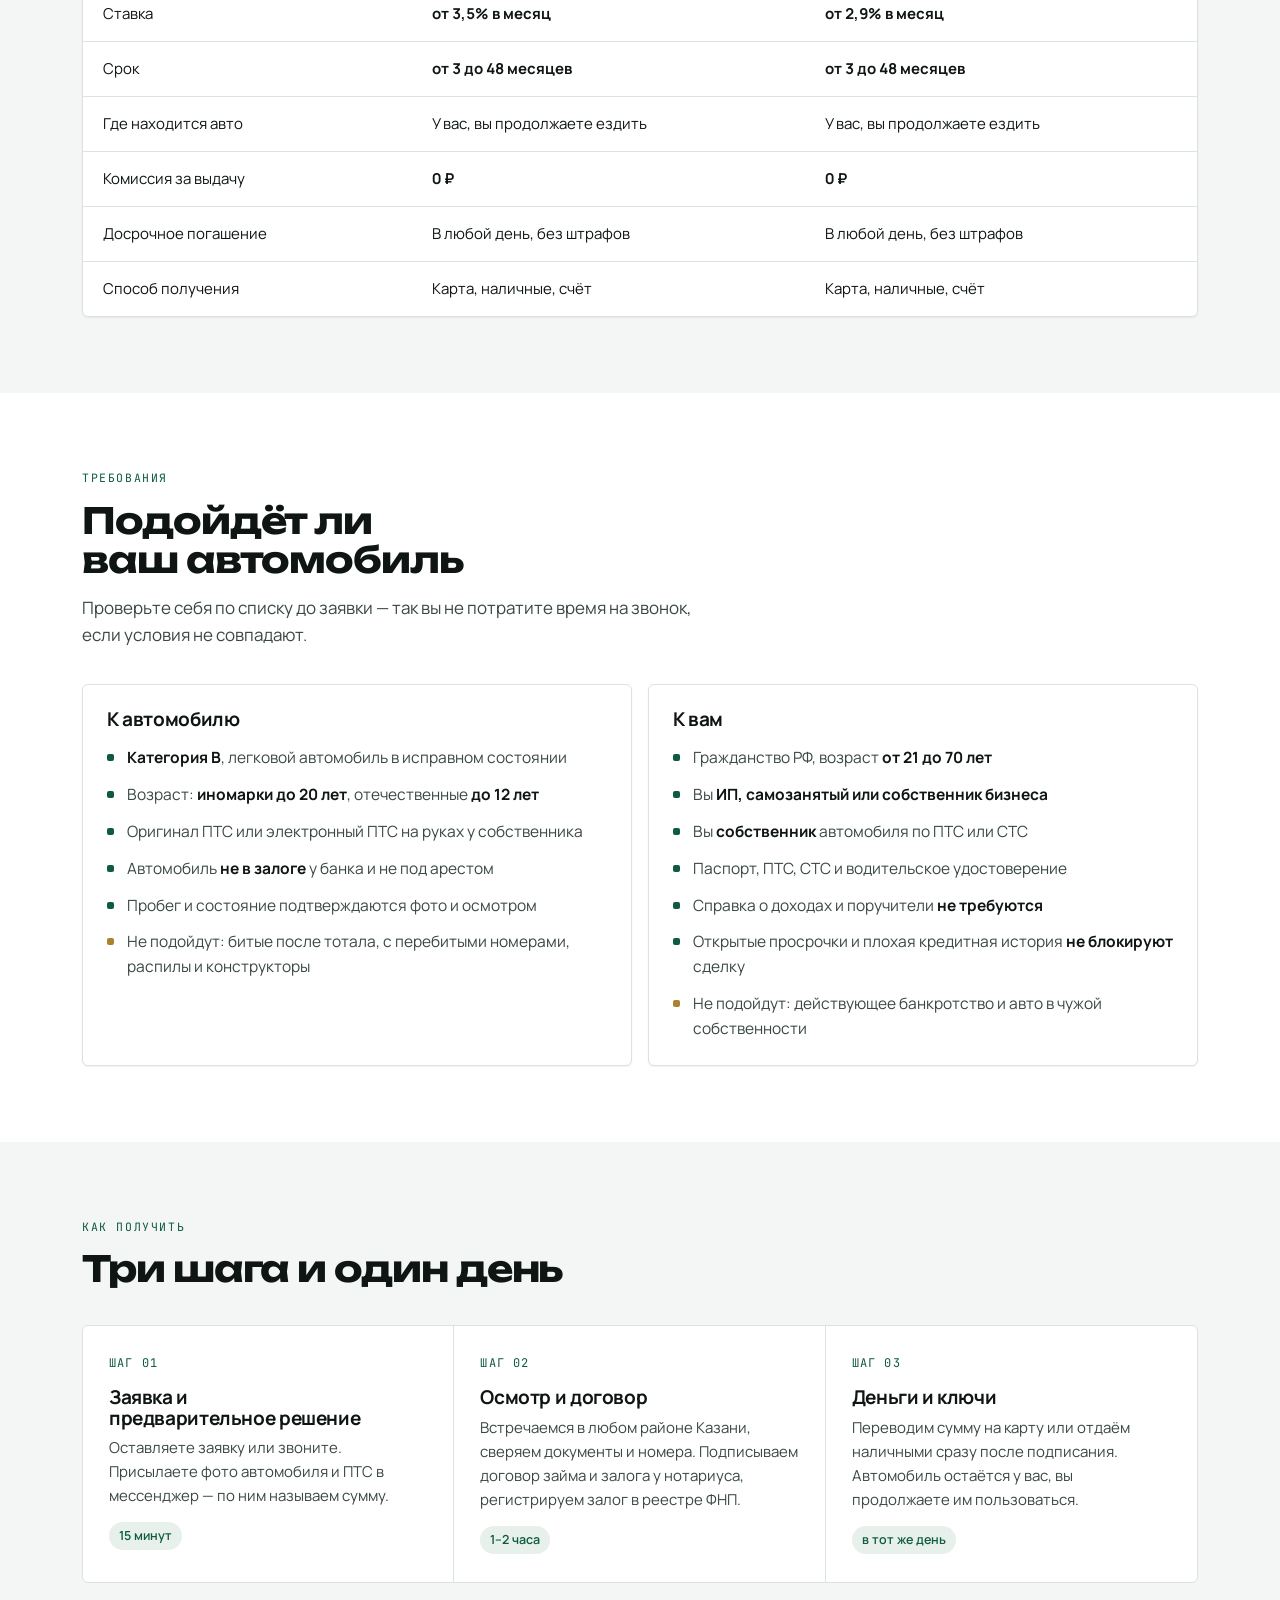
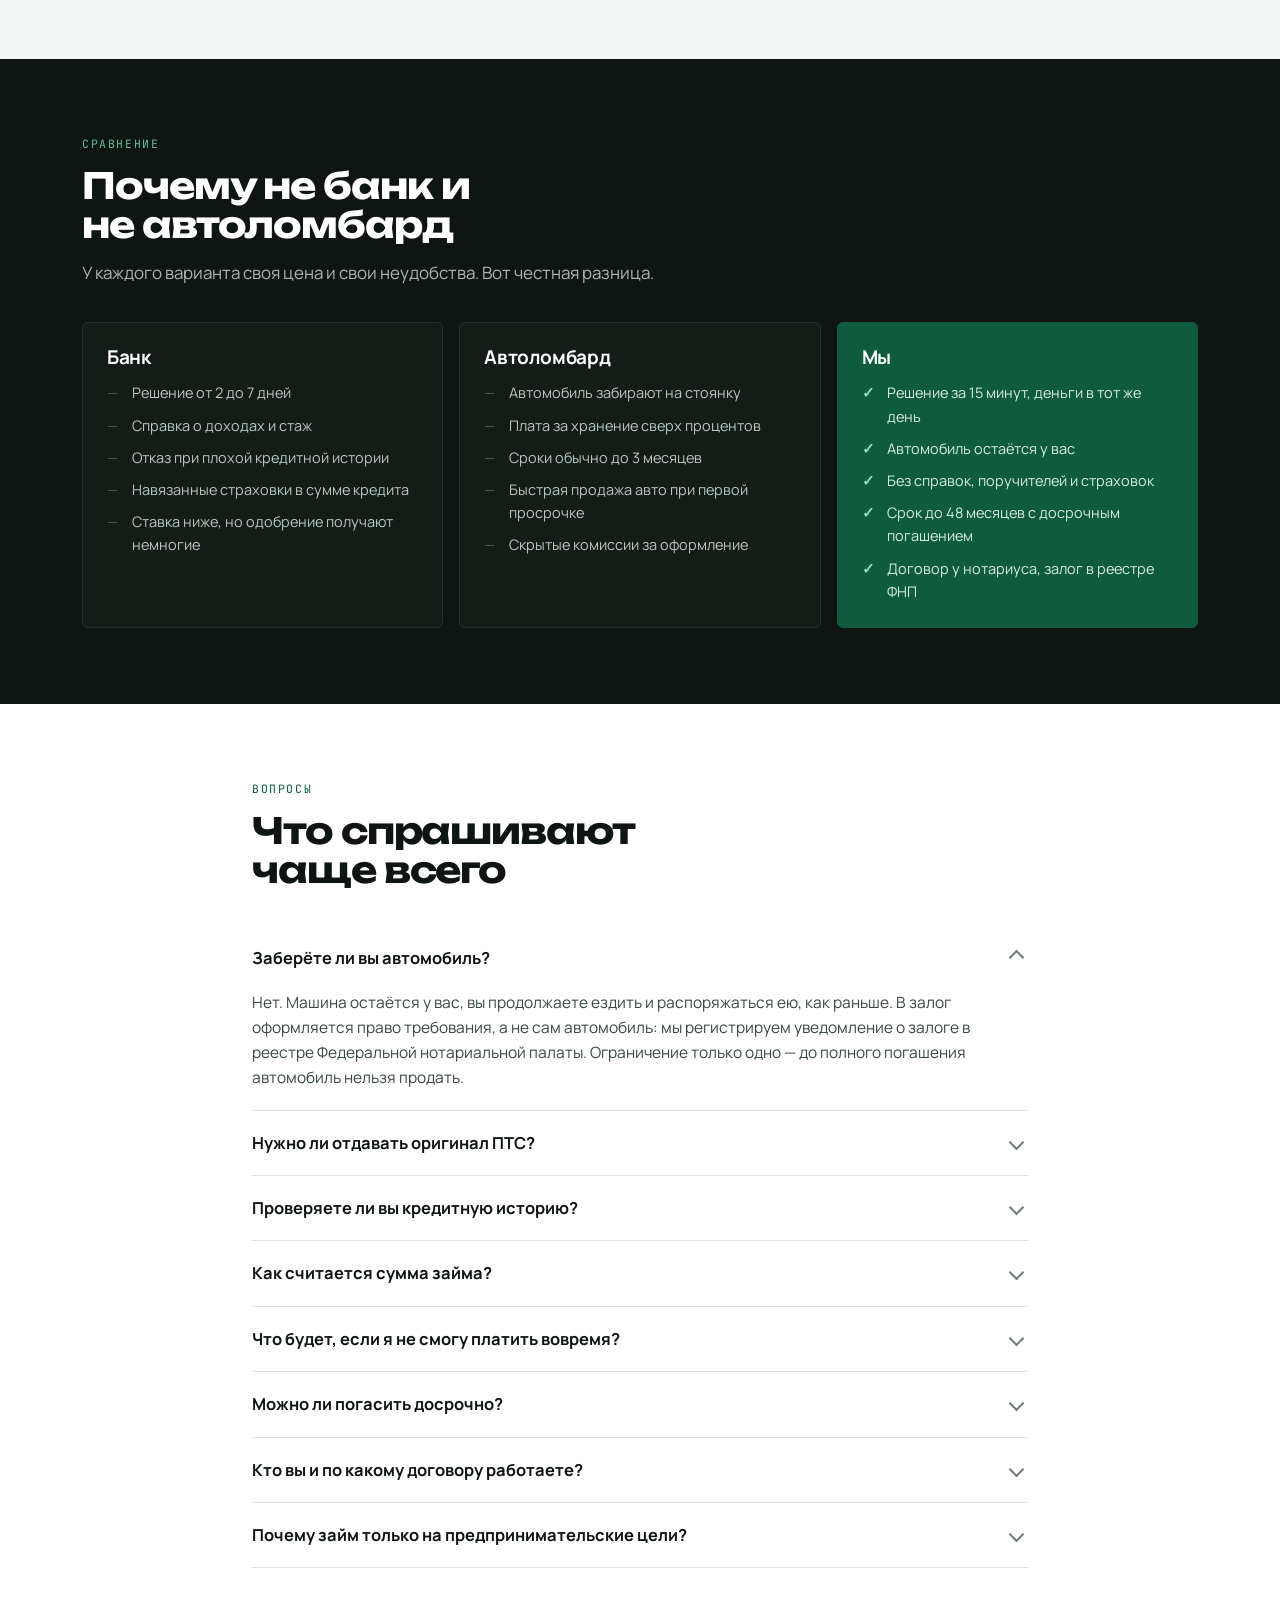
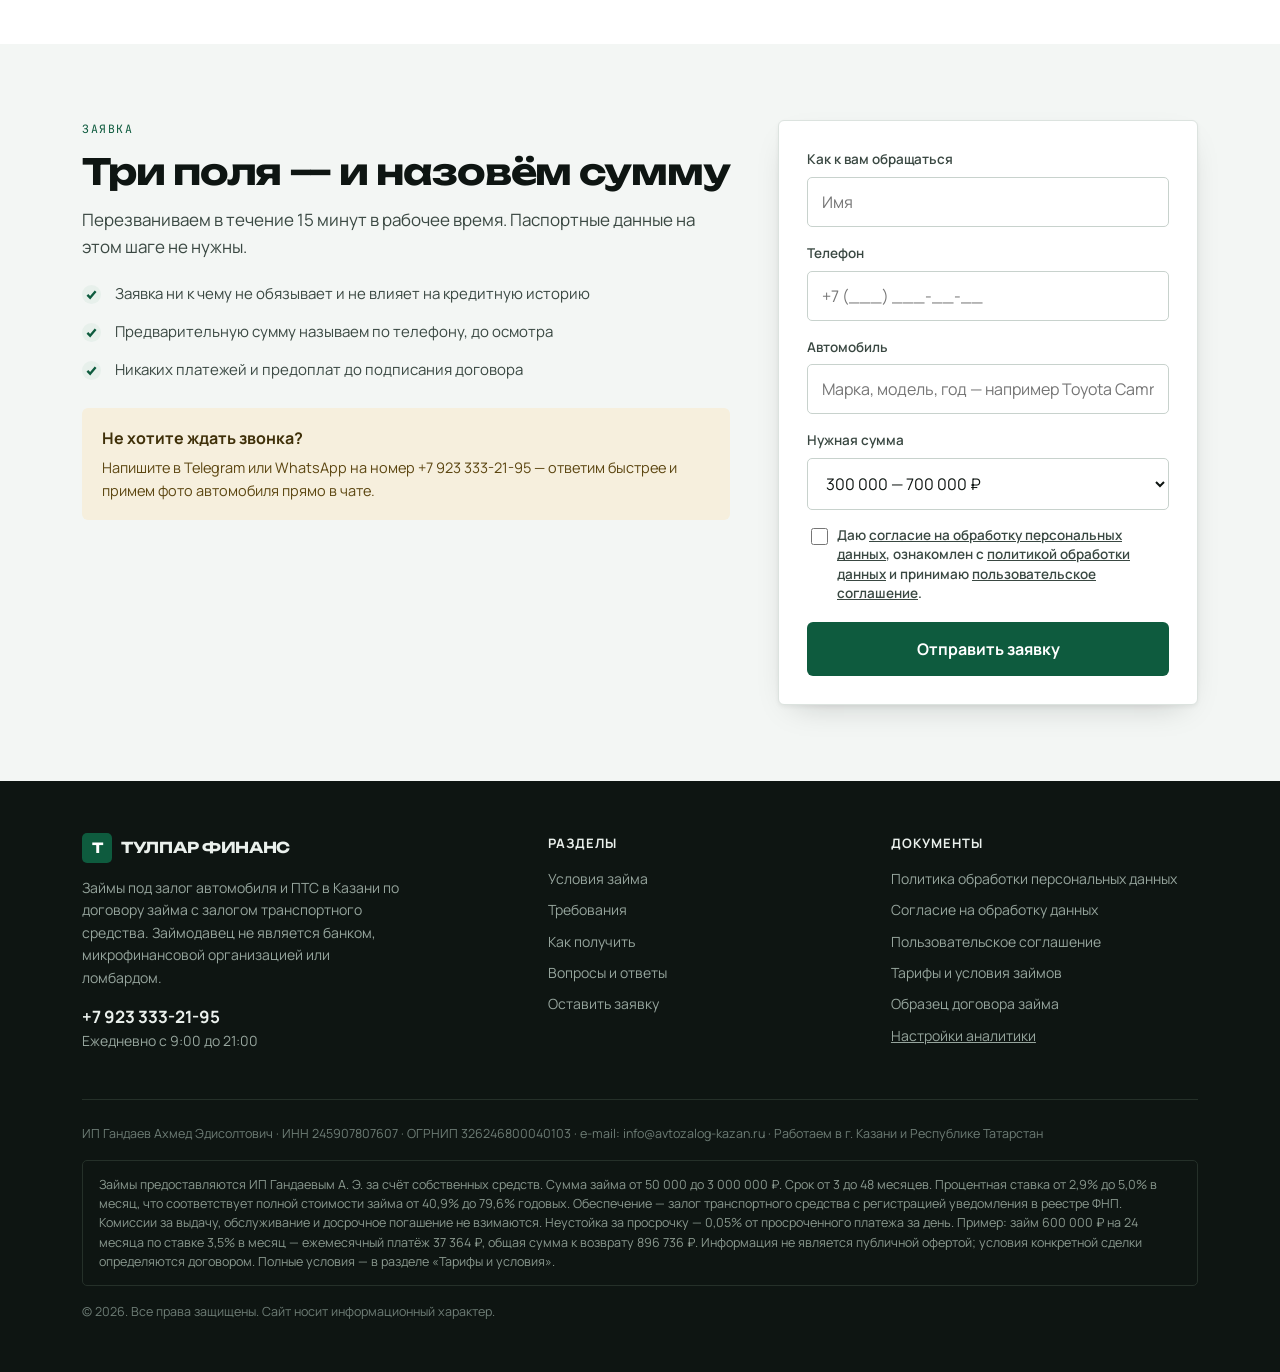
==== commit 4e72a556: "Убрать повтор о цели займа из требований" ====
--- a/index.html
+++ b/index.html
@@ -522,7 +522,7 @@
         <h3 style="margin-bottom:16px">К вам</h3>
         <ul class="req-list">
           <li>Гражданство РФ, возраст <strong>от 21 до 70 лет</strong></li>
-          <li>Вы <strong>ИП, самозанятый или собственник бизнеса</strong> — займ выдаётся на предпринимательские цели</li>
+          <li>Вы <strong>ИП, самозанятый или собственник бизнеса</strong></li>
           <li>Вы <strong>собственник</strong> автомобиля по ПТС или СТС</li>
           <li>Паспорт, ПТС, СТС и водительское удостоверение</li>
           <li>Справка о доходах и поручители <strong>не требуются</strong></li>
